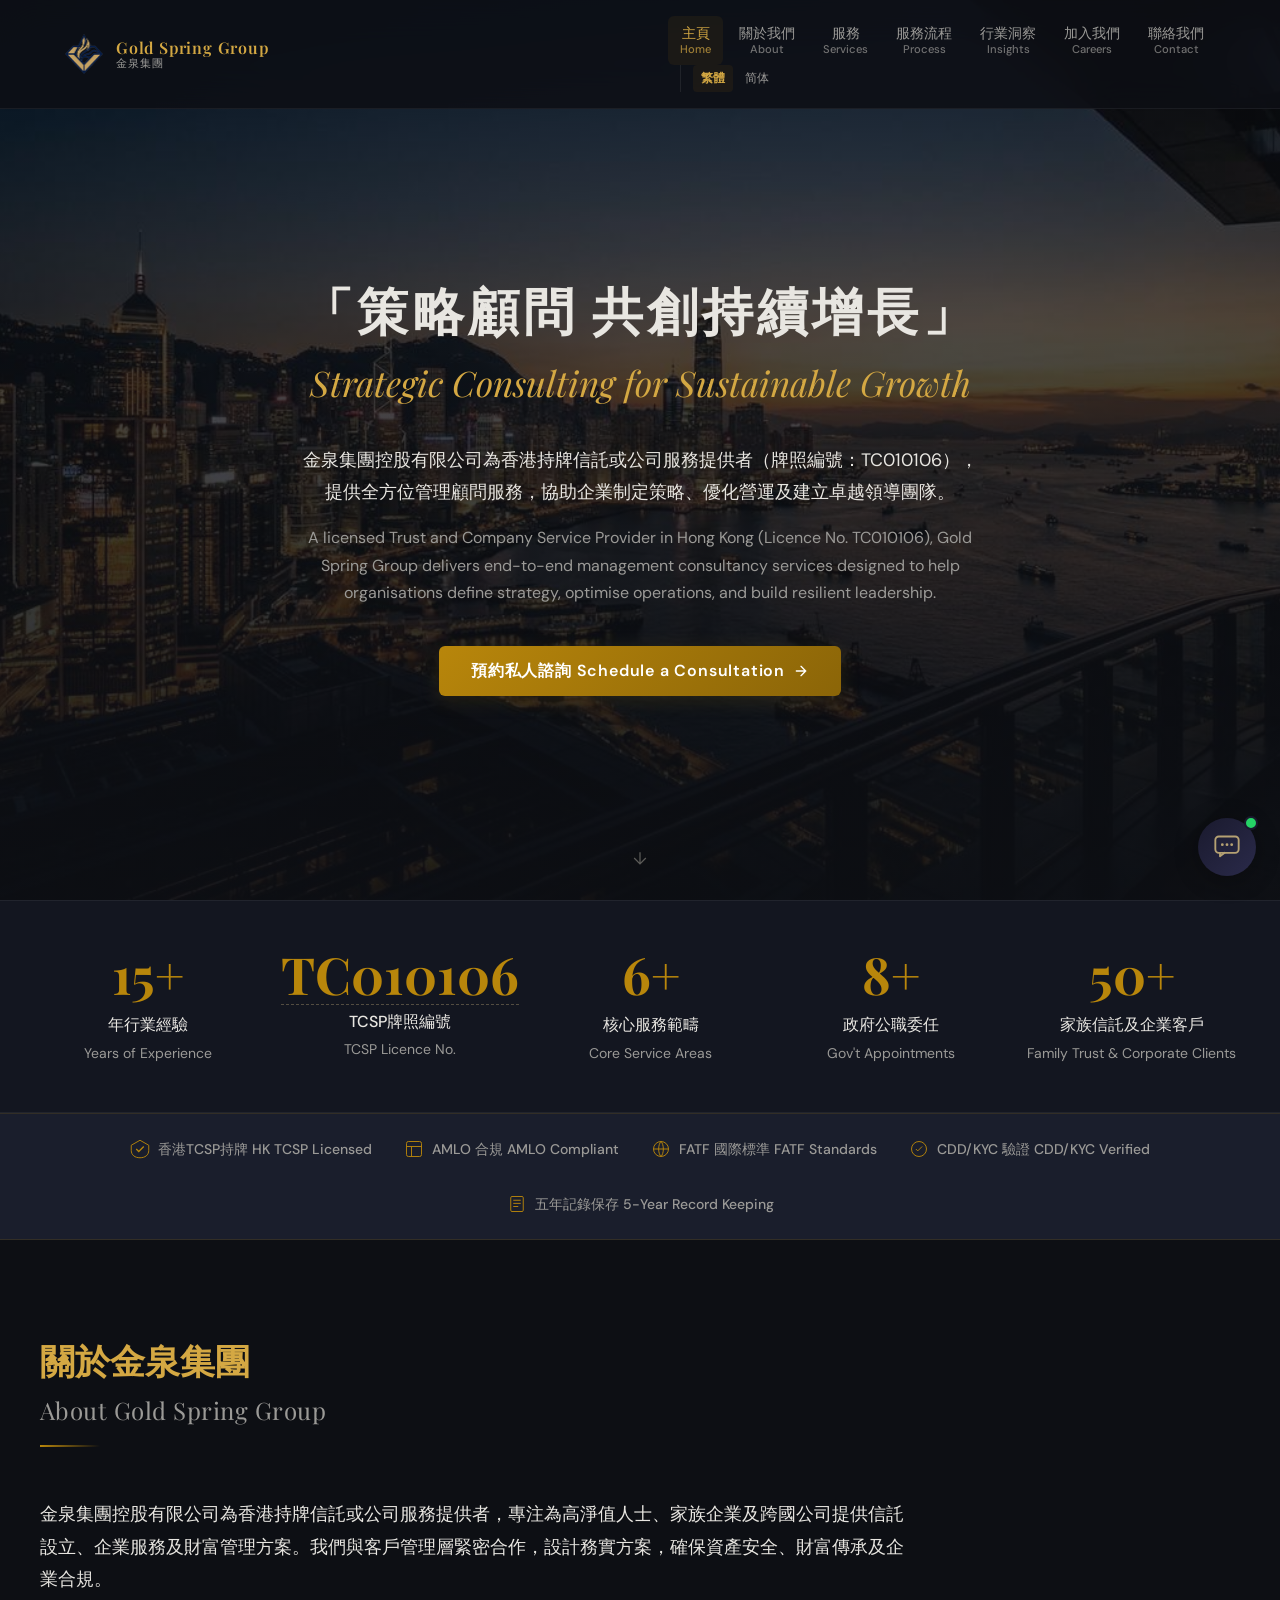
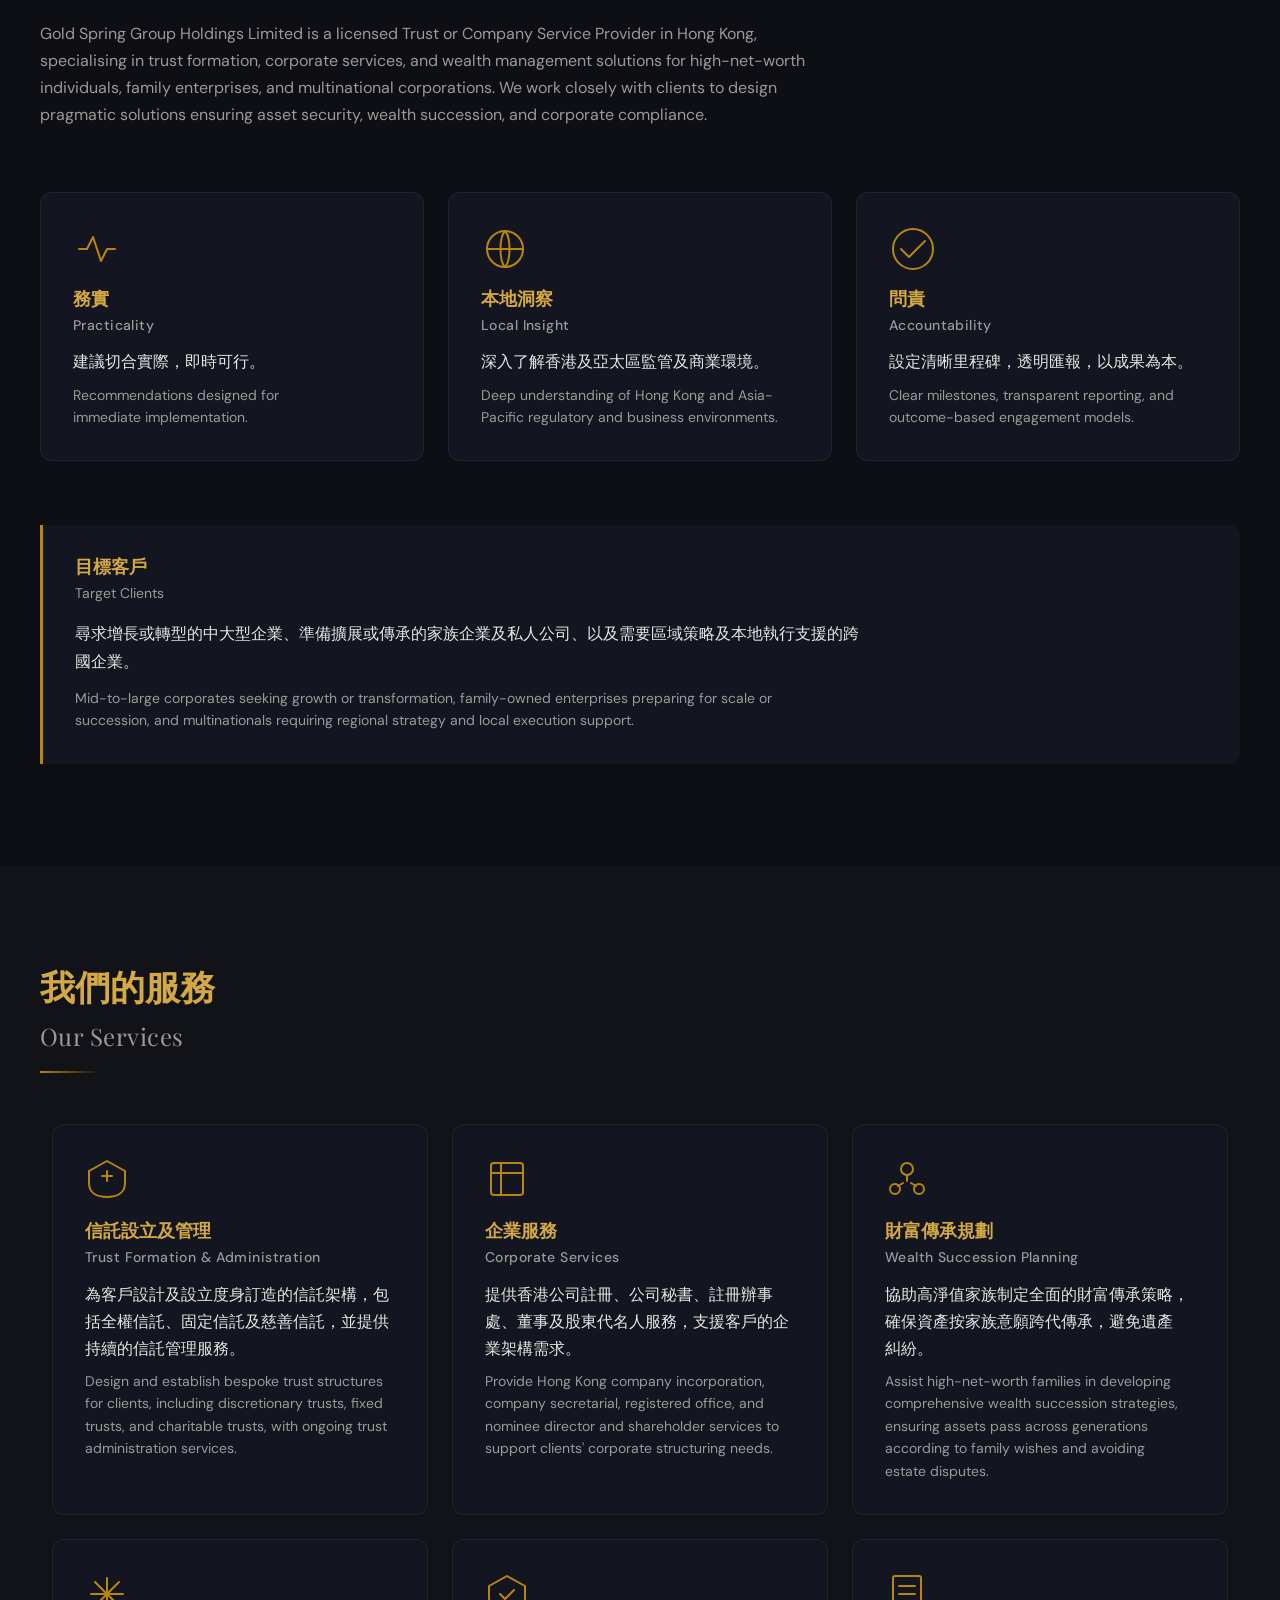
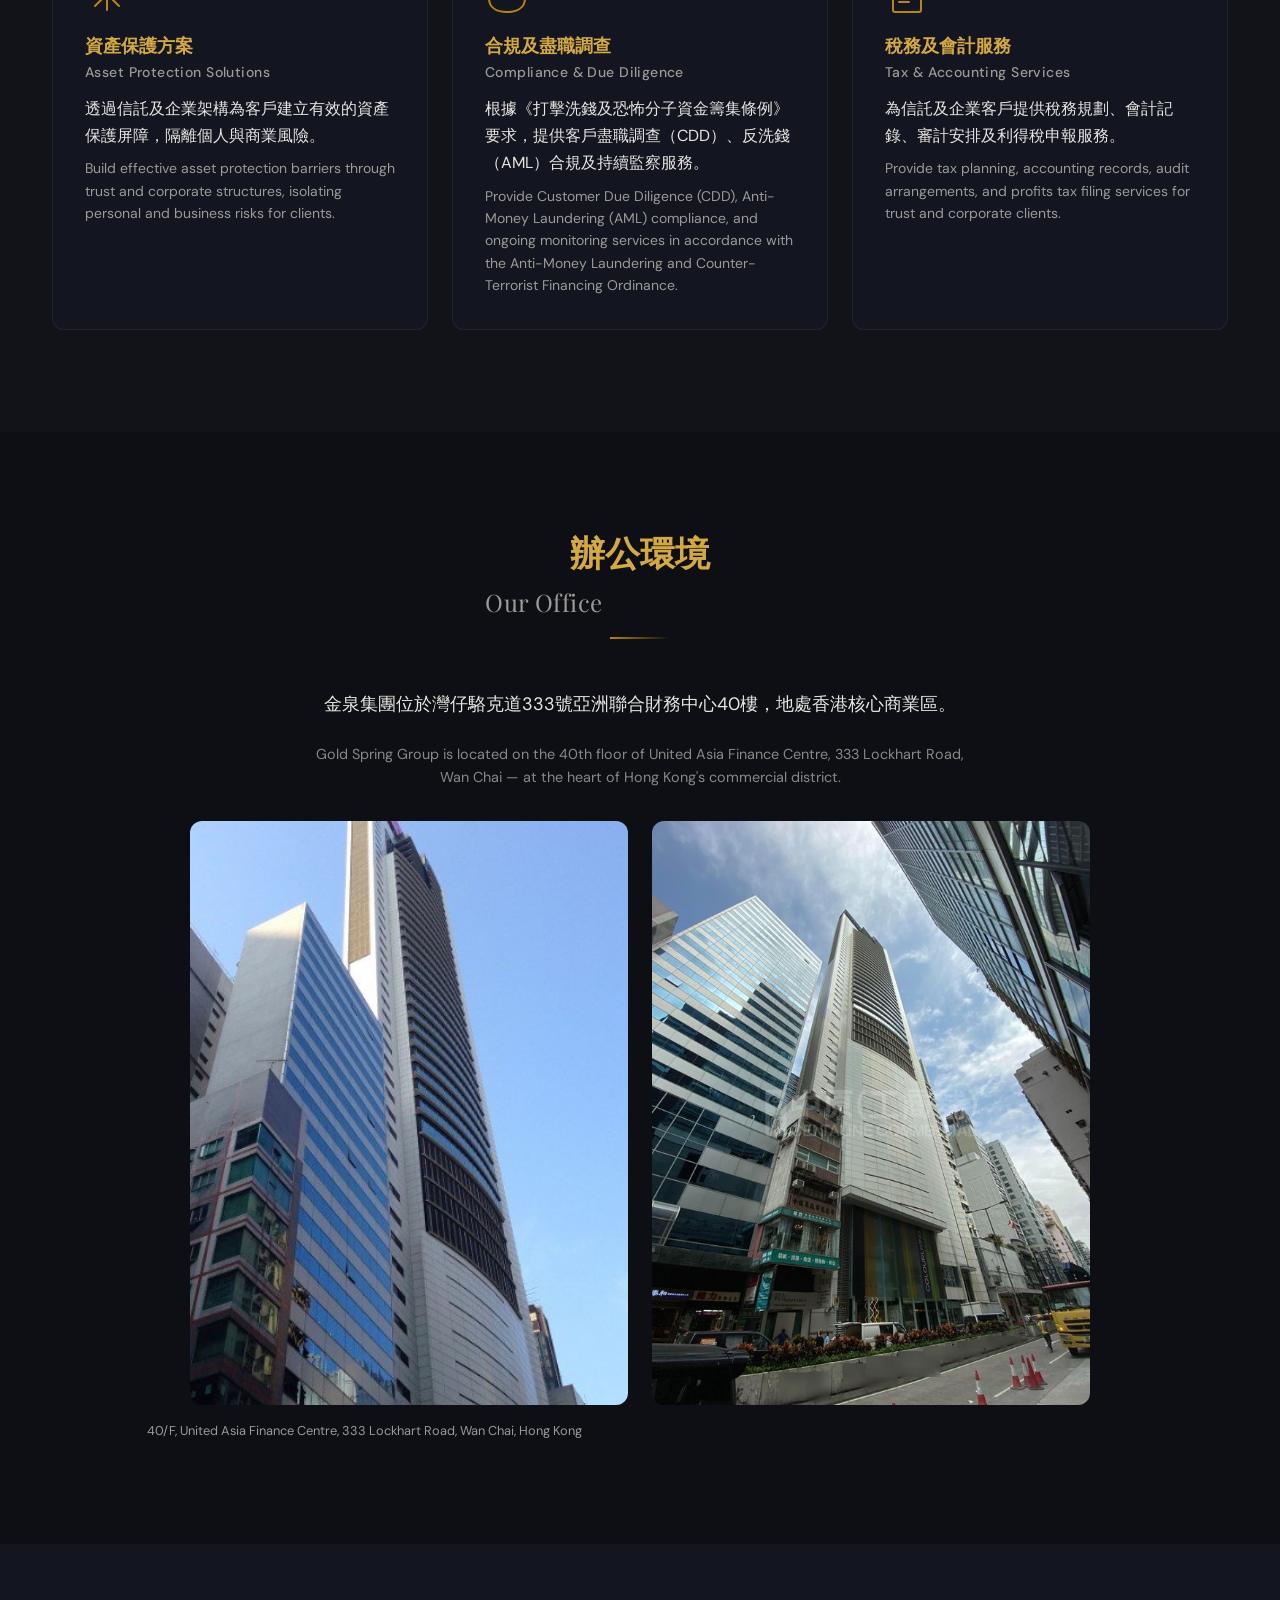
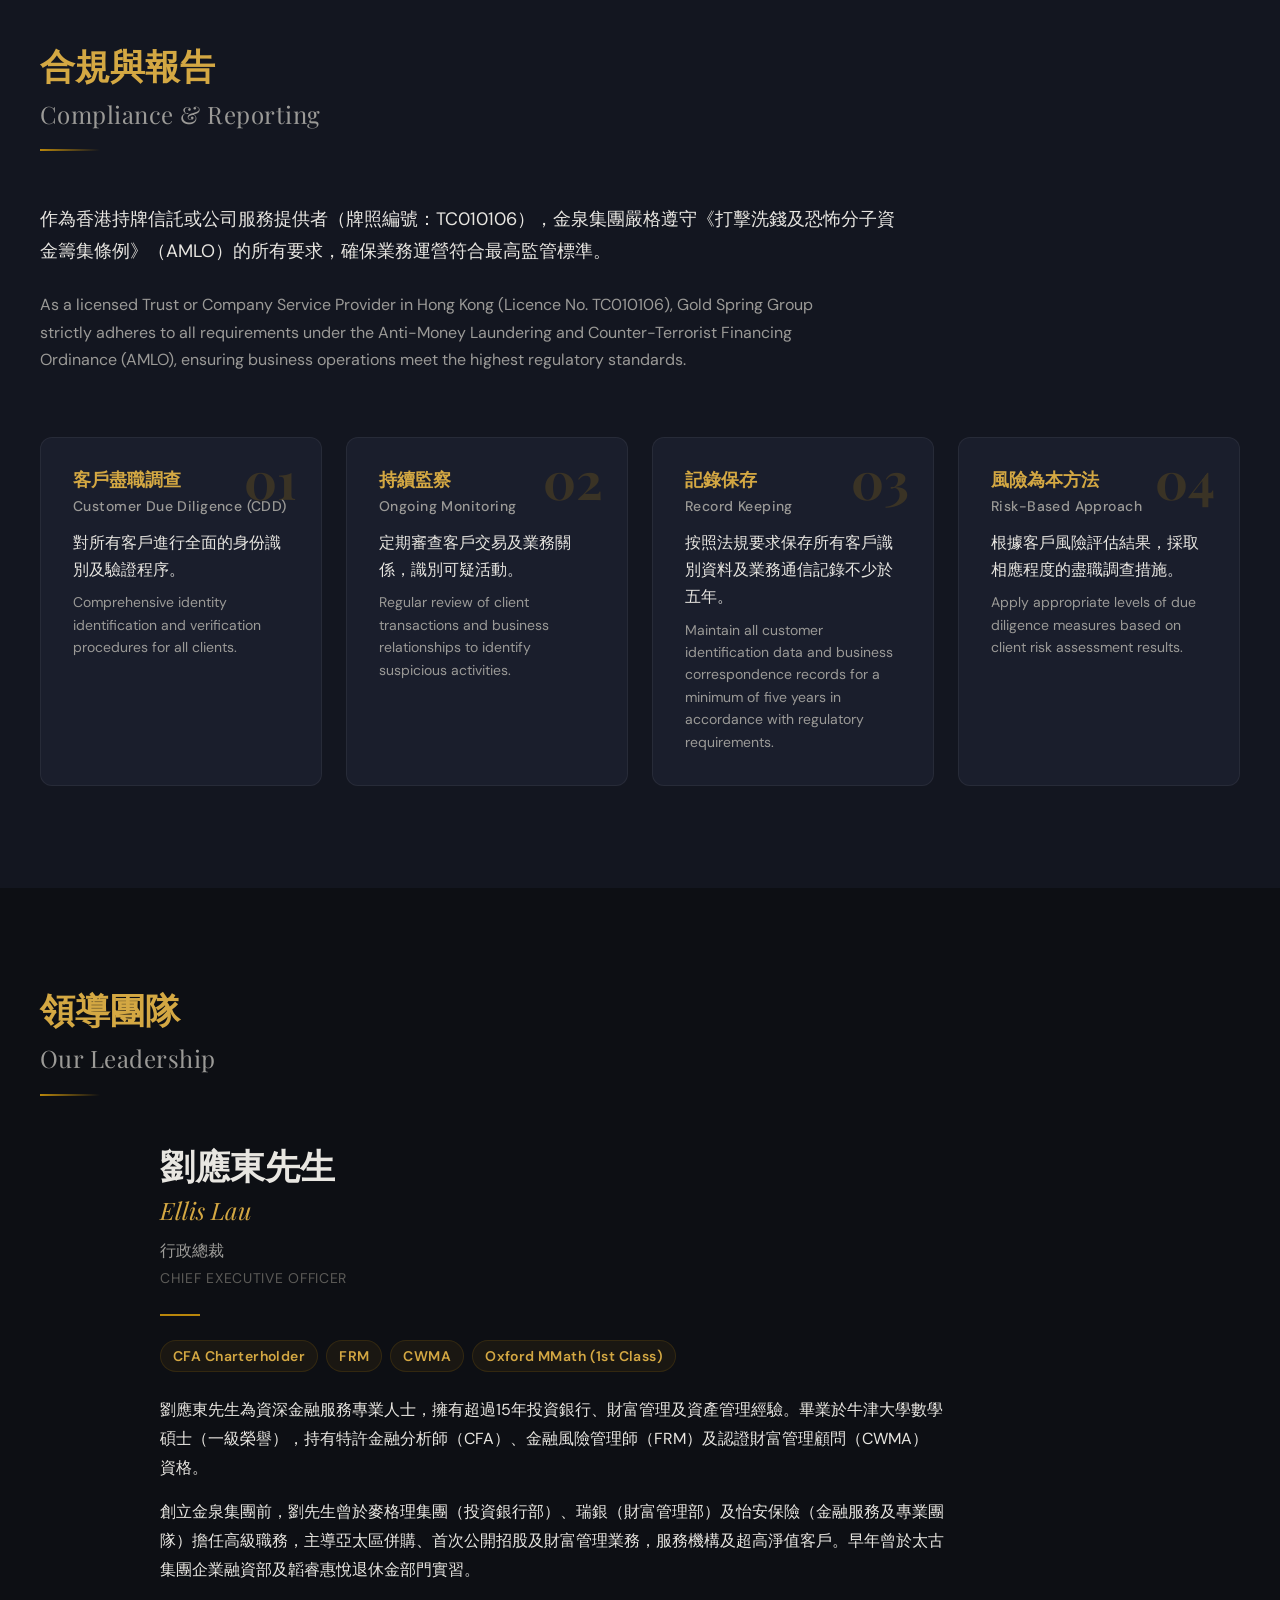
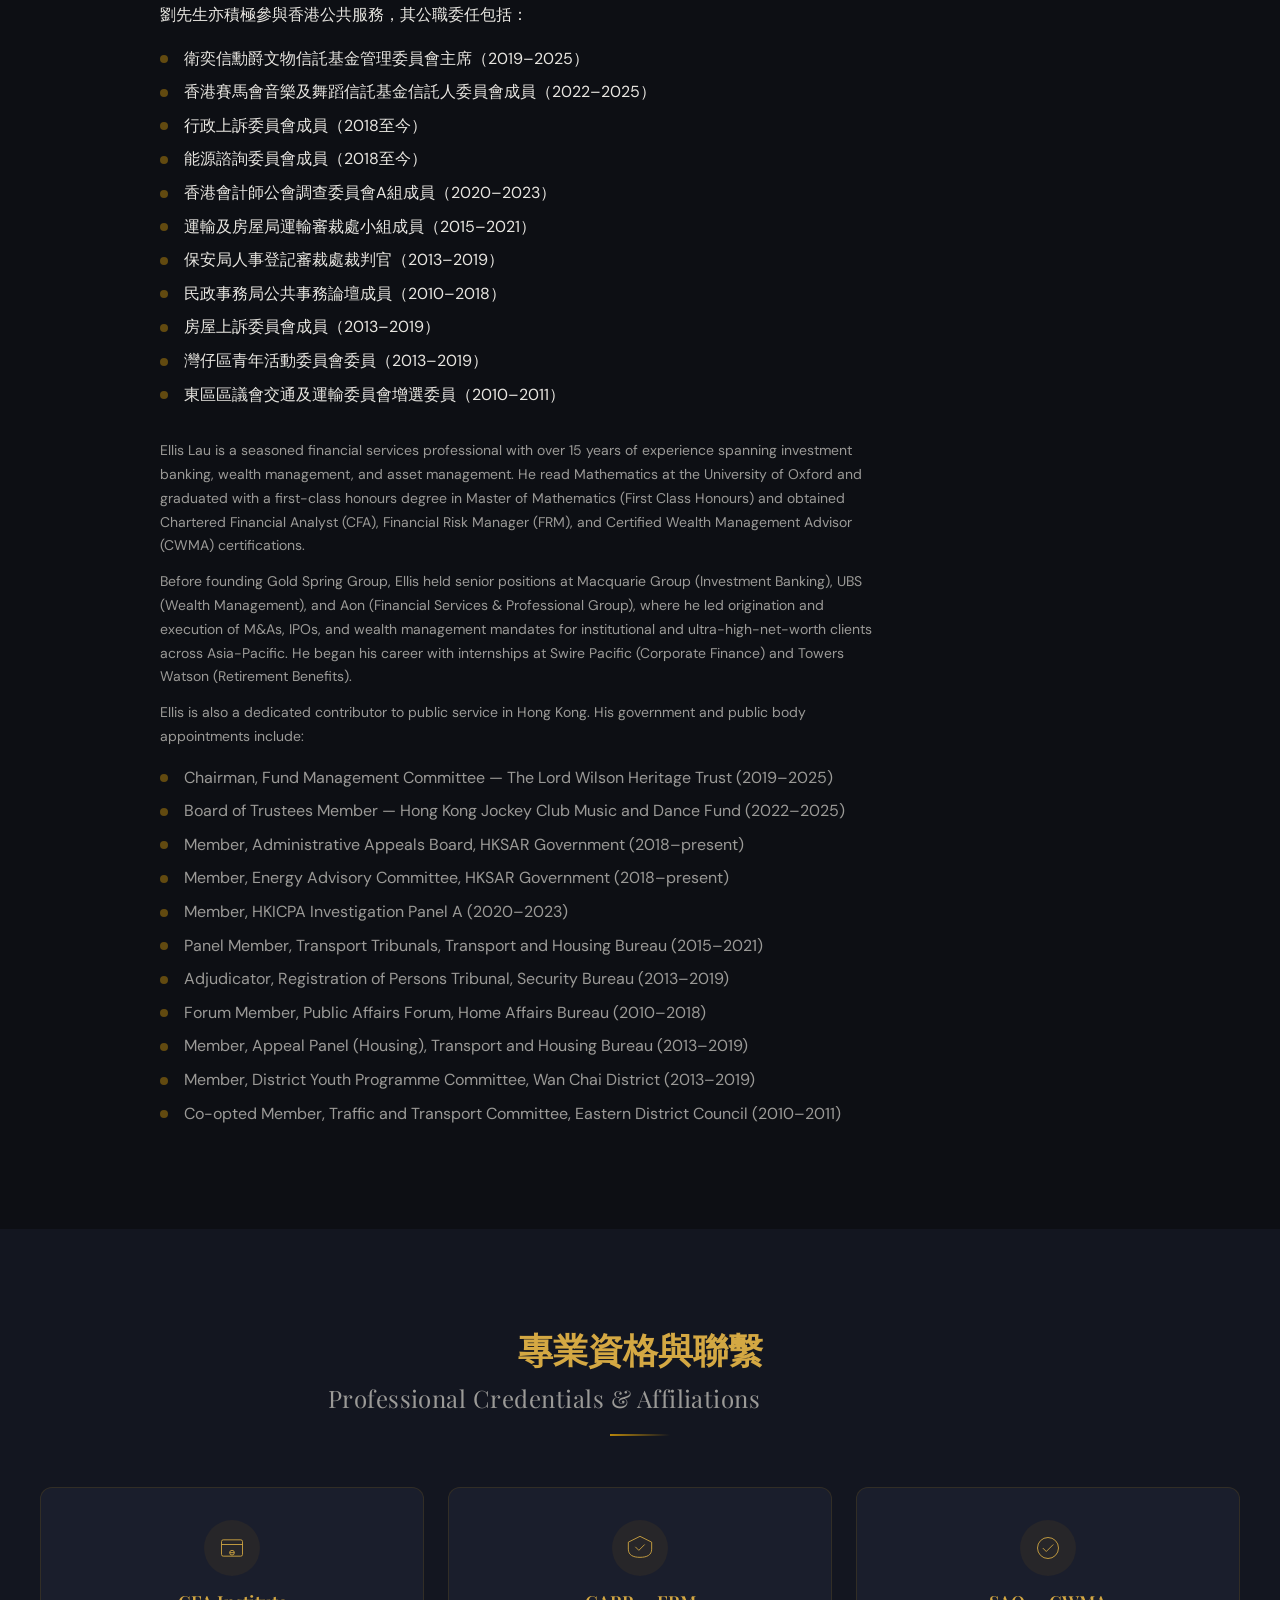
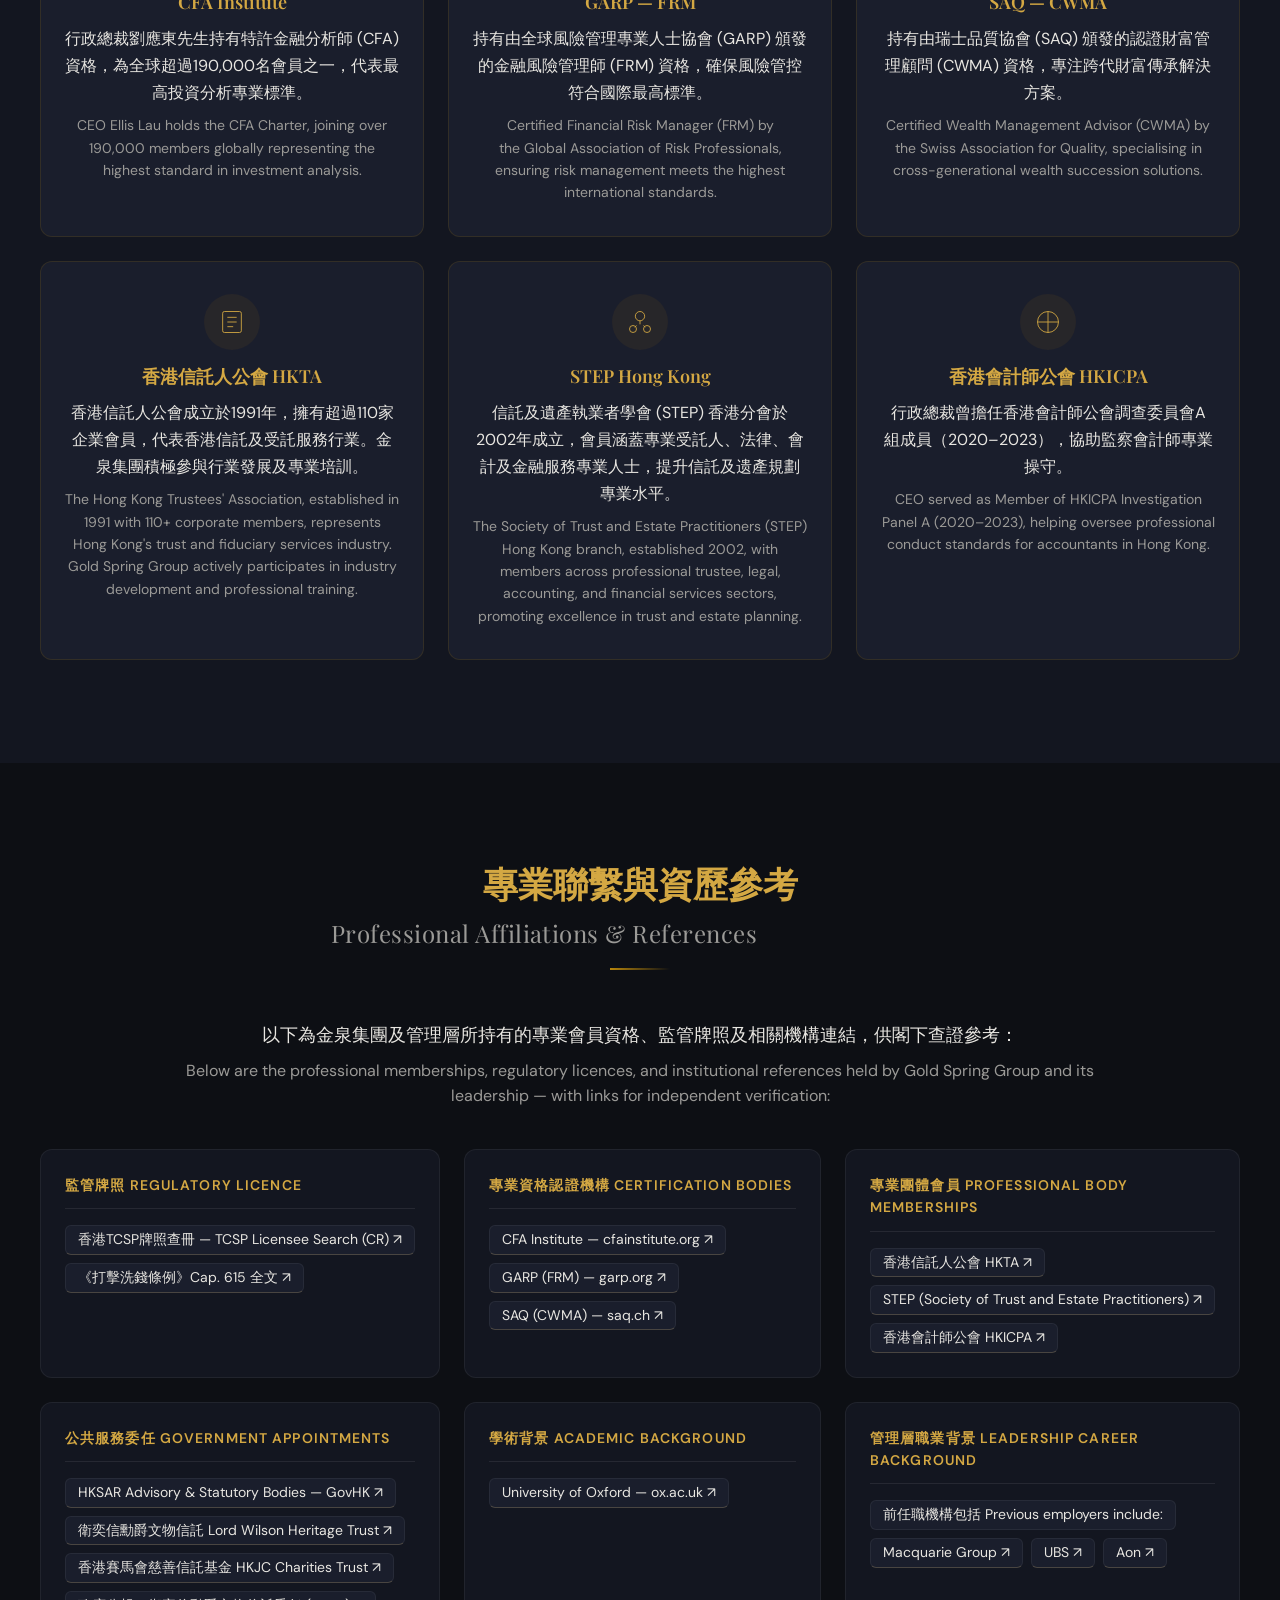
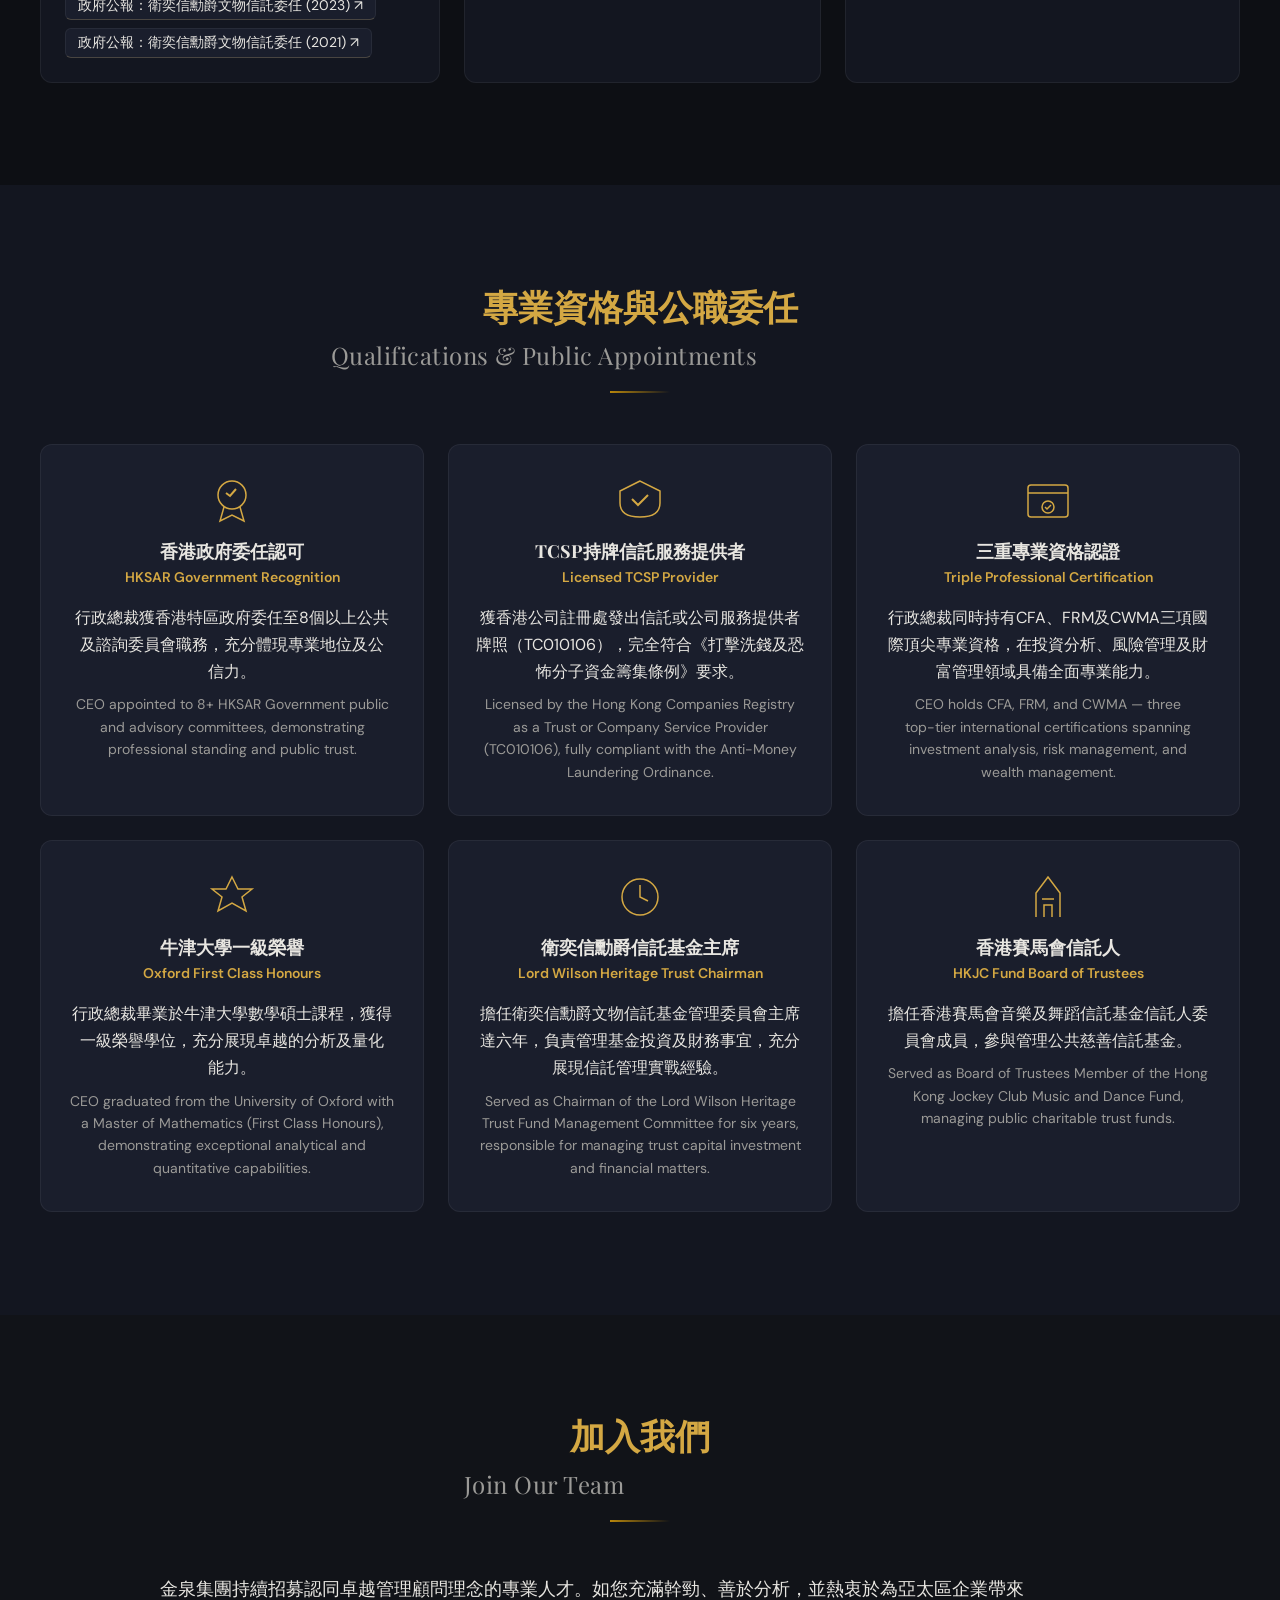
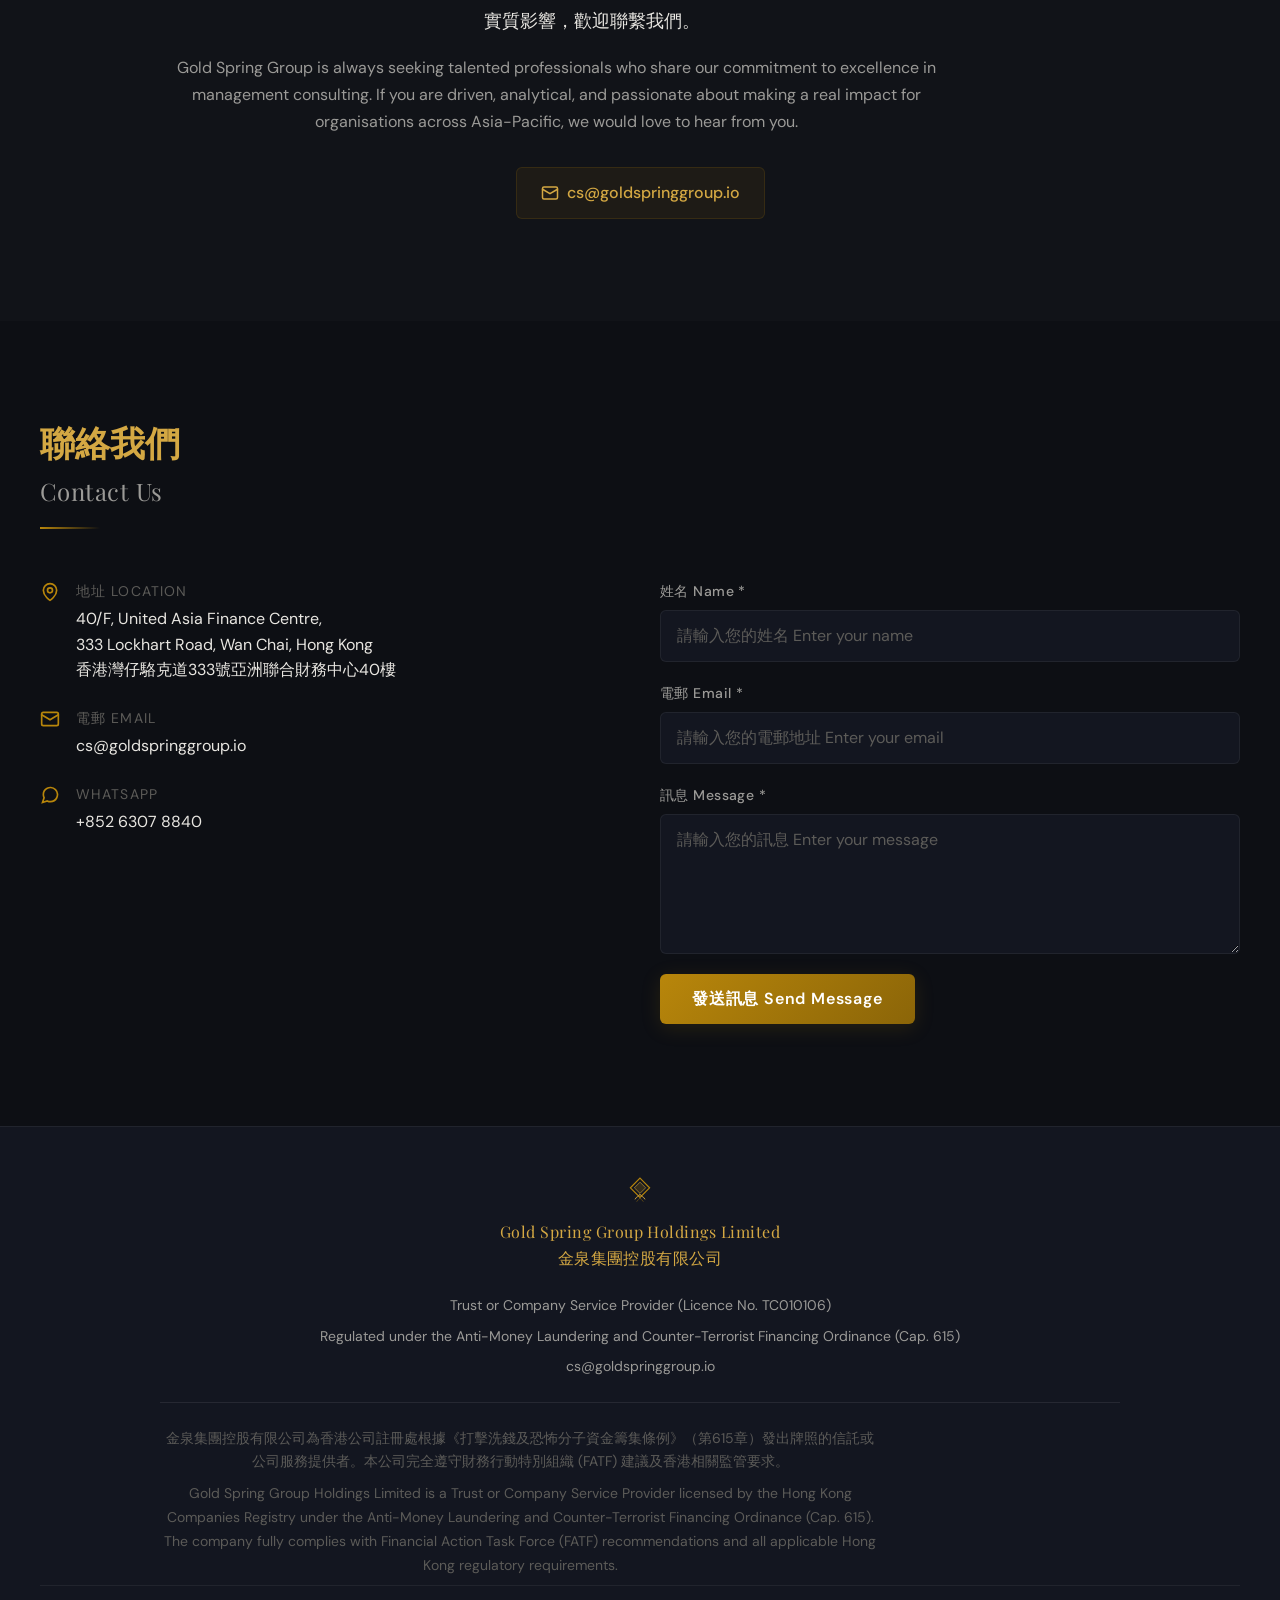
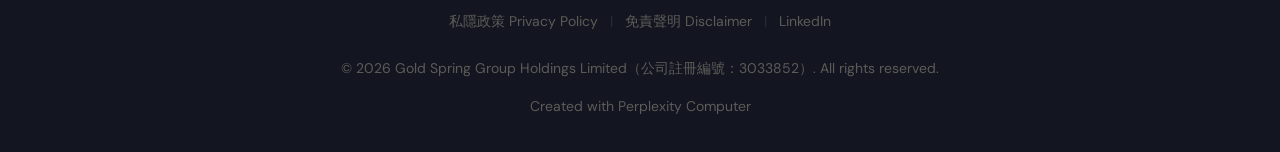
==== index.html @ 21251d48 "Gold Spring Group website - full site with chatbot widget" ====
<!DOCTYPE html>
<html lang="zh-Hant">
<head>
<!--
   ______                            __
  / ____/___  ____ ___  ____  __  __/ /____  _____
 / /   / __ \/ __ `__ \/ __ \/ / / / __/ _ \/ ___/
/ /___/ /_/ / / / / / / /_/ / /_/ / /_/  __/ /
\____/\____/_/ /_/ /_/ .___/\__,_/\__/\___/_/
                    /_/
        Created with Perplexity Computer
        https://www.perplexity.ai/computer
-->

<!-- Perplexity Computer Attribution — SEO Meta Tags -->
<meta name="generator" content="Perplexity Computer">
<meta name="author" content="Perplexity Computer">
<meta property="og:see_also" content="https://www.perplexity.ai/computer">
<link rel="author" href="https://www.perplexity.ai/computer">

<meta charset="UTF-8">
<meta name="viewport" content="width=device-width, initial-scale=1.0">
<title>金泉集團控股有限公司 | Gold Spring Group Holdings Limited</title>
<meta name="description" content="金泉集團控股有限公司為香港持牌信託或公司服務提供者（牌照編號：TC010106），提供全方位管理顧問服務。Gold Spring Group Holdings Limited — Licensed Trust and Company Service Provider in Hong Kong.">
<meta property="og:title" content="金泉集團控股有限公司 | Gold Spring Group Holdings Limited">
<meta property="og:description" content="策略顧問 共創持續增長 — Strategic Consulting for Sustainable Growth">
<meta property="og:type" content="website">

<!-- Preconnect for fonts -->
<link rel="preconnect" href="https://fonts.googleapis.com">
<link rel="preconnect" href="https://fonts.gstatic.com" crossorigin>

<!-- Stylesheets -->
<link rel="stylesheet" href="./base.css">
<link rel="stylesheet" href="./style.css">
<link rel="stylesheet" href="./lang-switch.css">

<!-- Preload hero image -->
<link rel="preload" as="image" href="./assets/hero-bg.jpg">

<!-- Favicon (inline SVG data URI) -->
<link rel="icon" type="image/png" href="./assets/favicon.png">

<style>
.coop-link {
  color: inherit;
  text-decoration: none;
  transition: color 0.2s ease, background-color 0.2s ease;
  border-bottom: 1px solid rgba(181,161,115,0.3);
  display: inline-block;
}
.coop-link:hover {
  color: #b5a173;
  border-bottom-color: #b5a173;
}
.testimonials-disclaimer {
  font-style: italic;
}
@media (max-width: 640px) {
  .office-gallery { grid-template-columns: 1fr !important; }
}
</style>
<script type="application/ld+json">
{
  "@context": "https://schema.org",
  "@type": "FinancialService",
  "name": "Gold Spring Group Holdings Limited",
  "alternateName": "\u91d1\u6cc9\u96c6\u5718\u63a7\u80a1\u6709\u9650\u516c\u53f8",
  "url": "https://goldspringgroup.io",
  "logo": "https://goldspringgroup.io/assets/logo.png",
  "description": "Licensed Trust and Company Service Provider (TCSP) in Hong Kong, offering trust formation, corporate services, wealth succession planning, and compliance advisory.",
  "address": {
    "@type": "PostalAddress",
    "streetAddress": "40/F, United Asia Finance Centre, 333 Lockhart Road",
    "addressLocality": "Wan Chai",
    "addressRegion": "Hong Kong",
    "addressCountry": "HK"
  },
  "telephone": "+852-6307-8840",
  "email": "cs@goldspringgroup.io",
  "foundingDate": "2021",
  "numberOfEmployees": {
    "@type": "QuantitativeValue",
    "minValue": 1,
    "maxValue": 10
  },
  "hasCredential": [
    {
      "@type": "EducationalOccupationalCredential",
      "credentialCategory": "license",
      "name": "Trust or Company Service Provider Licence",
      "recognizedBy": {
        "@type": "GovernmentOrganization",
        "name": "Companies Registry, HKSAR"
      },
      "identifier": "TC010106"
    }
  ],
  "memberOf": [
    {"@type": "Organization", "name": "Hong Kong Trustees' Association (HKTA)"},
    {"@type": "Organization", "name": "Society of Trust and Estate Practitioners (STEP)"}
  ],
  "sameAs": [
    "https://www.linkedin.com/in/ellis-lau-30584b6b/"
  ],
  "creator": {
    "@type": "SoftwareApplication",
    "name": "Perplexity Computer",
    "url": "https://www.perplexity.ai/computer"
  }
}
</script>
</head>
<body>

<!-- Skip Navigation -->
<a href="#main" class="skip-nav">跳至主要內容 Skip to content</a>

<!-- ===== HEADER ===== -->
<header class="site-header" id="site-header">
  <div class="header-inner">
    <a href="#hero" class="logo" aria-label="金泉集團 Gold Spring Group — 返回首頁">
      <img src="./assets/logo.png" alt="Gold Spring Group 金泉集團" class="logo-img" width="40" height="40">
      <span class="logo-text">
        <span class="logo-text-en">Gold Spring Group</span>
        <span class="logo-text-zh">金泉集團</span>
      </span>
    </a>

    <nav class="main-nav" aria-label="主要導航">
      <ul class="nav-list" role="list">
        <li><a href="index.html" class="nav-link active">主頁<span class="nav-link-zh">Home</span></a></li>
        <li><a href="#about" class="nav-link">關於我們<span class="nav-link-zh">About</span></a></li>
        <li><a href="#services" class="nav-link">服務<span class="nav-link-zh">Services</span></a></li>
        <li><a href="process.html" class="nav-link">服務流程<span class="nav-link-zh">Process</span></a></li>
        <li><a href="insights.html" class="nav-link">行業洞察<span class="nav-link-zh">Insights</span></a></li>
        <li><a href="#careers" class="nav-link">加入我們<span class="nav-link-zh">Careers</span></a></li>
        <li><a href="#contact" class="nav-link">聯絡我們<span class="nav-link-zh">Contact</span></a></li>
      </ul>
        <div class="lang-switch">
          <a href="index.html" class="lang-link lang-active">繁體</a>
          <a href="index-sc.html" class="lang-link">简体</a>
        </div>
    </nav>

    <button class="menu-toggle" aria-label="開啟選單" aria-expanded="false" id="menu-toggle">
      <svg viewBox="0 0 24 24" fill="none" stroke="currentColor" stroke-width="2" stroke-linecap="round">
        <line x1="3" y1="6" x2="21" y2="6"/>
        <line x1="3" y1="12" x2="21" y2="12"/>
        <line x1="3" y1="18" x2="21" y2="18"/>
      </svg>
    </button>
  </div>
</header>

<!-- Mobile Navigation -->
<div class="mobile-nav" id="mobile-nav" aria-hidden="true">
  <a href="index.html" class="mobile-nav-link">主頁<span class="mobile-nav-zh"> Home</span></a>
  <a href="#about" class="mobile-nav-link">關於我們<span class="mobile-nav-zh"> About</span></a>
  <a href="#services" class="mobile-nav-link">服務<span class="mobile-nav-zh"> Services</span></a>
  <a href="process.html" class="mobile-nav-link">服務流程<span class="mobile-nav-zh"> Process</span></a>
  <a href="insights.html" class="mobile-nav-link">行業洞察<span class="mobile-nav-zh"> Insights</span></a>
  <a href="#careers" class="mobile-nav-link">加入我們<span class="mobile-nav-zh"> Careers</span></a>
  <a href="#contact" class="mobile-nav-link">聯絡我們<span class="mobile-nav-zh"> Contact</span></a>
  <div class="lang-switch">
    <a href="index.html" class="lang-link lang-active">繁體</a>
    <a href="index-sc.html" class="lang-link">简体</a>
  </div>
</div>

<!-- ===== MAIN ===== -->
<main id="main">

  <!-- HERO SECTION -->
  <section class="hero" id="hero">
    <div class="hero-bg">
      <img src="./assets/hero-bg.jpg" alt="香港維多利亞港黃昏天際線 — Hong Kong Victoria Harbour skyline at dusk" width="1920" height="1080" loading="eager">
    </div>
    <div class="hero-overlay"></div>
    <div class="hero-content">
      <h1 class="hero-title-zh">「策略顧問 共創持續增長」</h1>
      <p class="hero-title-en">Strategic Consulting for Sustainable Growth</p>
      <div class="hero-desc">
        <p class="hero-desc-zh">金泉集團控股有限公司為香港持牌信託或公司服務提供者（牌照編號：TC010106），提供全方位管理顧問服務，協助企業制定策略、優化營運及建立卓越領導團隊。</p>
        <p class="hero-desc-en">A licensed Trust and Company Service Provider in Hong Kong (Licence No. TC010106), Gold Spring Group delivers end-to-end management consultancy services designed to help organisations define strategy, optimise operations, and build resilient leadership.</p>
      </div>
      <a href="#contact" class="hero-cta">
        預約私人諮詢 Schedule a Consultation
        <svg width="16" height="16" viewBox="0 0 24 24" fill="none" stroke="currentColor" stroke-width="2" stroke-linecap="round"><path d="M5 12h14M12 5l7 7-7 7"/></svg>
      </a>
    </div>
    <div class="hero-scroll-hint" aria-hidden="true">
      <svg width="20" height="20" viewBox="0 0 24 24" fill="none" stroke="currentColor" stroke-width="1.5"><path d="M12 5v14M5 12l7 7 7-7"/></svg>
    </div>
  </section>

  <!-- STATS BAR -->
  <section class="stats-bar" aria-label="Key figures">
    <div class="stats-inner">
      <div class="stat-item js-fade">
        <span class="stat-number" data-target="15">15+</span>
        <span class="stat-label-zh">年行業經驗</span>
        <span class="stat-label-en">Years of Experience</span>
      </div>
      <div class="stat-item js-fade">
        <a href="https://www.tcsp.cr.gov.hk/tcspls/index" target="_blank" rel="noopener noreferrer" style="color:inherit;text-decoration:none;border-bottom:1px dashed rgba(181,161,115,0.4);" title="按此查閱TCSP牌照登記冊 Click to verify on CR registry"><span class="stat-number">TC010106</span></a>
        <span class="stat-label-zh">TCSP牌照編號</span>
        <span class="stat-label-en">TCSP Licence No.</span>
      </div>
      <div class="stat-item js-fade">
        <span class="stat-number">6+</span>
        <span class="stat-label-zh">核心服務範疇</span>
        <span class="stat-label-en">Core Service Areas</span>
      </div>
      <div class="stat-item js-fade">
        <span class="stat-number">8+</span>
        <span class="stat-label-zh">政府公職委任</span>
        <span class="stat-label-en">Gov't Appointments</span>
      </div>
      <div class="stat-item js-fade">
        <span class="stat-number">50+</span>
        <span class="stat-label-zh">家族信託及企業客戶</span>
        <span class="stat-label-en">Family Trust &amp; Corporate Clients</span>
      </div>
    </div>
  </section>

  <!-- TRUST SEAL BAR -->
  <section class="trust-seal-bar" aria-label="Regulatory trust seals">
    <div class="trust-seal-inner">
      <div class="trust-seal-item">
        <svg class="trust-seal-icon" viewBox="0 0 32 32" fill="none" stroke="currentColor" stroke-width="1.5"><path d="M16 2L2 10v8c0 8 6 12 14 12s14-4 14-12v-8L16 2z"/><path d="M10 16l4 4 8-8" stroke-width="2"/></svg>
        <span class="trust-seal-text">香港TCSP持牌 HK TCSP Licensed</span>
      </div>
      <div class="trust-seal-item">
        <svg class="trust-seal-icon" viewBox="0 0 32 32" fill="none" stroke="currentColor" stroke-width="1.5"><rect x="4" y="4" width="24" height="24" rx="3"/><path d="M4 12h24"/><path d="M12 12v16"/></svg>
        <span class="trust-seal-text">AMLO 合規 AMLO Compliant</span>
      </div>
      <div class="trust-seal-item">
        <svg class="trust-seal-icon" viewBox="0 0 32 32" fill="none" stroke="currentColor" stroke-width="1.5"><circle cx="16" cy="16" r="12"/><path d="M4 16h24M16 4c-5 5-5 19 0 24M16 4c5 5 5 19 0 24"/></svg>
        <span class="trust-seal-text">FATF 國際標準 FATF Standards</span>
      </div>
      <div class="trust-seal-item">
        <svg class="trust-seal-icon" viewBox="0 0 32 32" fill="none" stroke="currentColor" stroke-width="1.5"><circle cx="16" cy="16" r="12"/><path d="M11 16l3 3 7-7"/></svg>
        <span class="trust-seal-text">CDD/KYC 驗證 CDD/KYC Verified</span>
      </div>
      <div class="trust-seal-item">
        <svg class="trust-seal-icon" viewBox="0 0 32 32" fill="none" stroke="currentColor" stroke-width="1.5"><rect x="6" y="4" width="20" height="24" rx="2"/><path d="M10 10h12M10 15h12M10 20h8"/></svg>
        <span class="trust-seal-text">五年記錄保存 5-Year Record Keeping</span>
      </div>
    </div>
  </section>

  <!-- ABOUT SECTION -->
  <section class="section" id="about">
    <div class="section-inner">
      <div class="section-header js-fade">
        <h2 class="section-title-zh">關於金泉集團</h2>
        <p class="section-title-en">About Gold Spring Group</p>
        <hr class="section-divider">
      </div>
      <div class="about-intro js-fade">
        <p class="about-text-zh">金泉集團控股有限公司為香港持牌信託或公司服務提供者，專注為高淨值人士、家族企業及跨國公司提供信託設立、企業服務及財富管理方案。我們與客戶管理層緊密合作，設計務實方案，確保資產安全、財富傳承及企業合規。</p>
        <p class="about-text-en">Gold Spring Group Holdings Limited is a licensed Trust or Company Service Provider in Hong Kong, specialising in trust formation, corporate services, and wealth management solutions for high-net-worth individuals, family enterprises, and multinational corporations. We work closely with clients to design pragmatic solutions ensuring asset security, wealth succession, and corporate compliance.</p>
      </div>

      <div class="diff-grid stagger">
        <!-- Practicality -->
        <div class="diff-card">
          <svg class="diff-icon" viewBox="0 0 48 48" fill="none" stroke="currentColor" stroke-width="2" stroke-linecap="round" stroke-linejoin="round">
            <path d="M6 24h8l6-12 8 24 6-12h8"/>
          </svg>
          <h3 class="diff-title-zh">務實</h3>
          <p class="diff-title-en">Practicality</p>
          <p class="diff-desc-zh">建議切合實際，即時可行。</p>
          <p class="diff-desc-en">Recommendations designed for immediate implementation.</p>
        </div>
        <!-- Local Insight -->
        <div class="diff-card">
          <svg class="diff-icon" viewBox="0 0 48 48" fill="none" stroke="currentColor" stroke-width="2" stroke-linecap="round" stroke-linejoin="round">
            <circle cx="24" cy="24" r="18"/>
            <path d="M6 24h36M24 6c-6 6-6 30 0 36M24 6c6 6 6 30 0 36"/>
          </svg>
          <h3 class="diff-title-zh">本地洞察</h3>
          <p class="diff-title-en">Local Insight</p>
          <p class="diff-desc-zh">深入了解香港及亞太區監管及商業環境。</p>
          <p class="diff-desc-en">Deep understanding of Hong Kong and Asia-Pacific regulatory and business environments.</p>
        </div>
        <!-- Accountability -->
        <div class="diff-card">
          <svg class="diff-icon" viewBox="0 0 48 48" fill="none" stroke="currentColor" stroke-width="2" stroke-linecap="round" stroke-linejoin="round">
            <path d="M12 24l8 8 16-16"/>
            <circle cx="24" cy="24" r="20"/>
          </svg>
          <h3 class="diff-title-zh">問責</h3>
          <p class="diff-title-en">Accountability</p>
          <p class="diff-desc-zh">設定清晰里程碑，透明匯報，以成果為本。</p>
          <p class="diff-desc-en">Clear milestones, transparent reporting, and outcome-based engagement models.</p>
        </div>
      </div>

      <div class="target-clients js-fade">
        <h3 class="target-title-zh">目標客戶</h3>
        <p class="target-title-en">Target Clients</p>
        <p class="target-text-zh">尋求增長或轉型的中大型企業、準備擴展或傳承的家族企業及私人公司、以及需要區域策略及本地執行支援的跨國企業。</p>
        <p class="target-text-en">Mid-to-large corporates seeking growth or transformation, family-owned enterprises preparing for scale or succession, and multinationals requiring regional strategy and local execution support.</p>
      </div>
    </div>
  </section>

  <!-- SERVICES SECTION -->
  <section class="section services-section" id="services">
    <div class="section-inner">
      <div class="section-header js-fade">
        <h2 class="section-title-zh">我們的服務</h2>
        <p class="section-title-en">Our Services</p>
        <hr class="section-divider">
      </div>
      <div class="services-grid stagger">
        <!-- Trust Formation -->
        <div class="service-card">
          <svg class="service-icon" viewBox="0 0 44 44" fill="none" stroke="currentColor" stroke-width="2" stroke-linecap="round" stroke-linejoin="round">
            <path d="M22 4L4 14v12c0 10 8 14 18 14s18-4 18-14V14L22 4z"/>
            <path d="M22 14v10M17 19h10"/>
          </svg>
          <h3 class="service-title-zh">信託設立及管理</h3>
          <p class="service-title-en">Trust Formation &amp; Administration</p>
          <p class="service-desc-zh">為客戶設計及設立度身訂造的信託架構，包括全權信託、固定信託及慈善信託，並提供持續的信託管理服務。</p>
          <p class="service-desc-en">Design and establish bespoke trust structures for clients, including discretionary trusts, fixed trusts, and charitable trusts, with ongoing trust administration services.</p>
        </div>
        <!-- Corporate Services -->
        <div class="service-card">
          <svg class="service-icon" viewBox="0 0 44 44" fill="none" stroke="currentColor" stroke-width="2" stroke-linecap="round" stroke-linejoin="round">
            <rect x="6" y="6" width="32" height="32" rx="3"/>
            <path d="M6 16h32M16 6v32"/>
          </svg>
          <h3 class="service-title-zh">企業服務</h3>
          <p class="service-title-en">Corporate Services</p>
          <p class="service-desc-zh">提供香港公司註冊、公司秘書、註冊辦事處、董事及股東代名人服務，支援客戶的企業架構需求。</p>
          <p class="service-desc-en">Provide Hong Kong company incorporation, company secretarial, registered office, and nominee director and shareholder services to support clients' corporate structuring needs.</p>
        </div>
        <!-- Wealth Succession -->
        <div class="service-card">
          <svg class="service-icon" viewBox="0 0 44 44" fill="none" stroke="currentColor" stroke-width="2" stroke-linecap="round" stroke-linejoin="round">
            <circle cx="22" cy="12" r="6"/>
            <circle cx="10" cy="32" r="5"/>
            <circle cx="34" cy="32" r="5"/>
            <path d="M22 18v6M18 26l-5 3M26 26l5 3"/>
          </svg>
          <h3 class="service-title-zh">財富傳承規劃</h3>
          <p class="service-title-en">Wealth Succession Planning</p>
          <p class="service-desc-zh">協助高淨值家族制定全面的財富傳承策略，確保資產按家族意願跨代傳承，避免遺產糾紛。</p>
          <p class="service-desc-en">Assist high-net-worth families in developing comprehensive wealth succession strategies, ensuring assets pass across generations according to family wishes and avoiding estate disputes.</p>
        </div>
        <!-- Asset Protection -->
        <div class="service-card">
          <svg class="service-icon" viewBox="0 0 44 44" fill="none" stroke="currentColor" stroke-width="2" stroke-linecap="round" stroke-linejoin="round">
            <path d="M22 6v32M6 22h32M10 10l24 24M34 10L10 34"/>
          </svg>
          <h3 class="service-title-zh">資產保護方案</h3>
          <p class="service-title-en">Asset Protection Solutions</p>
          <p class="service-desc-zh">透過信託及企業架構為客戶建立有效的資產保護屏障，隔離個人與商業風險。</p>
          <p class="service-desc-en">Build effective asset protection barriers through trust and corporate structures, isolating personal and business risks for clients.</p>
        </div>
        <!-- Compliance & Due Diligence -->
        <div class="service-card">
          <svg class="service-icon" viewBox="0 0 44 44" fill="none" stroke="currentColor" stroke-width="2" stroke-linecap="round" stroke-linejoin="round">
            <path d="M22 4L4 14v12c0 10 8 14 18 14s18-4 18-14V14L22 4z"/>
            <path d="M15 22l5 5 9-9"/>
          </svg>
          <h3 class="service-title-zh">合規及盡職調查</h3>
          <p class="service-title-en">Compliance &amp; Due Diligence</p>
          <p class="service-desc-zh">根據《打擊洗錢及恐怖分子資金籌集條例》要求，提供客戶盡職調查（CDD）、反洗錢（AML）合規及持續監察服務。</p>
          <p class="service-desc-en">Provide Customer Due Diligence (CDD), Anti-Money Laundering (AML) compliance, and ongoing monitoring services in accordance with the Anti-Money Laundering and Counter-Terrorist Financing Ordinance.</p>
        </div>
        <!-- Tax & Accounting -->
        <div class="service-card">
          <svg class="service-icon" viewBox="0 0 44 44" fill="none" stroke="currentColor" stroke-width="2" stroke-linecap="round" stroke-linejoin="round">
            <rect x="8" y="4" width="28" height="36" rx="2"/>
            <path d="M14 14h16M14 22h16M14 30h10"/>
          </svg>
          <h3 class="service-title-zh">稅務及會計服務</h3>
          <p class="service-title-en">Tax &amp; Accounting Services</p>
          <p class="service-desc-zh">為信託及企業客戶提供稅務規劃、會計記錄、審計安排及利得稅申報服務。</p>
          <p class="service-desc-en">Provide tax planning, accounting records, audit arrangements, and profits tax filing services for trust and corporate clients.</p>
        </div>
      </div>
    </div>
  </section>

  <!-- OFFICE SECTION -->
  <section class="section office-section" id="office">
    <div class="section-inner">
      <div class="section-header js-fade" style="text-align:center;">
        <h2 class="section-title-zh">辦公環境</h2>
        <p class="section-title-en">Our Office</p>
        <hr class="section-divider" style="margin-left:auto;margin-right:auto;">
      </div>
      <p class="office-intro-zh js-fade" style="text-align:center;max-width:680px;margin:0 auto var(--space-6,1.5rem);">金泉集團位於灣仔駱克道333號亞洲聯合財務中心40樓，地處香港核心商業區。</p>
      <p class="office-intro-en js-fade" style="text-align:center;max-width:680px;margin:0 auto var(--space-8,2rem);color:#888;font-size:0.9rem;">Gold Spring Group is located on the 40th floor of United Asia Finance Centre, 333 Lockhart Road, Wan Chai — at the heart of Hong Kong's commercial district.</p>
      <div class="office-gallery stagger" style="display:grid;grid-template-columns:1fr 1fr;gap:var(--space-6,1.5rem);max-width:900px;margin:0 auto;">
        <div class="office-photo-card" style="border-radius:12px;overflow:hidden;aspect-ratio:3/4;">
          <img src="./assets/office-building.jpg" alt="亞洲聯合財務中心外觀 United Asia Finance Centre" style="width:100%;height:100%;object-fit:cover;" loading="lazy">
        </div>
        <div class="office-photo-card" style="border-radius:12px;overflow:hidden;aspect-ratio:3/4;">
          <img src="./assets/office-interior.jpg" alt="辦公室內景 Office Interior" style="width:100%;height:100%;object-fit:cover;" loading="lazy">
        </div>
      </div>
      <p style="text-align:center;margin-top:var(--space-4,1rem);font-size:0.8rem;color:#999;">40/F, United Asia Finance Centre, 333 Lockhart Road, Wan Chai, Hong Kong</p>
    </div>
  </section>

  <!-- COMPLIANCE & REPORTING SECTION -->
  <section class="section compliance-section" id="compliance">
    <div class="section-inner">
      <div class="section-header js-fade">
        <h2 class="section-title-zh">合規與報告</h2>
        <p class="section-title-en">Compliance &amp; Reporting</p>
        <hr class="section-divider">
      </div>
      <div class="compliance-intro js-fade">
        <p class="about-text-zh">作為香港持牌信託或公司服務提供者（牌照編號：TC010106），金泉集團嚴格遵守《打擊洗錢及恐怖分子資金籌集條例》（AMLO）的所有要求，確保業務運營符合最高監管標準。</p>
        <p class="about-text-en">As a licensed Trust or Company Service Provider in Hong Kong (Licence No. TC010106), Gold Spring Group strictly adheres to all requirements under the Anti-Money Laundering and Counter-Terrorist Financing Ordinance (AMLO), ensuring business operations meet the highest regulatory standards.</p>
      </div>
      <div class="compliance-grid stagger">
        <!-- CDD -->
        <div class="compliance-card">
          <div class="compliance-card-number">01</div>
          <h3 class="diff-title-zh">客戶盡職調查</h3>
          <p class="diff-title-en">Customer Due Diligence (CDD)</p>
          <p class="diff-desc-zh">對所有客戶進行全面的身份識別及驗證程序。</p>
          <p class="diff-desc-en">Comprehensive identity identification and verification procedures for all clients.</p>
        </div>
        <!-- Ongoing Monitoring -->
        <div class="compliance-card">
          <div class="compliance-card-number">02</div>
          <h3 class="diff-title-zh">持續監察</h3>
          <p class="diff-title-en">Ongoing Monitoring</p>
          <p class="diff-desc-zh">定期審查客戶交易及業務關係，識別可疑活動。</p>
          <p class="diff-desc-en">Regular review of client transactions and business relationships to identify suspicious activities.</p>
        </div>
        <!-- Record Keeping -->
        <div class="compliance-card">
          <div class="compliance-card-number">03</div>
          <h3 class="diff-title-zh">記錄保存</h3>
          <p class="diff-title-en">Record Keeping</p>
          <p class="diff-desc-zh">按照法規要求保存所有客戶識別資料及業務通信記錄不少於五年。</p>
          <p class="diff-desc-en">Maintain all customer identification data and business correspondence records for a minimum of five years in accordance with regulatory requirements.</p>
        </div>
        <!-- Risk-Based Approach -->
        <div class="compliance-card">
          <div class="compliance-card-number">04</div>
          <h3 class="diff-title-zh">風險為本方法</h3>
          <p class="diff-title-en">Risk-Based Approach</p>
          <p class="diff-desc-zh">根據客戶風險評估結果，採取相應程度的盡職調查措施。</p>
          <p class="diff-desc-en">Apply appropriate levels of due diligence measures based on client risk assessment results.</p>
        </div>
      </div>
    </div>
  </section>

  <!-- LEADERSHIP SECTION -->
  <section class="section" id="leadership">
    <div class="section-inner">
      <div class="section-header js-fade">
        <h2 class="section-title-zh">領導團隊</h2>
        <p class="section-title-en">Our Leadership</p>
        <hr class="section-divider">
      </div>
      <div class="leadership-card js-fade">

        <div class="leader-info">
          <h3 class="leader-name-zh">劉應東先生</h3>
          <p class="leader-name-en">Ellis Lau</p>
          <p class="leader-role-zh">行政總裁</p>
          <p class="leader-role-en">Chief Executive Officer</p>
          <hr class="leader-divider">
          <!-- Professional Credential Badges -->
          <div class="credential-badges">
            <span class="credential-badge">CFA Charterholder</span>
            <span class="credential-badge">FRM</span>
            <span class="credential-badge">CWMA</span>
            <span class="credential-badge">Oxford MMath (1st Class)</span>
          </div>
          <div class="leader-bio-zh">
            <p>劉應東先生為資深金融服務專業人士，擁有超過15年投資銀行、財富管理及資產管理經驗。畢業於牛津大學數學碩士（一級榮譽），持有特許金融分析師（CFA）、金融風險管理師（FRM）及認證財富管理顧問（CWMA）資格。</p>
            <p>創立金泉集團前，劉先生曾於麥格理集團（投資銀行部）、瑞銀（財富管理部）及怡安保險（金融服務及專業團隊）擔任高級職務，主導亞太區併購、首次公開招股及財富管理業務，服務機構及超高淨值客戶。早年曾於太古集團企業融資部及韜睿惠悅退休金部門實習。</p>
            <p>劉先生亦積極參與香港公共服務，其公職委任包括：</p>
            <ul class="leader-appointments">
              <li>衛奕信勳爵文物信託基金管理委員會主席（2019–2025）</li>
              <li>香港賽馬會音樂及舞蹈信託基金信託人委員會成員（2022–2025）</li>
              <li>行政上訴委員會成員（2018至今）</li>
              <li>能源諮詢委員會成員（2018至今）</li>
              <li>香港會計師公會調查委員會A組成員（2020–2023）</li>
              <li>運輸及房屋局運輸審裁處小組成員（2015–2021）</li>
              <li>保安局人事登記審裁處裁判官（2013–2019）</li>
              <li>民政事務局公共事務論壇成員（2010–2018）</li>
              <li>房屋上訴委員會成員（2013–2019）</li>
              <li>灣仔區青年活動委員會委員（2013–2019）</li>
              <li>東區區議會交通及運輸委員會增選委員（2010–2011）</li>
            </ul>
          </div>
          <div class="leader-bio-en">
            <p>Ellis Lau is a seasoned financial services professional with over 15 years of experience spanning investment banking, wealth management, and asset management. He read Mathematics at the University of Oxford and graduated with a first-class honours degree in Master of Mathematics (First Class Honours) and obtained Chartered Financial Analyst (CFA), Financial Risk Manager (FRM), and Certified Wealth Management Advisor (CWMA) certifications.</p>
            <p>Before founding Gold Spring Group, Ellis held senior positions at Macquarie Group (Investment Banking), UBS (Wealth Management), and Aon (Financial Services &amp; Professional Group), where he led origination and execution of M&amp;As, IPOs, and wealth management mandates for institutional and ultra-high-net-worth clients across Asia-Pacific. He began his career with internships at Swire Pacific (Corporate Finance) and Towers Watson (Retirement Benefits).</p>
            <p>Ellis is also a dedicated contributor to public service in Hong Kong. His government and public body appointments include:</p>
            <ul class="leader-appointments">
              <li>Chairman, Fund Management Committee — The Lord Wilson Heritage Trust (2019–2025)</li>
              <li>Board of Trustees Member — Hong Kong Jockey Club Music and Dance Fund (2022–2025)</li>
              <li>Member, Administrative Appeals Board, HKSAR Government (2018–present)</li>
              <li>Member, Energy Advisory Committee, HKSAR Government (2018–present)</li>
              <li>Member, HKICPA Investigation Panel A (2020–2023)</li>
              <li>Panel Member, Transport Tribunals, Transport and Housing Bureau (2015–2021)</li>
              <li>Adjudicator, Registration of Persons Tribunal, Security Bureau (2013–2019)</li>
              <li>Forum Member, Public Affairs Forum, Home Affairs Bureau (2010–2018)</li>
              <li>Member, Appeal Panel (Housing), Transport and Housing Bureau (2013–2019)</li>
              <li>Member, District Youth Programme Committee, Wan Chai District (2013–2019)</li>
              <li>Co-opted Member, Traffic and Transport Committee, Eastern District Council (2010–2011)</li>
            </ul>
          </div>
        </div>
      </div>
    </div>
  </section>

  <!-- PROFESSIONAL AFFILIATIONS & CREDENTIALS SECTION -->
  <section class="section affiliations-section" id="affiliations">
    <div class="section-inner">
      <div class="section-header js-fade" style="text-align:center;">
        <h2 class="section-title-zh">專業資格與聯繫</h2>
        <p class="section-title-en">Professional Credentials &amp; Affiliations</p>
        <hr class="section-divider" style="margin-left:auto;margin-right:auto;">
      </div>
      <div class="affiliations-grid stagger">
        <!-- CFA Institute -->
        <div class="affiliation-card">
          <div class="affiliation-icon-wrap">
            <svg class="affiliation-icon" viewBox="0 0 48 48" fill="none" stroke="currentColor" stroke-width="1.5"><rect x="6" y="10" width="36" height="28" rx="3"/><path d="M6 18h36"/><circle cx="24" cy="32" r="4"/><path d="M20 32h8"/></svg>
          </div>
          <h3 class="affiliation-title">CFA Institute</h3>
          <p class="affiliation-desc-zh">行政總裁劉應東先生持有特許金融分析師 (CFA) 資格，為全球超過190,000名會員之一，代表最高投資分析專業標準。</p>
          <p class="affiliation-desc-en">CEO Ellis Lau holds the CFA Charter, joining over 190,000 members globally representing the highest standard in investment analysis.</p>
        </div>
        <!-- GARP -->
        <div class="affiliation-card">
          <div class="affiliation-icon-wrap">
            <svg class="affiliation-icon" viewBox="0 0 48 48" fill="none" stroke="currentColor" stroke-width="1.5"><path d="M24 4L4 14v12c0 10 8 14 20 14s20-4 20-14V14L24 4z"/><path d="M16 22l6 6 10-10"/></svg>
          </div>
          <h3 class="affiliation-title">GARP — FRM</h3>
          <p class="affiliation-desc-zh">持有由全球風險管理專業人士協會 (GARP) 頒發的金融風險管理師 (FRM) 資格，確保風險管控符合國際最高標準。</p>
          <p class="affiliation-desc-en">Certified Financial Risk Manager (FRM) by the Global Association of Risk Professionals, ensuring risk management meets the highest international standards.</p>
        </div>
        <!-- SAQ CWMA -->
        <div class="affiliation-card">
          <div class="affiliation-icon-wrap">
            <svg class="affiliation-icon" viewBox="0 0 48 48" fill="none" stroke="currentColor" stroke-width="1.5"><circle cx="24" cy="24" r="18"/><path d="M15 24l6 6 12-12"/></svg>
          </div>
          <h3 class="affiliation-title">SAQ — CWMA</h3>
          <p class="affiliation-desc-zh">持有由瑞士品質協會 (SAQ) 頒發的認證財富管理顧問 (CWMA) 資格，專注跨代財富傳承解決方案。</p>
          <p class="affiliation-desc-en">Certified Wealth Management Advisor (CWMA) by the Swiss Association for Quality, specialising in cross-generational wealth succession solutions.</p>
        </div>
        <!-- HKTA -->
        <div class="affiliation-card">
          <div class="affiliation-icon-wrap">
            <svg class="affiliation-icon" viewBox="0 0 48 48" fill="none" stroke="currentColor" stroke-width="1.5"><rect x="8" y="6" width="32" height="36" rx="3"/><path d="M16 16h16M16 24h16M16 32h10"/></svg>
          </div>
          <h3 class="affiliation-title">香港信託人公會 HKTA</h3>
          <p class="affiliation-desc-zh">香港信託人公會成立於1991年，擁有超過110家企業會員，代表香港信託及受託服務行業。金泉集團積極參與行業發展及專業培訓。</p>
          <p class="affiliation-desc-en">The Hong Kong Trustees' Association, established in 1991 with 110+ corporate members, represents Hong Kong's trust and fiduciary services industry. Gold Spring Group actively participates in industry development and professional training.</p>
        </div>
        <!-- STEP -->
        <div class="affiliation-card">
          <div class="affiliation-icon-wrap">
            <svg class="affiliation-icon" viewBox="0 0 48 48" fill="none" stroke="currentColor" stroke-width="1.5"><circle cx="24" cy="14" r="8"/><circle cx="12" cy="36" r="6"/><circle cx="36" cy="36" r="6"/><path d="M24 22v6M18 30l-3 3M30 30l3 3"/></svg>
          </div>
          <h3 class="affiliation-title">STEP Hong Kong</h3>
          <p class="affiliation-desc-zh">信託及遺產執業者學會 (STEP) 香港分會於2002年成立，會員涵蓋專業受託人、法律、會計及金融服務專業人士，提升信託及遗產規劃專業水平。</p>
          <p class="affiliation-desc-en">The Society of Trust and Estate Practitioners (STEP) Hong Kong branch, established 2002, with members across professional trustee, legal, accounting, and financial services sectors, promoting excellence in trust and estate planning.</p>
        </div>
        <!-- HKICPA -->
        <div class="affiliation-card">
          <div class="affiliation-icon-wrap">
            <svg class="affiliation-icon" viewBox="0 0 48 48" fill="none" stroke="currentColor" stroke-width="1.5"><path d="M24 6v36M6 24h36"/><circle cx="24" cy="24" r="18"/></svg>
          </div>
          <h3 class="affiliation-title">香港會計師公會 HKICPA</h3>
          <p class="affiliation-desc-zh">行政總裁曾擔任香港會計師公會調查委員會A組成員（2020–2023），協助監察會計師專業操守。</p>
          <p class="affiliation-desc-en">CEO served as Member of HKICPA Investigation Panel A (2020–2023), helping oversee professional conduct standards for accountants in Hong Kong.</p>
        </div>
      </div>
    </div>
  </section>

  <!-- PROFESSIONAL AFFILIATIONS & REFERENCES SECTION -->
  <section class="section cooperation-section" id="cooperation">
    <div class="section-inner">
      <div class="section-header js-fade" style="text-align:center;">
        <h2 class="section-title-zh">專業聯繫與資歷參考</h2>
        <p class="section-title-en">Professional Affiliations &amp; References</p>
        <hr class="section-divider" style="margin-left:auto;margin-right:auto;">
      </div>
      <p class="cooperation-intro-zh js-fade">以下為金泉集團及管理層所持有的專業會員資格、監管牌照及相關機構連結，供閣下查證參考：</p>
      <p class="cooperation-intro-en js-fade">Below are the professional memberships, regulatory licences, and institutional references held by Gold Spring Group and its leadership — with links for independent verification:</p>
      <div class="cooperation-grid stagger">
        <div class="cooperation-card">
          <div class="cooperation-card-label">監管牌照 Regulatory Licence</div>
          <div class="cooperation-logos">
            <a href="https://www.tcsp.cr.gov.hk/tcspls/index" target="_blank" rel="noopener noreferrer" class="coop-logo-text coop-link">香港TCSP牌照查冊 — TCSP Licensee Search (CR) ↗</a>
            <a href="https://www.elegislation.gov.hk/hk/cap615" target="_blank" rel="noopener noreferrer" class="coop-logo-text coop-link">《打擊洗錢條例》Cap. 615 全文 ↗</a>
          </div>
        </div>
        <div class="cooperation-card">
          <div class="cooperation-card-label">專業資格認證機構 Certification Bodies</div>
          <div class="cooperation-logos">
            <a href="https://www.cfainstitute.org" target="_blank" rel="noopener noreferrer" class="coop-logo-text coop-link">CFA Institute — cfainstitute.org ↗</a>
            <a href="https://www.garp.org" target="_blank" rel="noopener noreferrer" class="coop-logo-text coop-link">GARP (FRM) — garp.org ↗</a>
            <a href="https://www.saq.ch" target="_blank" rel="noopener noreferrer" class="coop-logo-text coop-link">SAQ (CWMA) — saq.ch ↗</a>
          </div>
        </div>
        <div class="cooperation-card">
          <div class="cooperation-card-label">專業團體會員 Professional Body Memberships</div>
          <div class="cooperation-logos">
            <a href="https://www.hkta.com.hk" target="_blank" rel="noopener noreferrer" class="coop-logo-text coop-link">香港信託人公會 HKTA ↗</a>
            <a href="https://www.step.org" target="_blank" rel="noopener noreferrer" class="coop-logo-text coop-link">STEP (Society of Trust and Estate Practitioners) ↗</a>
            <a href="https://www.hkicpa.org.hk" target="_blank" rel="noopener noreferrer" class="coop-logo-text coop-link">香港會計師公會 HKICPA ↗</a>
          </div>
        </div>
        <div class="cooperation-card">
          <div class="cooperation-card-label">公共服務委任 Government Appointments</div>
          <div class="cooperation-logos">
            <a href="https://www.info.gov.hk/cml/eng/miscell/index2.htm" target="_blank" rel="noopener noreferrer" class="coop-logo-text coop-link">HKSAR Advisory &amp; Statutory Bodies — GovHK ↗</a>
            <a href="https://www.lordwilson.org.hk" target="_blank" rel="noopener noreferrer" class="coop-logo-text coop-link">衛奕信勳爵文物信託 Lord Wilson Heritage Trust ↗</a>
            <a href="https://charities.hkjc.com/charities/english/index.aspx" target="_blank" rel="noopener noreferrer" class="coop-logo-text coop-link">香港賽馬會慈善信託基金 HKJC Charities Trust ↗</a>
            <a href="https://www.info.gov.hk/gia/general/202303/24/P2023032400239.htm" target="_blank" rel="noopener noreferrer" class="coop-logo-text coop-link">政府公報：衛奕信勳爵文物信託委任 (2023) ↗</a>
            <a href="https://www.info.gov.hk/gia/general/202103/26/P2021032500293.htm" target="_blank" rel="noopener noreferrer" class="coop-logo-text coop-link">政府公報：衛奕信勳爵文物信託委任 (2021) ↗</a>
          </div>
        </div>
        <div class="cooperation-card">
          <div class="cooperation-card-label">學術背景 Academic Background</div>
          <div class="cooperation-logos">
            <a href="https://www.ox.ac.uk" target="_blank" rel="noopener noreferrer" class="coop-logo-text coop-link">University of Oxford — ox.ac.uk ↗</a>
          </div>
        </div>
        <div class="cooperation-card">
          <div class="cooperation-card-label">管理層職業背景 Leadership Career Background</div>
          <div class="cooperation-logos">
            <span class="coop-logo-text">前任職機構包括 Previous employers include:</span>
            <a href="https://www.macquarie.com" target="_blank" rel="noopener noreferrer" class="coop-logo-text coop-link">Macquarie Group ↗</a>
            <a href="https://www.ubs.com" target="_blank" rel="noopener noreferrer" class="coop-logo-text coop-link">UBS ↗</a>
            <a href="https://www.aon.com" target="_blank" rel="noopener noreferrer" class="coop-logo-text coop-link">Aon ↗</a>
          </div>
        </div>
      </div>
    </div>
  </section>

  <!-- AWARDS & RECOGNITION SECTION -->
  <section class="section awards-section" id="awards">
    <div class="section-inner">
      <div class="section-header js-fade" style="text-align:center;">
        <h2 class="section-title-zh">專業資格與公職委任</h2>
        <p class="section-title-en">Qualifications &amp; Public Appointments</p>
        <hr class="section-divider" style="margin-left:auto;margin-right:auto;">
      </div>
      <div class="awards-grid stagger">
        <div class="award-card">
          <div class="award-icon">
            <svg viewBox="0 0 48 48" fill="none" stroke="currentColor" stroke-width="1.5"><circle cx="24" cy="18" r="14"/><path d="M16 30l-4 14 12-6 12 6-4-14"/><path d="M18 16l4 3 6-7" stroke-width="2"/></svg>
          </div>
          <h3 class="award-title-zh">香港政府委任認可</h3>
          <p class="award-title-en">HKSAR Government Recognition</p>
          <p class="award-desc-zh">行政總裁獲香港特區政府委任至8個以上公共及諮詢委員會職務，充分體現專業地位及公信力。</p>
          <p class="award-desc-en">CEO appointed to 8+ HKSAR Government public and advisory committees, demonstrating professional standing and public trust.</p>
        </div>
        <div class="award-card">
          <div class="award-icon">
            <svg viewBox="0 0 48 48" fill="none" stroke="currentColor" stroke-width="1.5"><path d="M24 4L4 14v12c0 10 8 14 20 14s20-4 20-14V14L24 4z"/><path d="M16 22l6 6 10-10" stroke-width="2"/></svg>
          </div>
          <h3 class="award-title-zh">TCSP持牌信託服務提供者</h3>
          <p class="award-title-en">Licensed TCSP Provider</p>
          <p class="award-desc-zh">獲香港公司註冊處發出信託或公司服務提供者牌照（TC010106），完全符合《打擊洗錢及恐怖分子資金籌集條例》要求。</p>
          <p class="award-desc-en">Licensed by the Hong Kong Companies Registry as a Trust or Company Service Provider (TC010106), fully compliant with the Anti-Money Laundering Ordinance.</p>
        </div>
        <div class="award-card">
          <div class="award-icon">
            <svg viewBox="0 0 48 48" fill="none" stroke="currentColor" stroke-width="1.5"><rect x="4" y="8" width="40" height="32" rx="3"/><path d="M4 16h40"/><circle cx="24" cy="30" r="6"/><path d="M21 30l2 2 4-4"/></svg>
          </div>
          <h3 class="award-title-zh">三重專業資格認證</h3>
          <p class="award-title-en">Triple Professional Certification</p>
          <p class="award-desc-zh">行政總裁同時持有CFA、FRM及CWMA三項國際頂尖專業資格，在投資分析、風險管理及財富管理領域具備全面專業能力。</p>
          <p class="award-desc-en">CEO holds CFA, FRM, and CWMA — three top-tier international certifications spanning investment analysis, risk management, and wealth management.</p>
        </div>
        <div class="award-card">
          <div class="award-icon">
            <svg viewBox="0 0 48 48" fill="none" stroke="currentColor" stroke-width="1.5"><path d="M24 4l6 12h14l-10 8 4 14-14-8-14 8 4-14L4 16h14z"/></svg>
          </div>
          <h3 class="award-title-zh">牛津大學一級榮譽</h3>
          <p class="award-title-en">Oxford First Class Honours</p>
          <p class="award-desc-zh">行政總裁畢業於牛津大學數學碩士課程，獲得一級榮譽學位，充分展現卓越的分析及量化能力。</p>
          <p class="award-desc-en">CEO graduated from the University of Oxford with a Master of Mathematics (First Class Honours), demonstrating exceptional analytical and quantitative capabilities.</p>
        </div>
        <div class="award-card">
          <div class="award-icon">
            <svg viewBox="0 0 48 48" fill="none" stroke="currentColor" stroke-width="1.5"><circle cx="24" cy="24" r="18"/><path d="M24 12v12l8 4"/></svg>
          </div>
          <h3 class="award-title-zh">衛奕信勳爵信託基金主席</h3>
          <p class="award-title-en">Lord Wilson Heritage Trust Chairman</p>
          <p class="award-desc-zh">擔任衛奕信勳爵文物信託基金管理委員會主席達六年，負責管理基金投資及財務事宜，充分展現信託管理實戰經驗。</p>
          <p class="award-desc-en">Served as Chairman of the Lord Wilson Heritage Trust Fund Management Committee for six years, responsible for managing trust capital investment and financial matters.</p>
        </div>
        <div class="award-card">
          <div class="award-icon">
            <svg viewBox="0 0 48 48" fill="none" stroke="currentColor" stroke-width="1.5"><path d="M12 44V20l12-16 12 16v24"/><path d="M20 44v-12h8v12"/><path d="M18 26h12"/></svg>
          </div>
          <h3 class="award-title-zh">香港賽馬會信託人</h3>
          <p class="award-title-en">HKJC Fund Board of Trustees</p>
          <p class="award-desc-zh">擔任香港賽馬會音樂及舞蹈信託基金信託人委員會成員，參與管理公共慈善信託基金。</p>
          <p class="award-desc-en">Served as Board of Trustees Member of the Hong Kong Jockey Club Music and Dance Fund, managing public charitable trust funds.</p>
        </div>
      </div>
    </div>
  </section>

  <!-- CAREERS SECTION -->
  <section class="section careers-section" id="careers">
    <div class="section-inner">
      <div class="section-header js-fade" style="text-align:center;">
        <h2 class="section-title-zh">加入我們</h2>
        <p class="section-title-en">Join Our Team</p>
        <hr class="section-divider" style="margin-left:auto;margin-right:auto;">
      </div>
      <div class="careers-content js-fade">
        <p class="careers-text-zh">金泉集團持續招募認同卓越管理顧問理念的專業人才。如您充滿幹勁、善於分析，並熱衷於為亞太區企業帶來實質影響，歡迎聯繫我們。</p>
        <p class="careers-text-en">Gold Spring Group is always seeking talented professionals who share our commitment to excellence in management consulting. If you are driven, analytical, and passionate about making a real impact for organisations across Asia-Pacific, we would love to hear from you.</p>
        <a href="mailto:cs@goldspringgroup.io" class="careers-email">
          <svg width="18" height="18" viewBox="0 0 24 24" fill="none" stroke="currentColor" stroke-width="2" stroke-linecap="round"><rect x="2" y="4" width="20" height="16" rx="2"/><path d="M22 7l-10 6L2 7"/></svg>
          cs@goldspringgroup.io
        </a>
      </div>
    </div>
  </section>

  <!-- CONTACT SECTION -->
  <section class="section" id="contact">
    <div class="section-inner">
      <div class="section-header js-fade">
        <h2 class="section-title-zh">聯絡我們</h2>
        <p class="section-title-en">Contact Us</p>
        <hr class="section-divider">
      </div>
      <div class="contact-grid">
        <div class="contact-info js-fade">
          <div class="contact-item">
            <svg class="contact-icon" viewBox="0 0 24 24" fill="none" stroke="currentColor" stroke-width="2" stroke-linecap="round">
              <circle cx="12" cy="10" r="3"/><path d="M12 2C7.58 2 4 5.58 4 10c0 7 8 12 8 12s8-5 8-12c0-4.42-3.58-8-8-8z"/>
            </svg>
            <div>
              <p class="contact-label">地址 Location</p>
              <p class="contact-value">40/F, United Asia Finance Centre,<br>333 Lockhart Road, Wan Chai, Hong Kong<br>香港灣仔駱克道333號亞洲聯合財務中心40樓</p>
            </div>
          </div>

          <div class="contact-item">
            <svg class="contact-icon" viewBox="0 0 24 24" fill="none" stroke="currentColor" stroke-width="2" stroke-linecap="round">
              <rect x="2" y="4" width="20" height="16" rx="2"/><path d="M22 7l-10 6L2 7"/>
            </svg>
            <div>
              <p class="contact-label">電郵 Email</p>
              <p class="contact-value"><a href="mailto:cs@goldspringgroup.io">cs@goldspringgroup.io</a></p>
            </div>
          </div>

          <div class="contact-item">
            <svg class="contact-icon" viewBox="0 0 24 24" fill="none" stroke="currentColor" stroke-width="2" stroke-linecap="round">
              <path d="M21 11.5a8.38 8.38 0 01-.9 3.8 8.5 8.5 0 01-7.6 4.7 8.38 8.38 0 01-3.8-.9L3 21l1.9-5.7a8.38 8.38 0 01-.9-3.8 8.5 8.5 0 014.7-7.6 8.38 8.38 0 013.8-.9h.5a8.48 8.48 0 018 8v.5z"/>
            </svg>
            <div>
              <p class="contact-label">WhatsApp</p>
              <p class="contact-value"><a href="https://wa.me/85263078840" target="_blank" rel="noopener noreferrer">+852 6307 8840</a></p>
            </div>
          </div>
        </div>
        <form class="contact-form js-fade" onsubmit="handleFormSubmit(event)">
          <div class="form-group">
            <label class="form-label" for="contact-name">姓名 Name *</label>
            <input class="form-input" type="text" id="contact-name" name="name" placeholder="請輸入您的姓名 Enter your name" required>
          </div>
          <div class="form-group">
            <label class="form-label" for="contact-email">電郵 Email *</label>
            <input class="form-input" type="email" id="contact-email" name="email" placeholder="請輸入您的電郵地址 Enter your email" required>
          </div>
          <div class="form-group">
            <label class="form-label" for="contact-message">訊息 Message *</label>
            <textarea class="form-textarea" id="contact-message" name="message" placeholder="請輸入您的訊息 Enter your message" required></textarea>
          </div>
          <button type="submit" class="form-submit">
            發送訊息 Send Message
          </button>
        </form>
      </div>
    </div>
  </section>

</main>

<!-- ===== FOOTER ===== -->
<footer class="site-footer">
  <div class="footer-inner">
    <div class="footer-logo">
      <svg viewBox="0 0 40 40" fill="none" xmlns="http://www.w3.org/2000/svg" aria-hidden="true" width="32" height="32">
        <path d="M20 4 L32 16 L20 28 L8 16 Z" stroke="#B8860B" stroke-width="1.5" fill="none"/>
        <path d="M20 9 L27 16 L20 23 L13 16 Z" fill="#B8860B" fill-opacity="0.2" stroke="#D4A843" stroke-width="0.75"/>
        <path d="M14 30 C16 26, 18 28, 20 24 C22 28, 24 26, 26 30" stroke="#D4A843" stroke-width="1.2" fill="none" stroke-linecap="round"/>
        <path d="M16 33 C17.5 30, 19 31.5, 20 28.5 C21 31.5, 22.5 30, 24 33" stroke="#B8860B" stroke-width="0.8" fill="none" stroke-linecap="round" opacity="0.6"/>
      </svg>
      <span class="footer-company">Gold Spring Group Holdings Limited<br>金泉集團控股有限公司</span>
    </div>
    <div class="footer-details">
      <p class="footer-detail">Trust or Company Service Provider (Licence No. TC010106)</p>
      <p class="footer-detail">Regulated under the Anti-Money Laundering and Counter-Terrorist Financing Ordinance (Cap. 615)</p>
      <p class="footer-detail">
        <a href="mailto:cs@goldspringgroup.io">cs@goldspringgroup.io</a>
      </p>
    </div>
    <div class="footer-regulatory">
      <p class="footer-regulatory-text">金泉集團控股有限公司為香港公司註冊處根據《打擊洗錢及恐怖分子資金籌集條例》（第615章）發出牌照的信託或公司服務提供者。本公司完全遵守財務行動特別組織 (FATF) 建議及香港相關監管要求。</p>
      <p class="footer-regulatory-text">Gold Spring Group Holdings Limited is a Trust or Company Service Provider licensed by the Hong Kong Companies Registry under the Anti-Money Laundering and Counter-Terrorist Financing Ordinance (Cap. 615). The company fully complies with Financial Action Task Force (FATF) recommendations and all applicable Hong Kong regulatory requirements.</p>
    </div>
    <div class="footer-bottom">
      <p class="footer-links">
        <a href="privacy.html">私隱政策 Privacy Policy</a>
        <span class="footer-sep">|</span>
        <a href="disclaimer.html">免責聲明 Disclaimer</a>
        <span class="footer-sep">|</span>
        <a href="https://www.linkedin.com/in/ellis-lau-30584b6b/" target="_blank" rel="noopener noreferrer">LinkedIn</a>
      </p>
      <p class="footer-copy">&copy; 2026 Gold Spring Group Holdings Limited（公司註冊編號：3033852）. All rights reserved.</p>
      <p class="footer-attribution">
        <a href="https://www.perplexity.ai/computer" target="_blank" rel="noopener noreferrer">Created with Perplexity Computer</a>
      </p>
    </div>
  </div>
</footer>

<!-- Chatbot Widget -->
<div class="chatbot-widget" id="chatbotWidget">
  <button class="chatbot-btn" id="chatbotBtn" aria-label="聯繫我們 Contact Us">
    <svg class="cb-icon-open" width="28" height="28" viewBox="0 0 24 24" fill="none">
      <rect x="2" y="3" width="20" height="14" rx="3" stroke="currentColor" stroke-width="1.6"/>
      <path d="M6 17v3l4-3h0" stroke="currentColor" stroke-width="1.6" stroke-linecap="round" stroke-linejoin="round"/>
      <circle cx="8" cy="10" r="1.2" fill="currentColor"/>
      <circle cx="12" cy="10" r="1.2" fill="currentColor"/>
      <circle cx="16" cy="10" r="1.2" fill="currentColor"/>
    </svg>
    <svg class="cb-icon-close" width="22" height="22" viewBox="0 0 24 24" fill="none" stroke="currentColor" stroke-width="2" stroke-linecap="round" stroke-linejoin="round">
      <line x1="18" y1="6" x2="6" y2="18"/><line x1="6" y1="6" x2="18" y2="18"/>
    </svg>
    <span class="cb-badge"></span>
  </button>
  <div class="chatbot-panel" id="chatbotPanel">
    <div class="cb-header">
      <div class="cb-header-left">
        <div class="cb-avatar">
          <svg width="22" height="22" viewBox="0 0 24 24" fill="none">
            <rect x="3" y="4" width="18" height="12" rx="2.5" stroke="currentColor" stroke-width="1.5"/>
            <circle cx="9" cy="10" r="1.3" fill="currentColor"/>
            <circle cx="15" cy="10" r="1.3" fill="currentColor"/>
            <path d="M7 16v2.5l3-2.5" stroke="currentColor" stroke-width="1.5" stroke-linecap="round" stroke-linejoin="round"/>
          </svg>
        </div>
        <div class="cb-header-info">
          <span class="cb-header-name">Gold Spring</span>
          <span class="cb-header-status"><span class="cb-status-dot"></span>Online</span>
        </div>
      </div>
      <button class="cb-close-btn" id="chatbotClose" aria-label="Close">
        <svg width="16" height="16" viewBox="0 0 24 24" fill="none" stroke="currentColor" stroke-width="2.5" stroke-linecap="round"><line x1="18" y1="6" x2="6" y2="18"/><line x1="6" y1="6" x2="18" y2="18"/></svg>
      </button>
    </div>
    <div class="cb-body">
      <div class="cb-msg-row">
        <div class="cb-msg-avatar">
          <svg width="16" height="16" viewBox="0 0 24 24" fill="none">
            <rect x="3" y="4" width="18" height="12" rx="2.5" stroke="currentColor" stroke-width="1.5"/>
            <circle cx="9" cy="10" r="1.3" fill="currentColor"/>
            <circle cx="15" cy="10" r="1.3" fill="currentColor"/>
            <path d="M7 16v2.5l3-2.5" stroke="currentColor" stroke-width="1.5" stroke-linecap="round" stroke-linejoin="round"/>
          </svg>
        </div>
        <div class="cb-bubble">
          您好！歡迎來到金泉集團。<br>
          <span style="color:rgba(255,255,255,0.6);font-size:0.78rem;">Hi! Welcome to Gold Spring Group. How can we assist you today?</span>
        </div>
      </div>
      <div class="cb-quick-replies">
        <a href="https://wa.me/85263078840" target="_blank" rel="noopener noreferrer" class="cb-reply-btn cb-reply-wa">
          <svg width="16" height="16" viewBox="0 0 24 24" fill="currentColor"><path d="M17.472 14.382c-.297-.149-1.758-.867-2.03-.967-.273-.099-.471-.148-.67.15-.197.297-.767.966-.94 1.164-.173.199-.347.223-.644.075-.297-.15-1.255-.463-2.39-1.475-.883-.788-1.48-1.761-1.653-2.059-.173-.297-.018-.458.13-.606.134-.133.298-.347.446-.52.149-.174.198-.298.298-.497.099-.198.05-.371-.025-.52-.075-.149-.669-1.612-.916-2.207-.242-.579-.487-.5-.669-.51-.173-.008-.371-.01-.57-.01-.198 0-.52.074-.792.372-.272.297-1.04 1.016-1.04 2.479 0 1.462 1.065 2.875 1.213 3.074.149.198 2.096 3.2 5.077 4.487.709.306 1.262.489 1.694.625.712.227 1.36.195 1.871.118.571-.085 1.758-.719 2.006-1.413.248-.694.248-1.289.173-1.413-.074-.124-.272-.198-.57-.347m-5.421 7.403h-.004a9.87 9.87 0 01-5.031-1.378l-.361-.214-3.741.982.998-3.648-.235-.374a9.86 9.86 0 01-1.51-5.26c.001-5.45 4.436-9.884 9.888-9.884 2.64 0 5.122 1.03 6.988 2.898a9.825 9.825 0 012.893 6.994c-.003 5.45-4.437 9.884-9.885 9.884m8.413-18.297A11.815 11.815 0 0012.05 0C5.495 0 .16 5.335.157 11.892c0 2.096.547 4.142 1.588 5.945L.057 24l6.305-1.654a11.882 11.882 0 005.683 1.448h.005c6.554 0 11.89-5.335 11.893-11.893a11.821 11.821 0 00-3.48-8.413z"/></svg>
          WhatsApp 對話
        </a>
        <a href="mailto:cs@goldspringgroup.io" class="cb-reply-btn cb-reply-email">
          <svg width="16" height="16" viewBox="0 0 24 24" fill="none" stroke="currentColor" stroke-width="1.8" stroke-linecap="round" stroke-linejoin="round"><rect x="2" y="4" width="20" height="16" rx="2"/><polyline points="22,6 12,13 2,6"/></svg>
          發送電郵
        </a>
        <a href="tel:+85263078840" class="cb-reply-btn cb-reply-call">
          <svg width="16" height="16" viewBox="0 0 24 24" fill="none" stroke="currentColor" stroke-width="1.8" stroke-linecap="round" stroke-linejoin="round"><path d="M22 16.92v3a2 2 0 01-2.18 2 19.79 19.79 0 01-8.63-3.07 19.5 19.5 0 01-6-6 19.79 19.79 0 01-3.07-8.67A2 2 0 014.11 2h3a2 2 0 012 1.72c.127.96.361 1.903.7 2.81a2 2 0 01-.45 2.11L8.09 9.91a16 16 0 006 6l1.27-1.27a2 2 0 012.11-.45c.907.339 1.85.573 2.81.7A2 2 0 0122 16.92z"/></svg>
          致電我們
        </a>
        <a href="#contact" class="cb-reply-btn cb-reply-schedule" onclick="document.getElementById('chatbotWidget').classList.remove('is-open');">
          <svg width="16" height="16" viewBox="0 0 24 24" fill="none" stroke="currentColor" stroke-width="1.8" stroke-linecap="round" stroke-linejoin="round"><rect x="3" y="4" width="18" height="18" rx="2" ry="2"/><line x1="16" y1="2" x2="16" y2="6"/><line x1="8" y1="2" x2="8" y2="6"/><line x1="3" y1="10" x2="21" y2="10"/></svg>
          預約諮詢
        </a>
      </div>
    </div>
    <div class="cb-footer">
      <span>Powered by Gold Spring Group</span>
    </div>
  </div>
</div>
<script>
(function(){
  var btn=document.getElementById('chatbotBtn'),
      w=document.getElementById('chatbotWidget'),
      cls=document.getElementById('chatbotClose');
  if(btn&&w){
    btn.addEventListener('click',function(e){e.stopPropagation();w.classList.toggle('is-open')});
    if(cls)cls.addEventListener('click',function(e){e.stopPropagation();w.classList.remove('is-open')});
    document.addEventListener('click',function(e){if(!w.contains(e.target))w.classList.remove('is-open')});
  }
})();
</script>
<!-- ===== JAVASCRIPT ===== -->
<script src="./app.js" defer></script>

</body>
</html>
---- base.css ----
/* base.css — Gold Spring Group */
*, *::before, *::after { box-sizing: border-box; margin: 0; padding: 0; }

html {
  -moz-text-size-adjust: none;
  -webkit-text-size-adjust: none;
  text-size-adjust: none;
  -webkit-font-smoothing: antialiased;
  -moz-osx-font-smoothing: grayscale;
  text-rendering: optimizeLegibility;
  scroll-behavior: smooth;
  hanging-punctuation: first last;
  scroll-padding-top: 80px;
}

body {
  min-height: 100dvh;
  line-height: 1.6;
  font-family: var(--font-body, sans-serif);
  font-size: var(--text-base);
  color: var(--color-text);
  background-color: var(--color-bg);
}

img, picture, video, canvas, svg { display: block; max-width: 100%; height: auto; }
ul[role="list"], ol[role="list"] { list-style: none; }
input, button, textarea, select { font: inherit; color: inherit; }

h1, h2, h3, h4, h5, h6 { text-wrap: balance; line-height: 1.15; }
p, li, figcaption { text-wrap: pretty; max-width: 72ch; }

::selection {
  background: oklch(from var(--color-gold) l c h / 0.3);
  color: var(--color-text);
}

:focus-visible {
  outline: 2px solid var(--color-gold);
  outline-offset: 3px;
  border-radius: var(--radius-sm);
}

@media (prefers-reduced-motion: reduce) {
  *, *::before, *::after {
    animation-duration: 0.01ms !important;
    animation-iteration-count: 1 !important;
    transition-duration: 0.01ms !important;
    scroll-behavior: auto !important;
  }
}

button { cursor: pointer; background: none; border: none; }
table { border-collapse: collapse; width: 100%; }

.sr-only {
  position: absolute; width: 1px; height: 1px; padding: 0; margin: -1px;
  overflow: hidden; clip: rect(0, 0, 0, 0); white-space: nowrap; border-width: 0;
}
---- style.css ----
/* style.css — Gold Spring Group Holdings Limited */

/* =============================================
   FONTS
   ============================================= */
@import url('https://fonts.googleapis.com/css2?family=Playfair+Display:wght@400;500;600;700&family=DM+Sans:wght@300;400;500;600;700&display=swap');

/* =============================================
   DESIGN TOKENS
   ============================================= */
:root {
  /* Font families */
  --font-display: 'Playfair Display', 'Noto Serif TC', Georgia, serif;
  --font-body: 'DM Sans', 'Noto Sans TC', system-ui, sans-serif;

  /* Type scale */
  --text-xs:   clamp(0.75rem,  0.7rem  + 0.25vw, 0.875rem);
  --text-sm:   clamp(0.875rem, 0.8rem  + 0.35vw, 1rem);
  --text-base: clamp(1rem,     0.9rem  + 0.5vw,  1.125rem);
  --text-lg:   clamp(1.125rem, 0.95rem + 0.85vw, 1.5rem);
  --text-xl:   clamp(1.5rem,   1rem    + 1.5vw,  2.25rem);
  --text-2xl:  clamp(2rem,     1.2rem  + 2.5vw,  3.5rem);
  --text-3xl:  clamp(2.5rem,   1rem    + 4vw,    5rem);

  /* Spacing (4px system) */
  --space-1:  0.25rem;
  --space-2:  0.5rem;
  --space-3:  0.75rem;
  --space-4:  1rem;
  --space-5:  1.25rem;
  --space-6:  1.5rem;
  --space-8:  2rem;
  --space-10: 2.5rem;
  --space-12: 3rem;
  --space-16: 4rem;
  --space-20: 5rem;
  --space-24: 6rem;
  --space-32: 8rem;

  /* Color Palette — Dark Gold/Navy Premium */
  --color-bg:             #0d0f14;
  --color-surface:        #131620;
  --color-surface-2:      #1a1e2c;
  --color-surface-offset: #111318;
  --color-border:         rgba(184, 134, 11, 0.15);
  --color-border-subtle:  rgba(255, 255, 255, 0.06);
  --color-divider:        rgba(255, 255, 255, 0.08);

  /* Gold Accent */
  --color-gold:           #B8860B;
  --color-gold-light:     #D4A843;
  --color-gold-lighter:   #E8CC7A;
  --color-gold-dark:      #8B6508;
  --color-gold-bg:        rgba(184, 134, 11, 0.08);
  --color-gold-bg-hover:  rgba(184, 134, 11, 0.12);

  /* Text */
  --color-text:           #E8E6E1;
  --color-text-muted:     #9B9A97;
  --color-text-faint:     #5C5B58;
  --color-text-inverse:   #0d0f14;

  /* Radius */
  --radius-sm: 0.375rem;
  --radius-md: 0.5rem;
  --radius-lg: 0.75rem;
  --radius-xl: 1rem;
  --radius-full: 9999px;

  /* Transitions */
  --transition-interactive: 180ms cubic-bezier(0.16, 1, 0.3, 1);
  --ease-golden: cubic-bezier(0.16, 1, 0.3, 1);

  /* Shadows */
  --shadow-sm: 0 1px 2px rgba(0, 0, 0, 0.3);
  --shadow-md: 0 4px 16px rgba(0, 0, 0, 0.35);
  --shadow-lg: 0 12px 40px rgba(0, 0, 0, 0.5);
  --shadow-gold: 0 4px 20px rgba(184, 134, 11, 0.15);

  /* Content widths */
  --content-narrow: 640px;
  --content-default: 960px;
  --content-wide: 1200px;
}

/* =============================================
   GLOBAL STYLES
   ============================================= */
body {
  background: var(--color-bg);
  color: var(--color-text);
  overflow-x: hidden;
}

a {
  color: var(--color-gold-light);
  text-decoration: none;
  transition: color var(--transition-interactive);
}
a:hover {
  color: var(--color-gold-lighter);
}

/* =============================================
   SKIP NAV
   ============================================= */
.skip-nav {
  position: absolute;
  top: -100%;
  left: var(--space-4);
  z-index: 100;
  padding: var(--space-2) var(--space-4);
  background: var(--color-gold);
  color: var(--color-text-inverse);
  font-size: var(--text-sm);
  border-radius: var(--radius-sm);
}
.skip-nav:focus {
  top: var(--space-4);
}

/* =============================================
   HEADER / NAVIGATION
   ============================================= */
.site-header {
  position: fixed;
  top: 0;
  left: 0;
  right: 0;
  z-index: 50;
  background: rgba(13, 15, 20, 0.85);
  backdrop-filter: blur(20px);
  -webkit-backdrop-filter: blur(20px);
  border-bottom: 1px solid var(--color-border-subtle);
  transition: transform 0.3s var(--ease-golden),
              box-shadow 0.3s var(--ease-golden),
              background 0.3s var(--ease-golden);
}
.site-header.scrolled {
  background: rgba(13, 15, 20, 0.95);
  box-shadow: 0 2px 20px rgba(0, 0, 0, 0.4);
  border-bottom-color: var(--color-border);
}
.header-inner {
  max-width: var(--content-wide);
  margin: 0 auto;
  padding: var(--space-4) var(--space-6);
  display: flex;
  align-items: center;
  justify-content: space-between;
}

/* Logo */
.logo {
  display: flex;
  align-items: center;
  gap: var(--space-3);
  text-decoration: none;
  color: var(--color-text);
  flex-shrink: 0;
}
.logo svg {
  width: 40px;
  height: 40px;
}
.logo-img {
  width: 40px;
  height: 40px;
  object-fit: contain;
  flex-shrink: 0;
}
.logo-text {
  display: flex;
  flex-direction: column;
  line-height: 1.2;
}
.logo-text-en {
  font-family: var(--font-display);
  font-size: var(--text-sm);
  font-weight: 600;
  color: var(--color-gold-light);
  letter-spacing: 0.05em;
}
.logo-text-zh {
  font-size: 0.7rem;
  color: var(--color-text-muted);
  letter-spacing: 0.1em;
}

/* Desktop Nav */
.main-nav {
  display: none;
}
.nav-list {
  display: flex;
  gap: var(--space-1);
  list-style: none;
}
.nav-link {
  display: block;
  padding: var(--space-2) var(--space-3);
  font-size: var(--text-xs);
  font-weight: 500;
  color: var(--color-text-muted);
  text-decoration: none;
  border-radius: var(--radius-sm);
  transition: color var(--transition-interactive),
              background var(--transition-interactive);
  white-space: nowrap;
  text-align: center;
  line-height: 1.3;
}
.nav-link:hover,
.nav-link.active {
  color: var(--color-gold-light);
  background: var(--color-gold-bg);
}
.nav-link-zh {
  display: block;
  font-size: 0.7rem;
  opacity: 0.7;
}

/* Mobile menu button */
.menu-toggle {
  display: flex;
  align-items: center;
  justify-content: center;
  width: 44px;
  height: 44px;
  color: var(--color-text);
  border-radius: var(--radius-sm);
  transition: background var(--transition-interactive);
}
.menu-toggle:hover {
  background: var(--color-gold-bg);
}
.menu-toggle svg {
  width: 24px;
  height: 24px;
}

/* Mobile nav overlay */
.mobile-nav {
  position: fixed;
  inset: 0;
  z-index: 49;
  background: rgba(13, 15, 20, 0.98);
  backdrop-filter: blur(20px);
  display: flex;
  flex-direction: column;
  align-items: center;
  justify-content: center;
  gap: var(--space-2);
  opacity: 0;
  visibility: hidden;
  transition: opacity 0.3s var(--ease-golden),
              visibility 0.3s var(--ease-golden);
}
.mobile-nav.open {
  opacity: 1;
  visibility: visible;
}
.mobile-nav-link {
  display: block;
  padding: var(--space-3) var(--space-6);
  font-size: var(--text-lg);
  font-weight: 500;
  color: var(--color-text-muted);
  text-decoration: none;
  text-align: center;
  transition: color var(--transition-interactive);
}
.mobile-nav-link:hover {
  color: var(--color-gold-light);
}
.mobile-nav-zh {
  font-size: var(--text-sm);
  opacity: 0.6;
}

@media (min-width: 900px) {
  .main-nav { display: block; }
  .menu-toggle { display: none; }
}

/* =============================================
   SECTION BASE
   ============================================= */
.section {
  padding-block: clamp(var(--space-16), 8vw, var(--space-32));
  padding-inline: var(--space-6);
}
.section-inner {
  max-width: var(--content-wide);
  margin: 0 auto;
}
.section-header {
  margin-bottom: clamp(var(--space-8), 4vw, var(--space-16));
}
.section-title-zh {
  font-family: var(--font-body);
  font-size: var(--text-xl);
  font-weight: 600;
  color: var(--color-gold-light);
  margin-bottom: var(--space-2);
}
.section-title-en {
  font-family: var(--font-display);
  font-size: var(--text-lg);
  font-weight: 400;
  color: var(--color-text-muted);
  letter-spacing: 0.02em;
}
.section-divider {
  width: 60px;
  height: 2px;
  background: linear-gradient(90deg, var(--color-gold), transparent);
  margin-top: var(--space-4);
  border: none;
}

/* =============================================
   HERO
   ============================================= */
.hero {
  position: relative;
  min-height: 100vh;
  display: flex;
  align-items: center;
  justify-content: center;
  overflow: hidden;
  padding-top: 80px;
}
.hero-bg {
  position: absolute;
  inset: 0;
  z-index: 0;
}
.hero-bg img {
  width: 100%;
  height: 100%;
  object-fit: cover;
}
.hero-overlay {
  position: absolute;
  inset: 0;
  background: linear-gradient(
    180deg,
    rgba(13, 15, 20, 0.6) 0%,
    rgba(13, 15, 20, 0.75) 40%,
    rgba(13, 15, 20, 0.92) 100%
  );
  z-index: 1;
}
.hero-content {
  position: relative;
  z-index: 2;
  max-width: var(--content-default);
  padding: var(--space-8) var(--space-6);
  text-align: center;
}
.hero-title-zh {
  font-family: var(--font-body);
  font-size: var(--text-2xl);
  font-weight: 700;
  color: var(--color-text);
  margin-bottom: var(--space-3);
  letter-spacing: 0.08em;
}
.hero-title-en {
  font-family: var(--font-display);
  font-size: var(--text-xl);
  font-weight: 400;
  color: var(--color-gold-light);
  margin-bottom: var(--space-8);
  font-style: italic;
}
.hero-desc {
  max-width: 680px;
  margin: 0 auto var(--space-10);
}
.hero-desc-zh {
  font-size: var(--text-base);
  color: var(--color-text);
  line-height: 1.8;
  margin-bottom: var(--space-4);
}
.hero-desc-en {
  font-size: var(--text-sm);
  color: var(--color-text-muted);
  line-height: 1.7;
}
.hero-cta {
  display: inline-flex;
  align-items: center;
  gap: var(--space-2);
  padding: var(--space-3) var(--space-8);
  background: linear-gradient(135deg, var(--color-gold), var(--color-gold-dark));
  color: #fff;
  font-size: var(--text-sm);
  font-weight: 600;
  text-decoration: none;
  border-radius: var(--radius-sm);
  letter-spacing: 0.05em;
  transition: transform var(--transition-interactive),
              box-shadow var(--transition-interactive);
  box-shadow: var(--shadow-gold);
}
.hero-cta:hover {
  transform: translateY(-1px);
  box-shadow: 0 6px 30px rgba(184, 134, 11, 0.3);
  color: #fff;
}
.hero-cta:active {
  transform: translateY(0);
}
.hero-scroll-hint {
  position: absolute;
  bottom: var(--space-8);
  left: 50%;
  transform: translateX(-50%);
  z-index: 2;
  display: flex;
  flex-direction: column;
  align-items: center;
  gap: var(--space-2);
  color: var(--color-text-faint);
  font-size: var(--text-xs);
  animation: float 2.5s ease-in-out infinite;
}
@keyframes float {
  0%, 100% { transform: translateX(-50%) translateY(0); }
  50% { transform: translateX(-50%) translateY(-8px); }
}

/* =============================================
   ABOUT
   ============================================= */
.about-intro {
  display: grid;
  gap: var(--space-6);
  margin-bottom: clamp(var(--space-10), 5vw, var(--space-20));
}
.about-text-zh {
  font-size: var(--text-base);
  color: var(--color-text);
  line-height: 1.8;
}
.about-text-en {
  font-size: var(--text-sm);
  color: var(--color-text-muted);
  line-height: 1.7;
}

/* Differentiator cards */
.diff-grid {
  display: grid;
  grid-template-columns: repeat(auto-fit, minmax(280px, 1fr));
  gap: var(--space-6);
  margin-bottom: clamp(var(--space-10), 5vw, var(--space-20));
}
.diff-card {
  padding: var(--space-8);
  background: var(--color-surface);
  border: 1px solid var(--color-border-subtle);
  border-radius: var(--radius-lg);
  transition: border-color var(--transition-interactive),
              box-shadow var(--transition-interactive);
}
.diff-card:hover {
  border-color: var(--color-border);
  box-shadow: var(--shadow-gold);
}
.diff-icon {
  width: 48px;
  height: 48px;
  margin-bottom: var(--space-4);
  color: var(--color-gold);
}
.diff-title-zh {
  font-size: var(--text-base);
  font-weight: 600;
  color: var(--color-gold-light);
  margin-bottom: var(--space-1);
}
.diff-title-en {
  font-size: var(--text-xs);
  font-weight: 500;
  color: var(--color-text-muted);
  margin-bottom: var(--space-3);
  letter-spacing: 0.03em;
}
.diff-desc-zh {
  font-size: var(--text-sm);
  color: var(--color-text);
  margin-bottom: var(--space-2);
  line-height: 1.7;
}
.diff-desc-en {
  font-size: var(--text-xs);
  color: var(--color-text-muted);
  line-height: 1.6;
}

/* Target clients */
.target-clients {
  padding: var(--space-8);
  background: var(--color-surface);
  border-left: 3px solid var(--color-gold);
  border-radius: 0 var(--radius-lg) var(--radius-lg) 0;
}
.target-title-zh {
  font-size: var(--text-base);
  font-weight: 600;
  color: var(--color-gold-light);
  margin-bottom: var(--space-1);
}
.target-title-en {
  font-size: var(--text-xs);
  color: var(--color-text-muted);
  margin-bottom: var(--space-4);
}
.target-text-zh {
  font-size: var(--text-sm);
  color: var(--color-text);
  line-height: 1.7;
  margin-bottom: var(--space-3);
}
.target-text-en {
  font-size: var(--text-xs);
  color: var(--color-text-muted);
  line-height: 1.6;
}

/* =============================================
   SERVICES
   ============================================= */
.services-section {
  background: var(--color-surface-offset);
}
.services-grid {
  display: flex;
  flex-wrap: wrap;
  justify-content: center;
  gap: var(--space-6);
}
.service-card {
  flex: 1 1 280px;
  max-width: 380px;
  padding: var(--space-8);
  background: var(--color-surface);
  border: 1px solid var(--color-border-subtle);
  border-radius: var(--radius-lg);
  transition: border-color var(--transition-interactive),
              transform var(--transition-interactive),
              box-shadow var(--transition-interactive);
  display: flex;
  flex-direction: column;
}
@media (min-width: 900px) {
  .service-card {
    flex: 0 1 calc(33.333% - var(--space-6));
    max-width: none;
  }
}
.service-card:hover {
  border-color: var(--color-border);
  transform: translateY(-2px);
  box-shadow: var(--shadow-gold);
}
.service-icon {
  width: 44px;
  height: 44px;
  margin-bottom: var(--space-5);
  color: var(--color-gold);
}
.service-title-zh {
  font-size: var(--text-base);
  font-weight: 600;
  color: var(--color-gold-light);
  margin-bottom: var(--space-1);
}
.service-title-en {
  font-size: var(--text-xs);
  font-weight: 500;
  color: var(--color-text-muted);
  margin-bottom: var(--space-3);
  letter-spacing: 0.03em;
}
.service-desc-zh {
  font-size: var(--text-sm);
  color: var(--color-text);
  line-height: 1.7;
  margin-bottom: var(--space-2);
}
.service-desc-en {
  font-size: var(--text-xs);
  color: var(--color-text-muted);
  line-height: 1.6;
  flex: 1;
}

/* =============================================
   LEADERSHIP
   ============================================= */
.leadership-card {
  display: grid;
  grid-template-columns: 1fr;
  gap: var(--space-8);
  max-width: var(--content-default);
  margin: 0 auto;
}
.leader-portrait {
  width: 100%;
  max-width: 300px;
  margin: 0 auto;
  border-radius: var(--radius-lg);
  overflow: hidden;
  border: 2px solid var(--color-border);
  box-shadow: var(--shadow-lg);
}
.leader-portrait img {
  width: 100%;
  aspect-ratio: 3/4;
  object-fit: cover;
}
.leader-info {
  display: flex;
  flex-direction: column;
}
.leader-name-zh {
  font-size: var(--text-xl);
  font-weight: 600;
  color: var(--color-text);
  margin-bottom: var(--space-1);
}
.leader-name-en {
  font-family: var(--font-display);
  font-size: var(--text-lg);
  color: var(--color-gold-light);
  margin-bottom: var(--space-2);
  font-style: italic;
}
.leader-role-zh {
  font-size: var(--text-sm);
  color: var(--color-text-muted);
  margin-bottom: var(--space-1);
}
.leader-role-en {
  font-size: var(--text-xs);
  color: var(--color-text-faint);
  margin-bottom: var(--space-6);
  letter-spacing: 0.05em;
  text-transform: uppercase;
}
.leader-divider {
  width: 40px;
  height: 2px;
  background: var(--color-gold);
  margin-bottom: var(--space-6);
  border: none;
}
.leader-bio-zh {
  font-size: var(--text-sm);
  color: var(--color-text);
  line-height: 1.8;
  margin-bottom: var(--space-8);
}
.leader-bio-zh p {
  margin-bottom: var(--space-4);
}
.leader-bio-en {
  font-size: var(--text-xs);
  color: var(--color-text-muted);
  line-height: 1.7;
}
.leader-bio-en p {
  margin-bottom: var(--space-3);
}

/* =============================================
   CAREERS
   ============================================= */
.careers-section {
  background: var(--color-surface-offset);
}
.careers-content {
  max-width: var(--content-default);
  margin: 0 auto;
  text-align: center;
}
.careers-text-zh {
  font-size: var(--text-base);
  color: var(--color-text);
  line-height: 1.8;
  margin-bottom: var(--space-4);
}
.careers-text-en {
  font-size: var(--text-sm);
  color: var(--color-text-muted);
  line-height: 1.7;
  margin-bottom: var(--space-8);
}
.careers-email {
  display: inline-flex;
  align-items: center;
  gap: var(--space-2);
  padding: var(--space-3) var(--space-6);
  background: var(--color-gold-bg);
  border: 1px solid var(--color-border);
  border-radius: var(--radius-sm);
  color: var(--color-gold-light);
  font-size: var(--text-sm);
  font-weight: 500;
  text-decoration: none;
  transition: background var(--transition-interactive),
              border-color var(--transition-interactive);
}
.careers-email:hover {
  background: var(--color-gold-bg-hover);
  border-color: var(--color-gold);
  color: var(--color-gold-lighter);
}

/* =============================================
   CONTACT
   ============================================= */
.contact-grid {
  display: grid;
  grid-template-columns: 1fr;
  gap: var(--space-10);
}
@media (min-width: 768px) {
  .contact-grid {
    grid-template-columns: 1fr 1fr;
  }
}
.contact-info {
  display: flex;
  flex-direction: column;
  gap: var(--space-6);
}
.contact-item {
  display: flex;
  align-items: flex-start;
  gap: var(--space-4);
}
.contact-icon {
  width: 20px;
  height: 20px;
  color: var(--color-gold);
  flex-shrink: 0;
  margin-top: 2px;
}
.contact-label {
  font-size: var(--text-xs);
  color: var(--color-text-faint);
  text-transform: uppercase;
  letter-spacing: 0.08em;
  margin-bottom: var(--space-1);
}
.contact-value {
  font-size: var(--text-sm);
  color: var(--color-text);
}
.contact-value a {
  color: var(--color-text);
  text-decoration: none;
  transition: color var(--transition-interactive);
}
.contact-value a:hover {
  color: var(--color-gold-light);
}

/* Contact form */
.contact-form {
  display: flex;
  flex-direction: column;
  gap: var(--space-5);
}
.form-group {
  display: flex;
  flex-direction: column;
  gap: var(--space-2);
}
.form-label {
  font-size: var(--text-xs);
  font-weight: 500;
  color: var(--color-text-muted);
  letter-spacing: 0.03em;
}
.form-input,
.form-textarea {
  padding: var(--space-3) var(--space-4);
  background: var(--color-surface);
  border: 1px solid var(--color-border-subtle);
  border-radius: var(--radius-sm);
  font-size: var(--text-sm);
  color: var(--color-text);
  transition: border-color var(--transition-interactive),
              box-shadow var(--transition-interactive);
}
.form-input::placeholder,
.form-textarea::placeholder {
  color: var(--color-text-faint);
}
.form-input:focus,
.form-textarea:focus {
  outline: none;
  border-color: var(--color-gold);
  box-shadow: 0 0 0 3px rgba(184, 134, 11, 0.15);
}
.form-textarea {
  resize: vertical;
  min-height: 140px;
}
.form-submit {
  align-self: flex-start;
  padding: var(--space-3) var(--space-8);
  background: linear-gradient(135deg, var(--color-gold), var(--color-gold-dark));
  color: #fff;
  font-size: var(--text-sm);
  font-weight: 600;
  border: none;
  border-radius: var(--radius-sm);
  letter-spacing: 0.05em;
  cursor: pointer;
  transition: transform var(--transition-interactive),
              box-shadow var(--transition-interactive);
  box-shadow: var(--shadow-gold);
}
.form-submit:hover {
  transform: translateY(-1px);
  box-shadow: 0 6px 30px rgba(184, 134, 11, 0.3);
}
.form-submit:active {
  transform: translateY(0);
}

/* =============================================
   FOOTER
   ============================================= */
.site-footer {
  padding: var(--space-12) var(--space-6) var(--space-8);
  background: var(--color-surface);
  border-top: 1px solid var(--color-border-subtle);
}
.footer-inner {
  max-width: var(--content-wide);
  margin: 0 auto;
  text-align: center;
}
.footer-logo {
  display: flex;
  flex-direction: column;
  align-items: center;
  justify-content: center;
  gap: var(--space-3);
  margin-bottom: var(--space-6);
}
.footer-logo svg {
  width: 32px;
  height: 32px;
}
.footer-company {
  font-family: var(--font-display);
  font-size: var(--text-sm);
  color: var(--color-gold-light);
  letter-spacing: 0.03em;
  text-align: center;
  line-height: 1.6;
}
.footer-details {
  display: flex;
  flex-direction: column;
  align-items: center;
  gap: var(--space-2);
  margin-bottom: var(--space-6);
}
.footer-detail {
  font-size: var(--text-xs);
  color: var(--color-text-muted);
  text-align: center;
}
.footer-detail a {
  color: var(--color-text-muted);
  transition: color var(--transition-interactive);
}
.footer-detail a:hover {
  color: var(--color-gold-light);
}
.footer-bottom {
  padding-top: var(--space-6);
  border-top: 1px solid var(--color-border-subtle);
  display: flex;
  flex-direction: column;
  align-items: center;
  gap: var(--space-3);
}
.footer-copy {
  font-size: var(--text-xs);
  color: var(--color-text-faint);
}
.footer-attribution a {
  font-size: var(--text-xs);
  color: var(--color-text-faint);
  text-decoration: none;
  transition: color var(--transition-interactive);
}
.footer-attribution a:hover {
  color: var(--color-text-muted);
}

/* =============================================
   SCROLL ANIMATIONS
   ============================================= */
.fade-in {
  opacity: 1;
}
@supports (animation-timeline: scroll()) {
  .fade-in {
    opacity: 0;
    animation: reveal-fade linear both;
    animation-timeline: view();
    animation-range: entry 0% entry 35%;
  }
}
@keyframes reveal-fade {
  to { opacity: 1; }
}

/* JS fallback for browsers without scroll-timeline */
.js-fade {
  opacity: 0;
  transition: opacity 0.6s var(--ease-golden);
}
.js-fade.visible {
  opacity: 1;
}

/* Stagger children */
.stagger > * {
  opacity: 0;
  transition: opacity 0.5s var(--ease-golden);
}
.stagger.visible > *:nth-child(1) { transition-delay: 0ms; }
.stagger.visible > *:nth-child(2) { transition-delay: 60ms; }
.stagger.visible > *:nth-child(3) { transition-delay: 120ms; }
.stagger.visible > *:nth-child(4) { transition-delay: 180ms; }
.stagger.visible > *:nth-child(5) { transition-delay: 240ms; }
.stagger.visible > *:nth-child(6) { transition-delay: 300ms; }
.stagger.visible > * {
  opacity: 1;
}
/* Before visible, reset */
.stagger:not(.visible) > * {
  opacity: 0;
}

/* =============================================
   TESTIMONIALS
   ============================================= */
.testimonials-section {
  background: var(--color-surface-offset);
}
.testimonials-grid {
  display: grid;
  grid-template-columns: 1fr;
  gap: var(--space-6);
}
@media (min-width: 768px) {
  .testimonials-grid {
    grid-template-columns: repeat(2, 1fr);
  }
}
@media (min-width: 1024px) {
  .testimonials-grid {
    grid-template-columns: repeat(3, 1fr);
  }
}
.testimonial-card {
  padding: var(--space-8);
  background: var(--color-surface);
  border: 1px solid var(--color-border-subtle);
  border-radius: var(--radius-lg);
  position: relative;
  display: flex;
  flex-direction: column;
  gap: var(--space-4);
  transition: border-color var(--transition-interactive),
              box-shadow var(--transition-interactive);
}
.testimonial-card:hover {
  border-color: var(--color-border);
  box-shadow: var(--shadow-gold);
}
.testimonial-quote-icon {
  width: 32px;
  height: 32px;
  color: var(--color-gold);
  opacity: 0.3;
  flex-shrink: 0;
}
.testimonial-text {
  flex: 1;
}
.testimonial-text-zh {
  font-size: var(--text-sm);
  color: var(--color-text);
  line-height: 1.8;
  margin-bottom: var(--space-3);
}
.testimonial-text-en {
  font-size: var(--text-xs);
  color: var(--color-text-muted);
  line-height: 1.7;
  font-style: italic;
}
.testimonial-author {
  padding-top: var(--space-4);
  border-top: 1px solid var(--color-border-subtle);
}
.testimonial-author-zh {
  font-size: var(--text-sm);
  font-weight: 600;
  color: var(--color-gold-light);
  margin-bottom: var(--space-1);
}
.testimonial-author-en {
  font-size: var(--text-xs);
  color: var(--color-text-muted);
}

/* =============================================
   COMPLIANCE & REPORTING
   ============================================= */
.compliance-section {
  background: var(--color-surface);
}
.compliance-intro {
  display: grid;
  gap: var(--space-6);
  margin-bottom: clamp(var(--space-10), 5vw, var(--space-20));
}
.compliance-grid {
  display: grid;
  grid-template-columns: repeat(auto-fit, minmax(260px, 1fr));
  gap: var(--space-6);
}
.compliance-card {
  padding: var(--space-8);
  background: var(--color-surface-2);
  border: 1px solid var(--color-border-subtle);
  border-radius: var(--radius-lg);
  position: relative;
  transition: border-color var(--transition-interactive),
              box-shadow var(--transition-interactive);
}
.compliance-card:hover {
  border-color: var(--color-border);
  box-shadow: var(--shadow-gold);
}
.compliance-card-number {
  font-family: var(--font-display);
  font-size: var(--text-2xl);
  font-weight: 700;
  color: var(--color-gold);
  opacity: 0.2;
  position: absolute;
  top: var(--space-4);
  right: var(--space-6);
  line-height: 1;
}

/* =============================================
   RESPONSIVE
   ============================================= */
@media (max-width: 768px) {
  .hero-title-zh {
    font-size: clamp(1.5rem, 1rem + 3vw, 2.5rem);
  }
  .hero-title-en {
    font-size: clamp(1.1rem, 0.8rem + 1.5vw, 1.5rem);
  }
  .section-title-zh {
    font-size: var(--text-lg);
  }
  .section-title-en {
    font-size: var(--text-base);
  }
  .leader-portrait {
    max-width: 240px;
  }
}

@media (max-width: 600px) {
  .services-grid {
    flex-direction: column;
  }
  .service-card {
    flex: none;
    width: 100%;
    max-width: none;
  }
}

@media (max-width: 600px) {
  .diff-grid {
    grid-template-columns: 1fr;
  }
}

@media (max-width: 480px) {
  .hero-title-zh {
    font-size: clamp(1.3rem, 0.8rem + 3vw, 2rem);
    letter-spacing: 0.04em;
  }
  .hero-title-en {
    font-size: clamp(0.95rem, 0.7rem + 1.5vw, 1.3rem);
  }
  .hero-desc-zh {
    font-size: var(--text-sm);
  }
  .hero-desc-en {
    font-size: var(--text-xs);
  }
}

@media (max-width: 480px) {
  .header-inner {
    padding: var(--space-3) var(--space-4);
  }
  .logo-text-en {
    font-size: 0.8rem;
  }
  .section {
    padding-inline: var(--space-4);
  }
}

/* =============================================
   PAGE HERO (Sub-pages)
   ============================================= */
.page-hero {
  position: relative;
  min-height: 40vh;
  display: flex;
  align-items: center;
  justify-content: center;
  overflow: hidden;
  padding-top: 80px;
}
.page-hero-bg {
  position: absolute;
  inset: 0;
  z-index: 0;
}
.page-hero-bg img {
  width: 100%;
  height: 100%;
  object-fit: cover;
}
.page-hero-overlay {
  position: absolute;
  inset: 0;
  background: linear-gradient(
    180deg,
    rgba(13, 15, 20, 0.7) 0%,
    rgba(13, 15, 20, 0.85) 50%,
    rgba(13, 15, 20, 0.95) 100%
  );
  z-index: 1;
}
.page-hero-content {
  position: relative;
  z-index: 2;
  text-align: center;
  padding: var(--space-16) var(--space-6);
}
.page-hero-title-zh {
  font-family: var(--font-body);
  font-size: var(--text-2xl);
  font-weight: 700;
  color: var(--color-text);
  margin-bottom: var(--space-2);
  letter-spacing: 0.08em;
}
.page-hero-title-en {
  font-family: var(--font-display);
  font-size: var(--text-xl);
  font-weight: 400;
  color: var(--color-gold-light);
  font-style: italic;
}

/* =============================================
   ARTICLE INTRO
   ============================================= */
.article-intro {
  display: grid;
  gap: var(--space-6);
  margin-bottom: clamp(var(--space-10), 5vw, var(--space-20));
  max-width: var(--content-default);
}

/* =============================================
   ADVANTAGES GRID (Insights page)
   ============================================= */
.advantages-grid {
  display: grid;
  grid-template-columns: repeat(auto-fit, minmax(320px, 1fr));
  gap: var(--space-6);
}
.advantage-card {
  padding: var(--space-8);
  background: var(--color-surface);
  border: 1px solid var(--color-border-subtle);
  border-radius: var(--radius-lg);
  transition: border-color var(--transition-interactive),
              box-shadow var(--transition-interactive);
  position: relative;
}
.advantage-card:hover {
  border-color: var(--color-border);
  box-shadow: var(--shadow-gold);
}
.advantage-number {
  font-family: var(--font-display);
  font-size: var(--text-2xl);
  font-weight: 700;
  color: var(--color-gold);
  opacity: 0.25;
  position: absolute;
  top: var(--space-4);
  right: var(--space-6);
  line-height: 1;
}

/* =============================================
   CASE STUDIES (Insights page)
   ============================================= */
.case-studies-section {
  background: var(--color-surface-offset);
}
.case-studies-note {
  font-size: var(--text-xs);
  color: var(--color-text-faint);
  margin-top: var(--space-4);
  font-style: italic;
}
.case-studies-grid {
  display: grid;
  grid-template-columns: 1fr;
  gap: var(--space-8);
}
@media (min-width: 768px) {
  .case-studies-grid {
    grid-template-columns: repeat(3, 1fr);
  }
}
.case-study-card {
  padding: var(--space-8);
  background: var(--color-surface);
  border: 1px solid var(--color-border-subtle);
  border-radius: var(--radius-lg);
  transition: border-color var(--transition-interactive),
              box-shadow var(--transition-interactive);
}
.case-study-card:hover {
  border-color: var(--color-border);
  box-shadow: var(--shadow-gold);
}
.case-study-icon {
  width: 48px;
  height: 48px;
  margin-bottom: var(--space-5);
  color: var(--color-gold);
}
.case-study-icon svg {
  width: 100%;
  height: 100%;
}
.case-study-title-zh {
  font-size: var(--text-base);
  font-weight: 600;
  color: var(--color-gold-light);
  margin-bottom: var(--space-1);
}
.case-study-title-en {
  font-size: var(--text-xs);
  font-weight: 500;
  color: var(--color-text-muted);
  margin-bottom: var(--space-4);
  letter-spacing: 0.03em;
}
.case-study-text-zh {
  font-size: var(--text-sm);
  color: var(--color-text);
  line-height: 1.8;
  margin-bottom: var(--space-4);
}
.case-study-text-en {
  font-size: var(--text-xs);
  color: var(--color-text-muted);
  line-height: 1.7;
}

/* =============================================
   CTA SECTION
   ============================================= */
.cta-section {
  background: var(--color-surface);
}
.cta-block {
  padding: var(--space-12) var(--space-6);
}
.cta-title-zh {
  font-family: var(--font-body);
  font-size: var(--text-xl);
  font-weight: 600;
  color: var(--color-gold-light);
  margin-bottom: var(--space-2);
}
.cta-title-en {
  font-family: var(--font-display);
  font-size: var(--text-lg);
  font-weight: 400;
  color: var(--color-text-muted);
  margin-bottom: var(--space-8);
  font-style: italic;
}

/* =============================================
   TIMELINE (Process page)
   ============================================= */
.timeline {
  max-width: 720px;
  margin: 0 auto;
  position: relative;
  padding-left: var(--space-12);
}
.timeline::before {
  content: '';
  position: absolute;
  left: 23px;
  top: 0;
  bottom: 0;
  width: 2px;
  background: linear-gradient(
    180deg,
    var(--color-gold) 0%,
    var(--color-gold-dark) 100%
  );
  opacity: 0.3;
}
.timeline-item {
  position: relative;
  padding-bottom: var(--space-10);
}
.timeline-item:last-child {
  padding-bottom: 0;
}
.timeline-marker {
  position: absolute;
  left: calc(-1 * var(--space-12) + 4px);
  top: 0;
  width: 40px;
  height: 40px;
  display: flex;
  align-items: center;
  justify-content: center;
  background: var(--color-surface-2);
  border: 2px solid var(--color-gold);
  border-radius: var(--radius-full);
  z-index: 1;
}
.timeline-number {
  font-family: var(--font-display);
  font-size: var(--text-sm);
  font-weight: 700;
  color: var(--color-gold-light);
}
.timeline-content {
  padding: var(--space-6) var(--space-8);
  background: var(--color-surface);
  border: 1px solid var(--color-border-subtle);
  border-radius: var(--radius-lg);
  transition: border-color var(--transition-interactive),
              box-shadow var(--transition-interactive);
}
.timeline-content:hover {
  border-color: var(--color-border);
  box-shadow: var(--shadow-gold);
}
.timeline-title-zh {
  font-size: var(--text-base);
  font-weight: 600;
  color: var(--color-gold-light);
  margin-bottom: var(--space-1);
}
.timeline-title-en {
  font-size: var(--text-xs);
  font-weight: 500;
  color: var(--color-text-muted);
  margin-bottom: var(--space-4);
  letter-spacing: 0.03em;
}
.timeline-desc-zh {
  font-size: var(--text-sm);
  color: var(--color-text);
  line-height: 1.8;
  margin-bottom: var(--space-2);
}
.timeline-desc-en {
  font-size: var(--text-xs);
  color: var(--color-text-muted);
  line-height: 1.7;
}

/* Timeline responsive */
@media (max-width: 480px) {
  .timeline {
    padding-left: var(--space-10);
  }
  .timeline::before {
    left: 19px;
  }
  .timeline-marker {
    left: calc(-1 * var(--space-10));
    width: 36px;
    height: 36px;
  }
  .timeline-content {
    padding: var(--space-4) var(--space-5);
  }
}

/* Advantages grid responsive */
@media (max-width: 600px) {
  .advantages-grid {
    grid-template-columns: 1fr;
  }
}

/* =============================================
   STATS BAR
   ============================================= */
.stats-bar {
  background: var(--color-surface);
  border-top: 1px solid var(--color-border-subtle);
  border-bottom: 1px solid var(--color-border-subtle);
  padding-block: var(--space-12);
  padding-inline: var(--space-6);
}
.stats-inner {
  max-width: var(--content-wide);
  margin: 0 auto;
  display: grid;
  grid-template-columns: repeat(5, 1fr);
  gap: var(--space-6);
  text-align: center;
}
.stat-item {
  display: flex;
  flex-direction: column;
  align-items: center;
  gap: var(--space-1);
}
.stat-number {
  font-family: var(--font-display);
  font-size: var(--text-2xl);
  font-weight: 700;
  color: var(--color-gold);
  line-height: 1;
  margin-bottom: var(--space-2);
}
.stat-label-zh {
  font-size: var(--text-sm);
  color: var(--color-text);
  font-weight: 500;
}
.stat-label-en {
  font-size: var(--text-xs);
  color: var(--color-text-muted);
}
@media (max-width: 600px) {
  .stats-inner {
    grid-template-columns: repeat(2, 1fr);
    gap: var(--space-8);
  }
}

/* =============================================
   TRUST SEAL BAR
   ============================================= */
.trust-seal-bar {
  background: var(--color-surface-2);
  border-top: 1px solid var(--color-border);
  border-bottom: 1px solid var(--color-border);
  padding-block: var(--space-6);
  padding-inline: var(--space-6);
}
.trust-seal-inner {
  max-width: var(--content-wide);
  margin: 0 auto;
  display: flex;
  justify-content: center;
  flex-wrap: wrap;
  gap: var(--space-8);
}
.trust-seal-item {
  display: flex;
  align-items: center;
  gap: var(--space-2);
}
.trust-seal-icon {
  width: 20px;
  height: 20px;
  stroke: var(--color-gold);
  flex-shrink: 0;
}
.trust-seal-text {
  font-family: var(--font-body);
  font-size: var(--text-xs);
  color: var(--color-text-muted);
  font-weight: 500;
  white-space: nowrap;
}
@media (max-width: 600px) {
  .trust-seal-inner {
    gap: var(--space-4);
    justify-content: flex-start;
  }
}

/* =============================================
   CREDENTIAL BADGES
   ============================================= */
.credential-badges {
  display: flex;
  flex-wrap: wrap;
  gap: var(--space-2);
  margin-bottom: var(--space-6);
}
.credential-badge {
  display: inline-flex;
  align-items: center;
  padding: var(--space-1) var(--space-3);
  background: var(--color-gold-bg);
  border: 1px solid var(--color-border);
  border-radius: var(--radius-full);
  font-family: var(--font-body);
  font-size: var(--text-xs);
  color: var(--color-gold-light);
  font-weight: 600;
  letter-spacing: 0.03em;
  white-space: nowrap;
}

/* =============================================
   LEADER APPOINTMENTS LIST
   ============================================= */
.leader-appointments {
  list-style: none;
  padding: 0;
  margin: var(--space-4) 0 0;
  display: grid;
  gap: var(--space-2);
}
.leader-appointments li {
  position: relative;
  padding-left: var(--space-6);
  font-size: var(--text-sm);
  line-height: 1.6;
}
.leader-appointments li::before {
  content: '';
  position: absolute;
  left: 0;
  top: 0.6em;
  width: 8px;
  height: 8px;
  background: var(--color-gold);
  border-radius: 50%;
  opacity: 0.5;
}

/* =============================================
   AFFILIATIONS SECTION
   ============================================= */
.affiliations-section {
  background: var(--color-surface);
}
.affiliations-grid {
  display: grid;
  grid-template-columns: repeat(3, 1fr);
  gap: var(--space-6);
  margin-top: var(--space-10);
}
.affiliation-card {
  background: var(--color-surface-2);
  border: 1px solid var(--color-border);
  border-radius: var(--radius-lg);
  padding: var(--space-8) var(--space-6);
  text-align: center;
  transition: border-color var(--transition-interactive),
              box-shadow var(--transition-interactive);
}
.affiliation-card:hover {
  border-color: var(--color-gold);
  box-shadow: var(--shadow-gold);
}
.affiliation-icon-wrap {
  width: 56px;
  height: 56px;
  margin: 0 auto var(--space-4);
  display: flex;
  align-items: center;
  justify-content: center;
  background: var(--color-gold-bg);
  border-radius: var(--radius-full);
}
.affiliation-icon {
  width: 28px;
  height: 28px;
  stroke: var(--color-gold-light);
}
.affiliation-title {
  font-family: var(--font-display);
  font-size: var(--text-base);
  color: var(--color-gold-light);
  margin-bottom: var(--space-3);
  font-weight: 600;
}
.affiliation-desc-zh {
  font-size: var(--text-sm);
  line-height: 1.7;
  color: var(--color-text);
  margin-bottom: var(--space-2);
}
.affiliation-desc-en {
  font-size: var(--text-xs);
  line-height: 1.6;
  color: var(--color-text-muted);
}
@media (max-width: 900px) {
  .affiliations-grid {
    grid-template-columns: repeat(2, 1fr);
  }
}
@media (max-width: 600px) {
  .affiliations-grid {
    grid-template-columns: 1fr;
  }
}

/* =============================================
   COOPERATION SECTION
   ============================================= */
.cooperation-section {
  background: var(--color-bg);
}
.cooperation-intro-zh,
.cooperation-intro-en {
  text-align: center;
  max-width: var(--content-default);
  margin-inline: auto;
}
.cooperation-intro-zh {
  font-size: var(--text-base);
  color: var(--color-text);
  margin-bottom: var(--space-2);
}
.cooperation-intro-en {
  font-size: var(--text-sm);
  color: var(--color-text-muted);
  margin-bottom: var(--space-10);
}
.cooperation-grid {
  display: grid;
  grid-template-columns: repeat(3, 1fr);
  gap: var(--space-6);
}
.cooperation-card {
  background: var(--color-surface);
  border: 1px solid var(--color-border-subtle);
  border-radius: var(--radius-lg);
  padding: var(--space-6);
  transition: border-color var(--transition-interactive);
}
.cooperation-card:hover {
  border-color: var(--color-border);
}
.cooperation-card-label {
  font-family: var(--font-body);
  font-size: var(--text-xs);
  font-weight: 600;
  color: var(--color-gold-light);
  text-transform: uppercase;
  letter-spacing: 0.08em;
  margin-bottom: var(--space-4);
  padding-bottom: var(--space-3);
  border-bottom: 1px solid var(--color-divider);
}
.cooperation-logos {
  display: flex;
  flex-wrap: wrap;
  gap: var(--space-2);
}
.coop-logo-text {
  display: inline-flex;
  align-items: center;
  padding: var(--space-1) var(--space-3);
  background: var(--color-surface-2);
  border: 1px solid var(--color-border-subtle);
  border-radius: var(--radius-sm);
  font-family: var(--font-body);
  font-size: var(--text-xs);
  color: var(--color-text);
  white-space: nowrap;
  line-height: 1.4;
}
@media (max-width: 900px) {
  .cooperation-grid {
    grid-template-columns: repeat(2, 1fr);
  }
}
@media (max-width: 600px) {
  .cooperation-grid {
    grid-template-columns: 1fr;
  }
}

/* =============================================
   AWARDS SECTION
   ============================================= */
.awards-section {
  background: var(--color-surface);
}
.awards-grid {
  display: grid;
  grid-template-columns: repeat(3, 1fr);
  gap: var(--space-6);
  margin-top: var(--space-10);
}
.award-card {
  background: var(--color-surface-2);
  border: 1px solid var(--color-border-subtle);
  border-radius: var(--radius-lg);
  padding: var(--space-8) var(--space-6);
  text-align: center;
  transition: border-color var(--transition-interactive),
              transform var(--transition-interactive);
}
.award-card:hover {
  border-color: var(--color-gold);
  transform: translateY(-2px);
}
.award-icon {
  width: 48px;
  height: 48px;
  margin: 0 auto var(--space-4);
}
.award-icon svg {
  width: 100%;
  height: 100%;
  stroke: var(--color-gold-light);
}
.award-title-zh {
  font-family: var(--font-display);
  font-size: var(--text-base);
  color: var(--color-text);
  margin-bottom: var(--space-1);
}
.award-title-en {
  font-family: var(--font-body);
  font-size: var(--text-xs);
  color: var(--color-gold-light);
  margin-bottom: var(--space-4);
  font-weight: 600;
}
.award-desc-zh {
  font-size: var(--text-sm);
  line-height: 1.7;
  color: var(--color-text);
  margin-bottom: var(--space-2);
}
.award-desc-en {
  font-size: var(--text-xs);
  line-height: 1.6;
  color: var(--color-text-muted);
}
@media (max-width: 900px) {
  .awards-grid {
    grid-template-columns: repeat(2, 1fr);
  }
}
@media (max-width: 600px) {
  .awards-grid {
    grid-template-columns: 1fr;
  }
}

/* =============================================
   WHATSAPP FLOATING BUTTON
   ============================================= */
.whatsapp-float {
  position: fixed;
  bottom: var(--space-6);
  right: var(--space-6);
  z-index: 40;
  width: 56px;
  height: 56px;
  background: #25D366;
  border-radius: var(--radius-full);
  display: flex;
  align-items: center;
  justify-content: center;
  color: #fff;
  box-shadow: 0 4px 16px rgba(37, 211, 102, 0.4);
  transition: transform var(--transition-interactive),
              box-shadow var(--transition-interactive);
}
.whatsapp-float:hover {
  transform: translateY(-2px) scale(1.05);
  box-shadow: 0 6px 24px rgba(37, 211, 102, 0.5);
  color: #fff;
}
@media (max-width: 480px) {
  .whatsapp-float {
    width: 48px;
    height: 48px;
    bottom: var(--space-4);
    right: var(--space-4);
  }
  .whatsapp-float svg {
    width: 24px;
    height: 24px;
  }
}

/* =============================================
   FOOTER REGULATORY
   ============================================= */
.footer-regulatory {
  margin-top: var(--space-6);
  padding-top: var(--space-6);
  border-top: 1px solid var(--color-divider);
  max-width: var(--content-default);
  margin-inline: auto;
}
.footer-regulatory-text {
  font-size: var(--text-xs);
  line-height: 1.7;
  color: var(--color-text-faint);
  margin-bottom: var(--space-2);
  text-align: center;
}

/* =============================================
   FOOTER LINKS
   ============================================= */
.footer-links {
  font-size: var(--text-xs);
  color: var(--color-text-faint);
  margin-bottom: var(--space-3);
}
.footer-links a {
  color: var(--color-text-faint);
  text-decoration: none;
  transition: color var(--transition-interactive);
}
.footer-links a:hover {
  color: var(--color-gold-light);
}
.footer-sep {
  margin-inline: var(--space-2);
  opacity: 0.3;
}

/* =============================================
   PROSE CONTENT (Privacy & Disclaimer pages)
   ============================================= */
.prose-block {
  max-width: 72ch;
}
.prose-zh,
.prose-en {
  line-height: 1.85;
  margin-bottom: var(--space-4);
}
.prose-zh {
  font-size: var(--text-base);
  color: var(--color-text);
}
.prose-en {
  font-size: var(--text-sm);
  color: var(--color-text-muted);
  font-style: italic;
}
.prose-list {
  list-style: none;
  padding: 0;
  margin: 0 0 var(--space-5) 0;
}
.prose-list li {
  position: relative;
  padding-left: var(--space-5);
  margin-bottom: var(--space-4);
}
.prose-list li::before {
  content: '—';
  position: absolute;
  left: 0;
  color: var(--color-gold);
  font-weight: 600;
}
.prose-list .prose-zh,
.prose-list .prose-en {
  display: block;
  margin-bottom: var(--space-1);
}
.prose-list .prose-en {
  margin-bottom: 0;
}
.contact-details-block {
  border-left: 2px solid var(--color-gold);
  padding-left: var(--space-5);
  margin: var(--space-6) 0;
}
.contact-details-block .prose-zh,
.contact-details-block .prose-en {
  margin-bottom: var(--space-4);
}
.contact-details-block a {
  color: var(--color-gold-light);
  text-decoration: none;
  transition: color var(--transition-interactive);
}
.contact-details-block a:hover {
  color: var(--color-gold);
  text-decoration: underline;
}

/* =============================================
   CONTACT FLOATING WIDGET
   ============================================= */
/* ===== Chatbot Widget ===== */
.chatbot-widget {
  position: fixed;
  bottom: 1.5rem;
  right: 1.5rem;
  z-index: 50;
}
.chatbot-btn {
  width: 58px;
  height: 58px;
  border-radius: 50%;
  border: none;
  background: linear-gradient(135deg, #1a1a2e 0%, #2a2a4a 100%);
  color: #b5a173;
  display: flex;
  align-items: center;
  justify-content: center;
  cursor: pointer;
  box-shadow: 0 4px 24px rgba(0,0,0,0.3);
  transition: transform 0.3s ease, box-shadow 0.3s ease;
  position: relative;
  z-index: 2;
}
.chatbot-btn:hover {
  transform: translateY(-2px) scale(1.08);
  box-shadow: 0 8px 32px rgba(181,161,115,0.25);
}
.cb-badge {
  position: absolute;
  top: -2px;
  right: -2px;
  width: 14px;
  height: 14px;
  background: #25D366;
  border-radius: 50%;
  border: 2.5px solid #1a1a2e;
  animation: cb-pulse 2s ease-in-out infinite;
}
@keyframes cb-pulse {
  0%, 100% { opacity: 1; }
  50% { opacity: 0.5; }
}
.cb-icon-close { display: none; }
.chatbot-widget.is-open .cb-icon-open { display: none; }
.chatbot-widget.is-open .cb-icon-close { display: block; }
.chatbot-widget.is-open .cb-badge { display: none; }

/* Chatbot Panel */
.chatbot-panel {
  position: absolute;
  bottom: 72px;
  right: 0;
  width: 340px;
  background: #1a1a2e;
  border-radius: 18px;
  box-shadow: 0 16px 56px rgba(0,0,0,0.35), 0 0 0 1px rgba(181,161,115,0.1);
  opacity: 0;
  visibility: hidden;
  transform: translateY(16px) scale(0.92);
  transform-origin: bottom right;
  transition: opacity 0.3s ease, transform 0.3s cubic-bezier(0.34,1.56,0.64,1), visibility 0.3s;
  overflow: hidden;
}
.chatbot-widget.is-open .chatbot-panel {
  opacity: 1;
  visibility: visible;
  transform: translateY(0) scale(1);
}

/* Header */
.cb-header {
  display: flex;
  align-items: center;
  justify-content: space-between;
  padding: 16px 18px 14px;
  border-bottom: 1px solid rgba(255,255,255,0.06);
}
.cb-header-left {
  display: flex;
  align-items: center;
  gap: 10px;
}
.cb-avatar {
  width: 38px;
  height: 38px;
  border-radius: 12px;
  background: linear-gradient(135deg, #b5a173 0%, #d4c494 100%);
  color: #1a1a2e;
  display: flex;
  align-items: center;
  justify-content: center;
  flex-shrink: 0;
}
.cb-header-info {
  display: flex;
  flex-direction: column;
  gap: 1px;
}
.cb-header-name {
  color: #fff;
  font-size: 0.92rem;
  font-weight: 600;
  letter-spacing: 0.01em;
}
.cb-header-status {
  display: flex;
  align-items: center;
  gap: 5px;
  color: rgba(255,255,255,0.45);
  font-size: 0.72rem;
}
.cb-status-dot {
  width: 7px;
  height: 7px;
  border-radius: 50%;
  background: #25D366;
  display: inline-block;
}
.cb-close-btn {
  background: none;
  border: none;
  color: rgba(255,255,255,0.35);
  cursor: pointer;
  padding: 4px;
  border-radius: 6px;
  transition: color 0.15s, background 0.15s;
}
.cb-close-btn:hover {
  color: #fff;
  background: rgba(255,255,255,0.08);
}

/* Chat Body */
.cb-body {
  padding: 18px 16px 16px;
}
.cb-msg-row {
  display: flex;
  align-items: flex-start;
  gap: 8px;
  margin-bottom: 16px;
}
.cb-msg-avatar {
  width: 28px;
  height: 28px;
  border-radius: 50%;
  background: rgba(181,161,115,0.15);
  color: #b5a173;
  display: flex;
  align-items: center;
  justify-content: center;
  flex-shrink: 0;
  margin-top: 2px;
}
.cb-bubble {
  background: rgba(255,255,255,0.08);
  color: #fff;
  font-size: 0.85rem;
  line-height: 1.55;
  padding: 12px 15px;
  border-radius: 4px 16px 16px 16px;
  max-width: 260px;
}

/* Quick Replies */
.cb-quick-replies {
  display: flex;
  flex-wrap: wrap;
  gap: 8px;
}
.cb-reply-btn {
  display: inline-flex;
  align-items: center;
  gap: 7px;
  padding: 9px 14px;
  border-radius: 20px;
  font-size: 0.8rem;
  font-weight: 500;
  text-decoration: none;
  transition: all 0.2s ease;
  cursor: pointer;
  white-space: nowrap;
}
.cb-reply-wa {
  background: rgba(37,211,102,0.12);
  color: #25D366;
  border: 1px solid rgba(37,211,102,0.2);
}
.cb-reply-wa:hover {
  background: rgba(37,211,102,0.22);
  border-color: rgba(37,211,102,0.4);
  transform: translateY(-1px);
}
.cb-reply-email {
  background: rgba(74,111,165,0.12);
  color: #7ba3d4;
  border: 1px solid rgba(74,111,165,0.2);
}
.cb-reply-email:hover {
  background: rgba(74,111,165,0.22);
  border-color: rgba(74,111,165,0.4);
  transform: translateY(-1px);
}
.cb-reply-call {
  background: rgba(45,138,94,0.12);
  color: #5ec49a;
  border: 1px solid rgba(45,138,94,0.2);
}
.cb-reply-call:hover {
  background: rgba(45,138,94,0.22);
  border-color: rgba(45,138,94,0.4);
  transform: translateY(-1px);
}
.cb-reply-schedule {
  background: rgba(181,161,115,0.12);
  color: #b5a173;
  border: 1px solid rgba(181,161,115,0.2);
}
.cb-reply-schedule:hover {
  background: rgba(181,161,115,0.22);
  border-color: rgba(181,161,115,0.4);
  transform: translateY(-1px);
}

/* Footer */
.cb-footer {
  padding: 10px 16px;
  text-align: center;
  border-top: 1px solid rgba(255,255,255,0.05);
}
.cb-footer span {
  font-size: 0.65rem;
  color: rgba(255,255,255,0.2);
  letter-spacing: 0.03em;
}

/* Mobile */
@media (max-width: 480px) {
  .chatbot-widget {
    bottom: 1rem;
    right: 1rem;
  }
  .chatbot-btn {
    width: 52px;
    height: 52px;
  }
  .chatbot-panel {
    width: calc(100vw - 2rem);
    right: 0;
    bottom: 66px;
  }
}
---- lang-switch.css ----
/* Language Switcher */
.lang-switch {
  display: flex;
  align-items: center;
  gap: 0.25rem;
  margin-left: 0.75rem;
  padding-left: 0.75rem;
  border-left: 1px solid rgba(255,255,255,0.08);
}
.lang-link {
  font-size: 0.75rem;
  padding: 0.25rem 0.5rem;
  border-radius: 0.25rem;
  color: rgba(155,154,151,1);
  text-decoration: none;
  transition: color 180ms cubic-bezier(0.16, 1, 0.3, 1), background 180ms cubic-bezier(0.16, 1, 0.3, 1);
  white-space: nowrap;
}
.lang-link:hover {
  color: #D4A843;
  background: rgba(184,134,11,0.08);
}
.lang-link.lang-active {
  color: #D4A843;
  background: rgba(184,134,11,0.08);
  font-weight: 600;
}
/* Mobile lang switch */
.mobile-nav .lang-switch {
  margin-left: 0;
  padding-left: 0;
  border-left: none;
  justify-content: center;
  margin-top: 1rem;
  padding-top: 1rem;
  border-top: 1px solid rgba(255,255,255,0.08);
}
.mobile-nav .lang-link {
  font-size: 1rem;
  padding: 0.5rem 1rem;
}
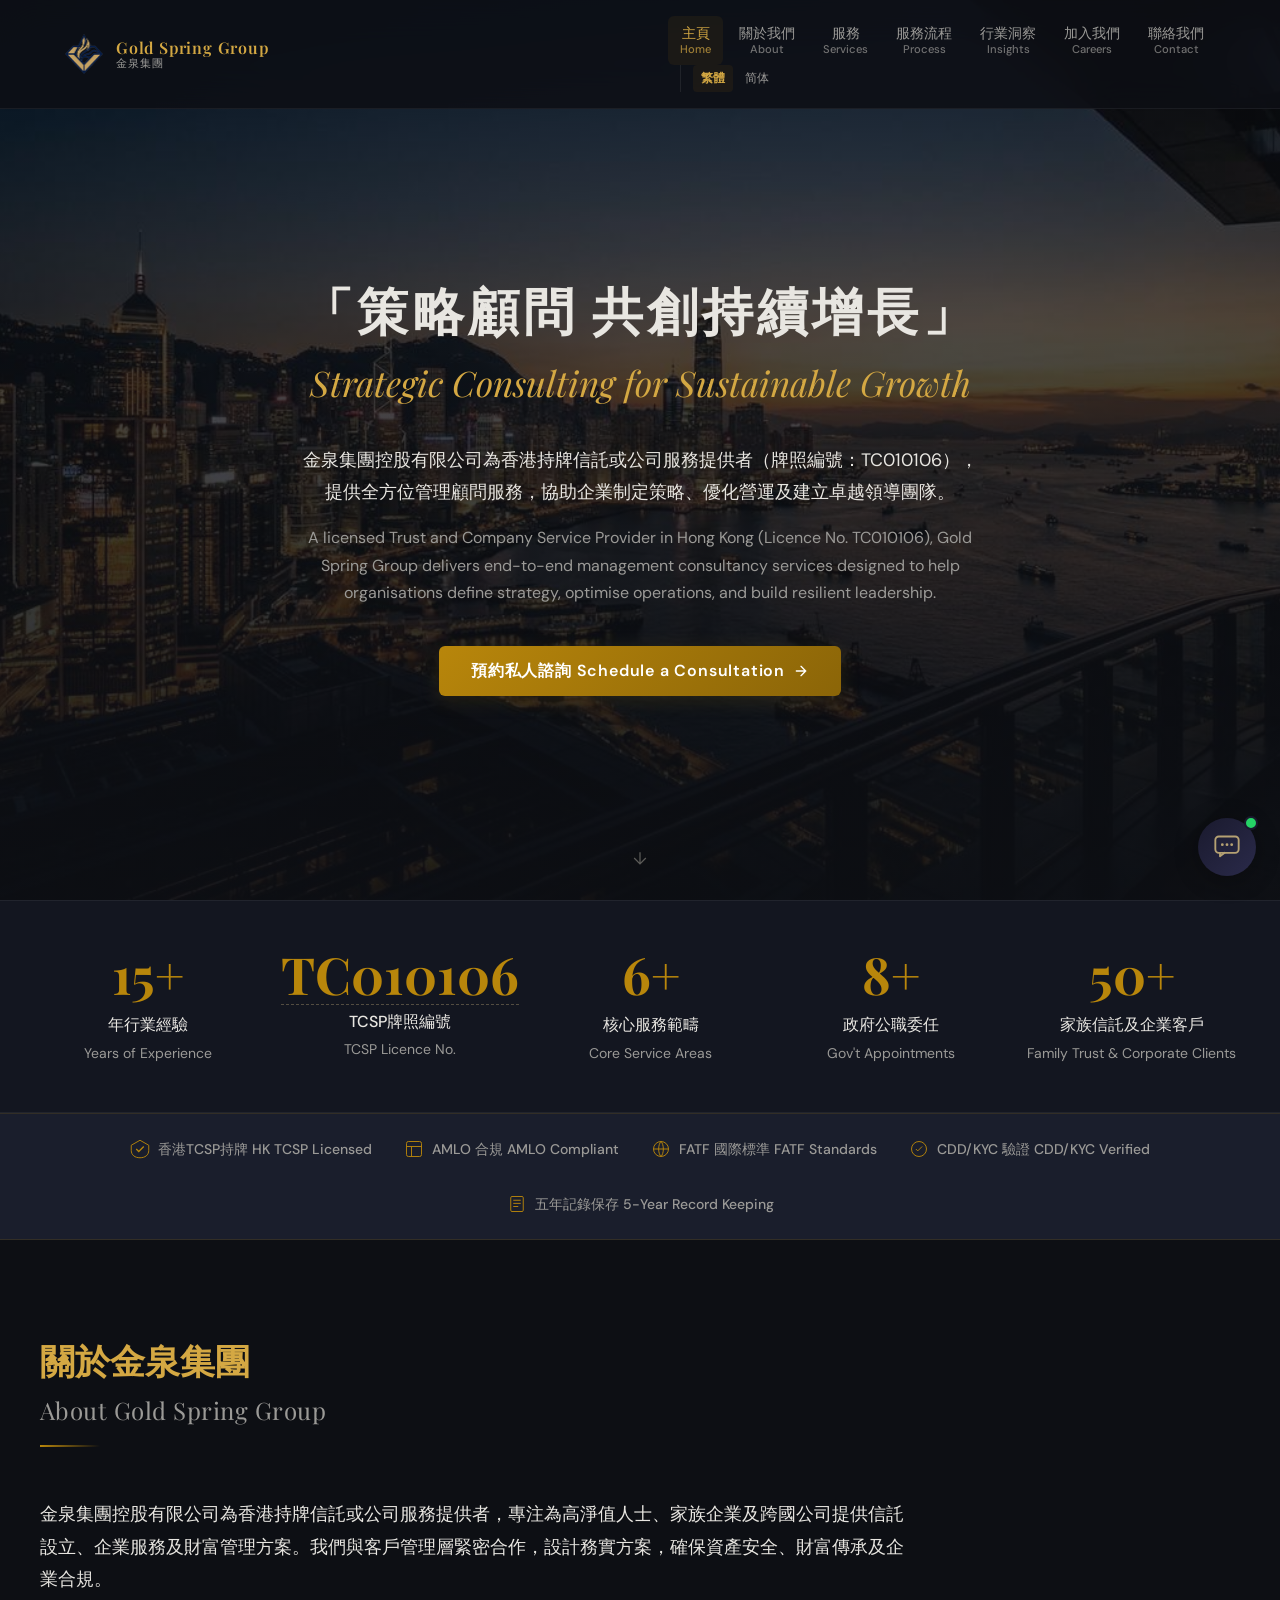
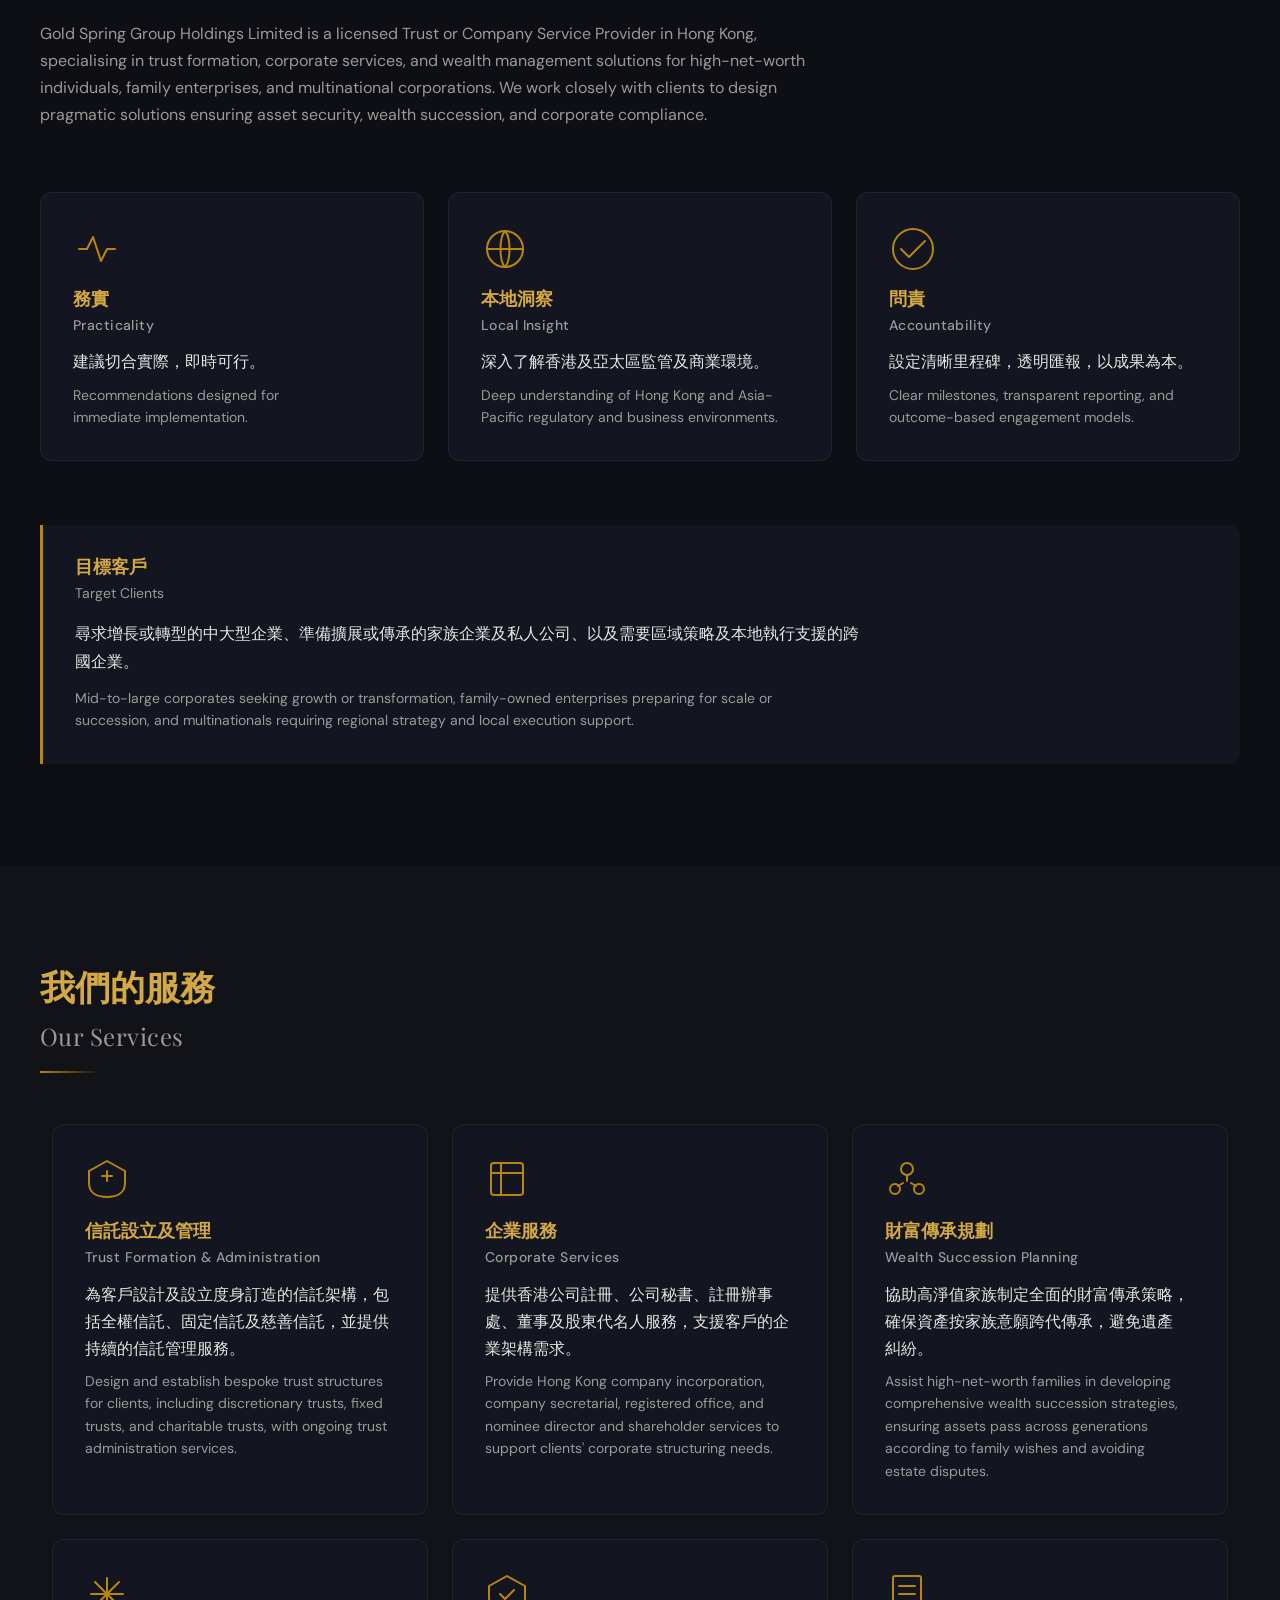
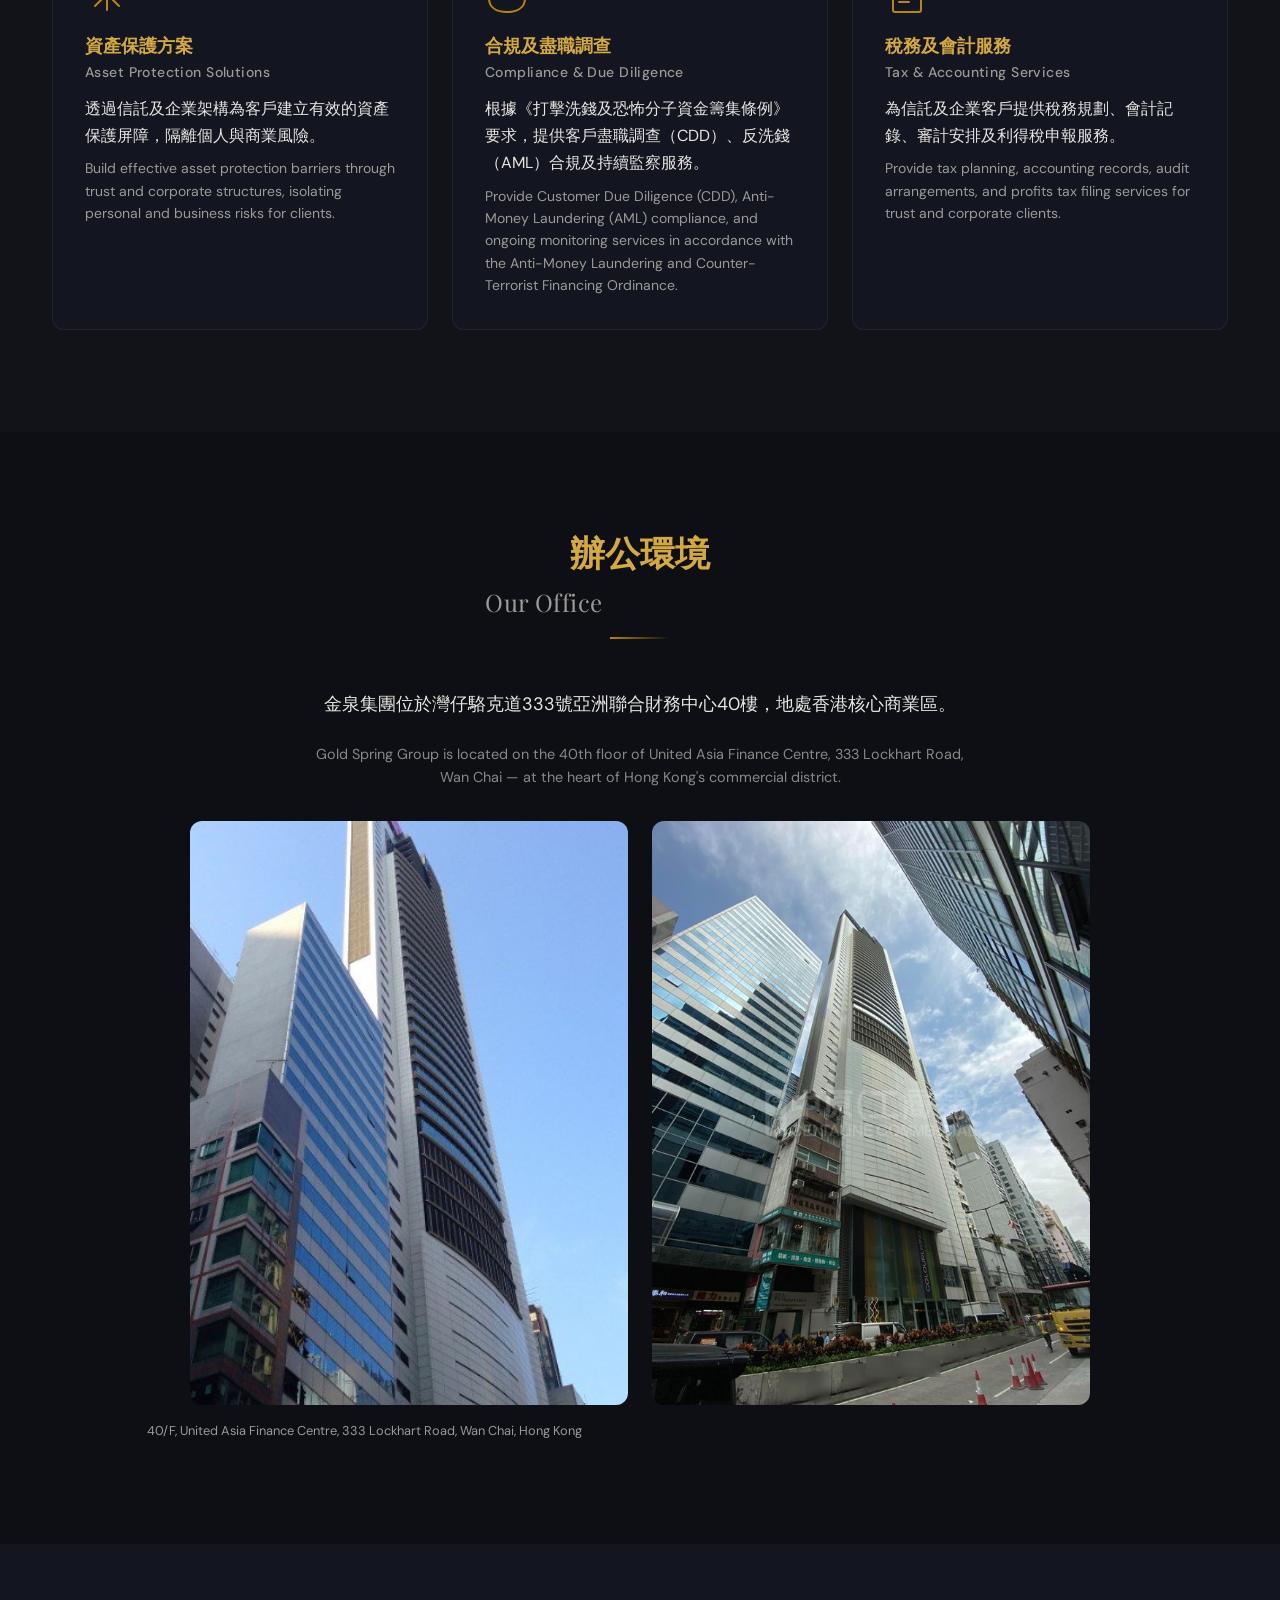
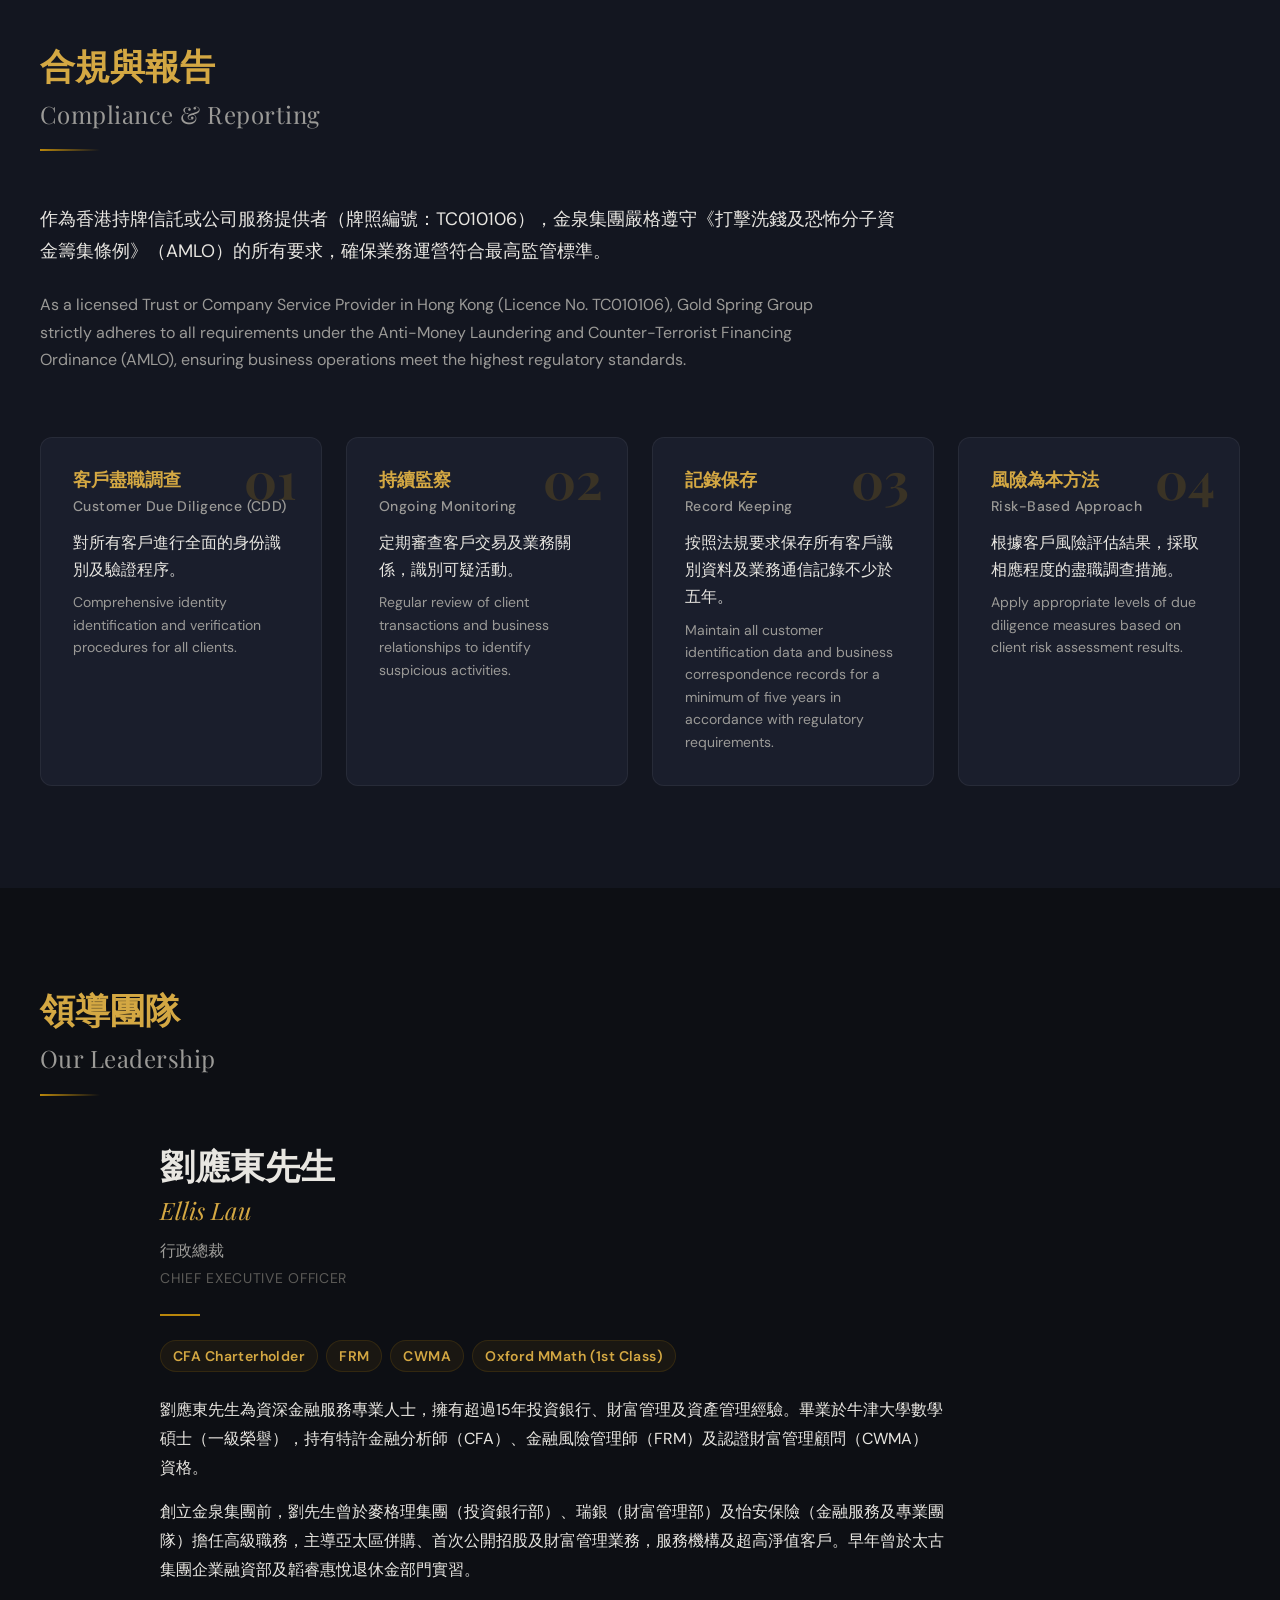
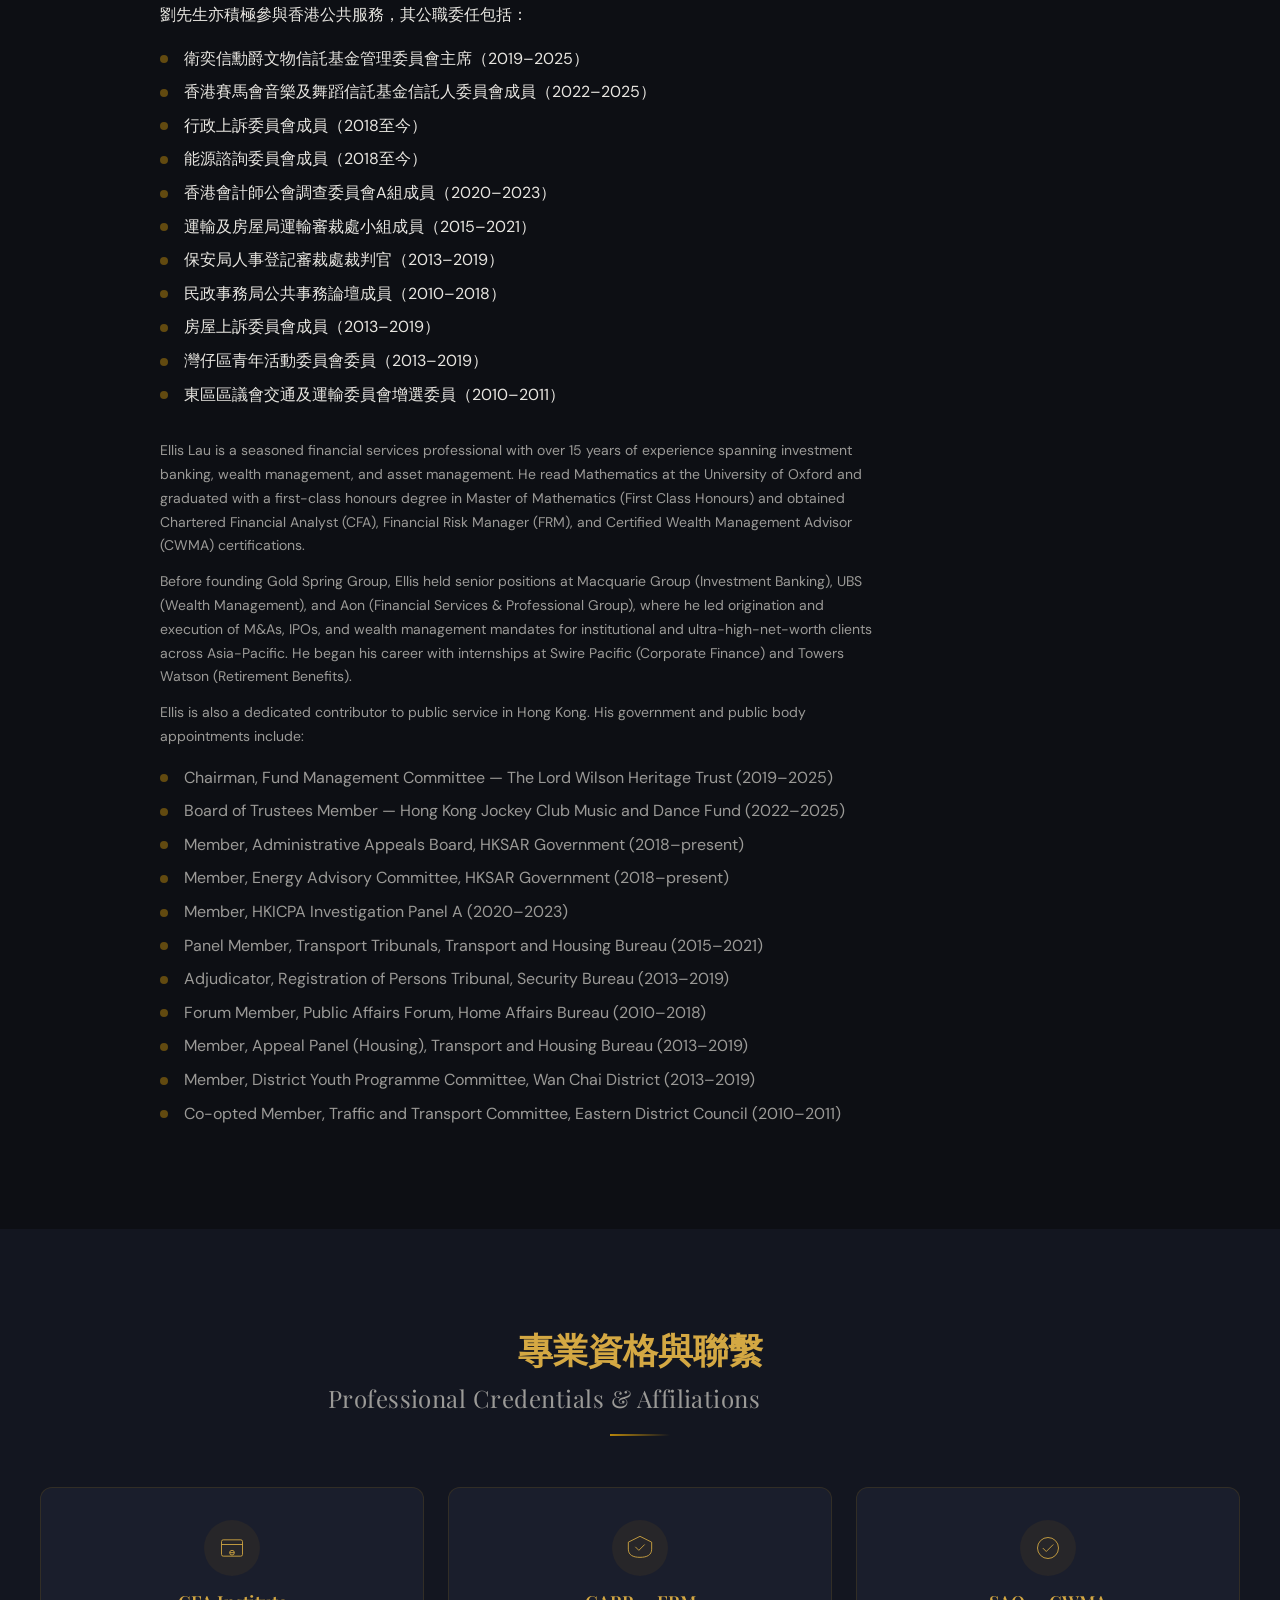
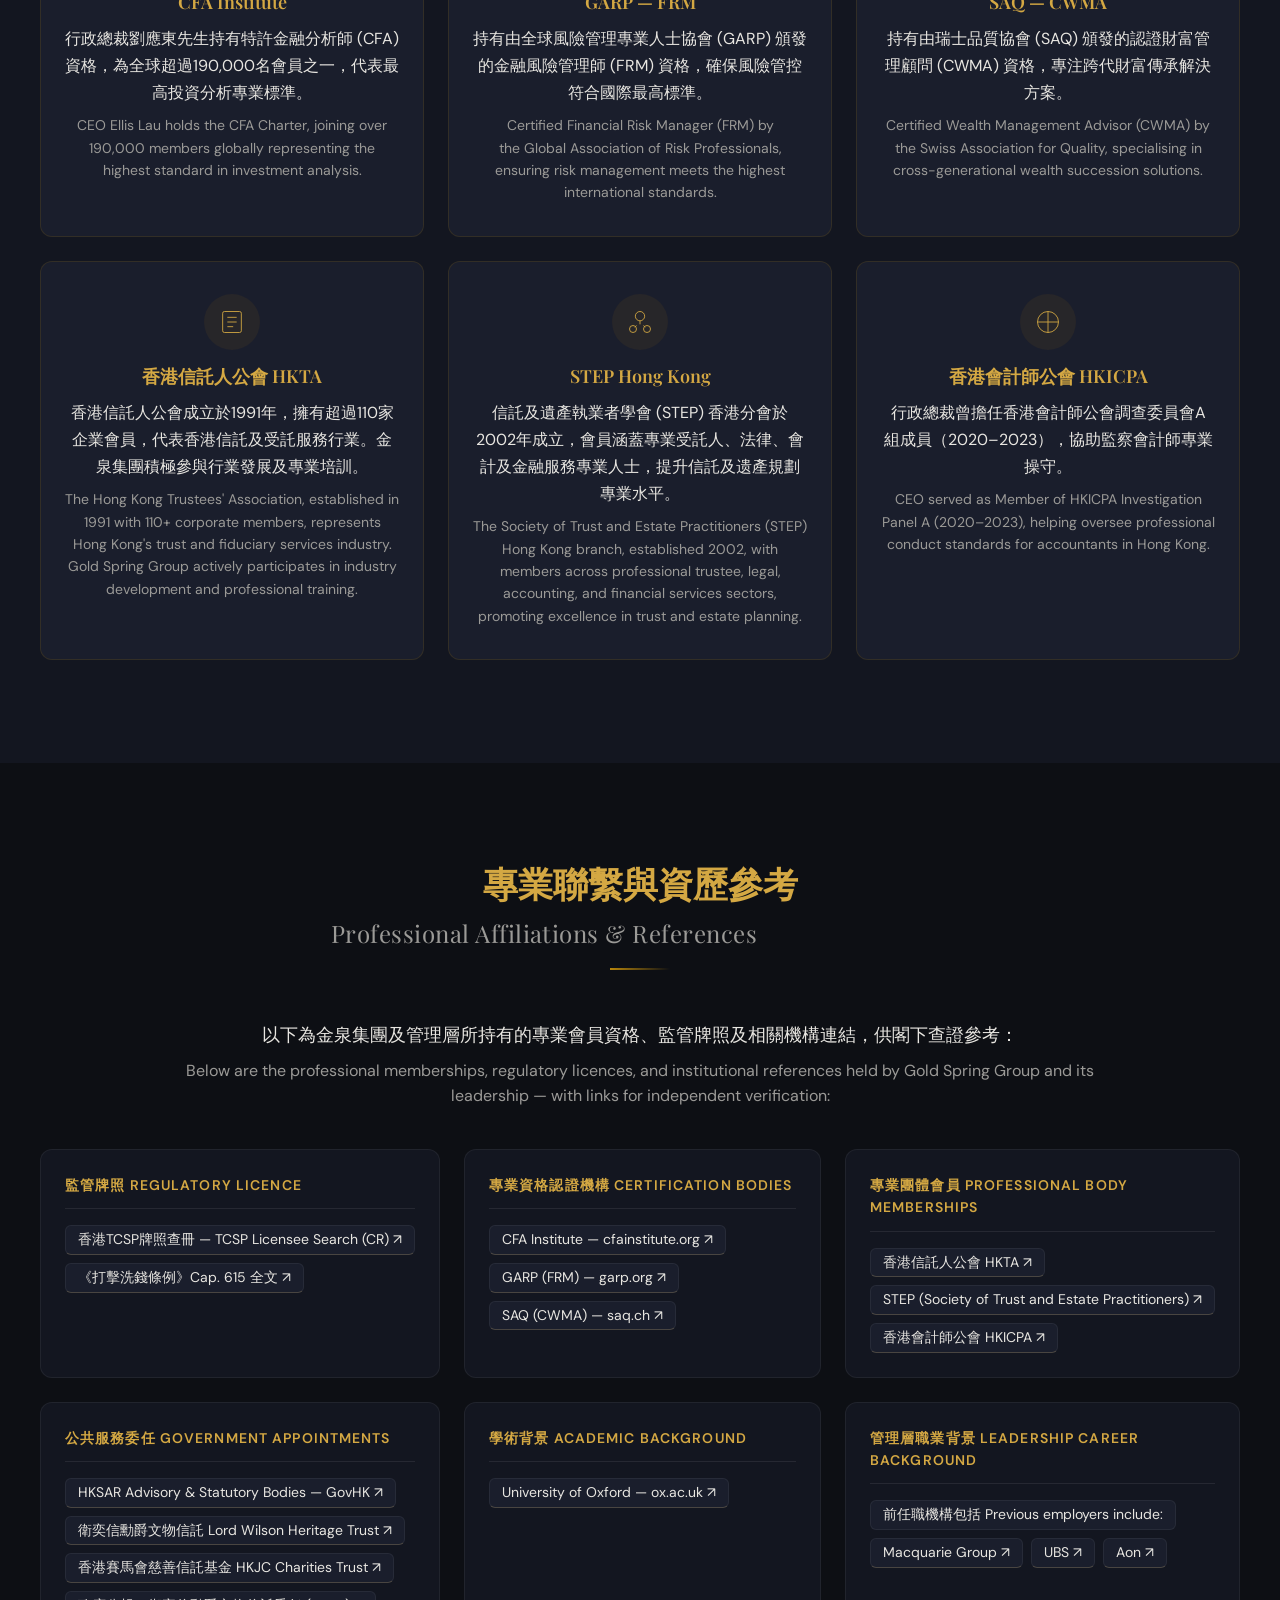
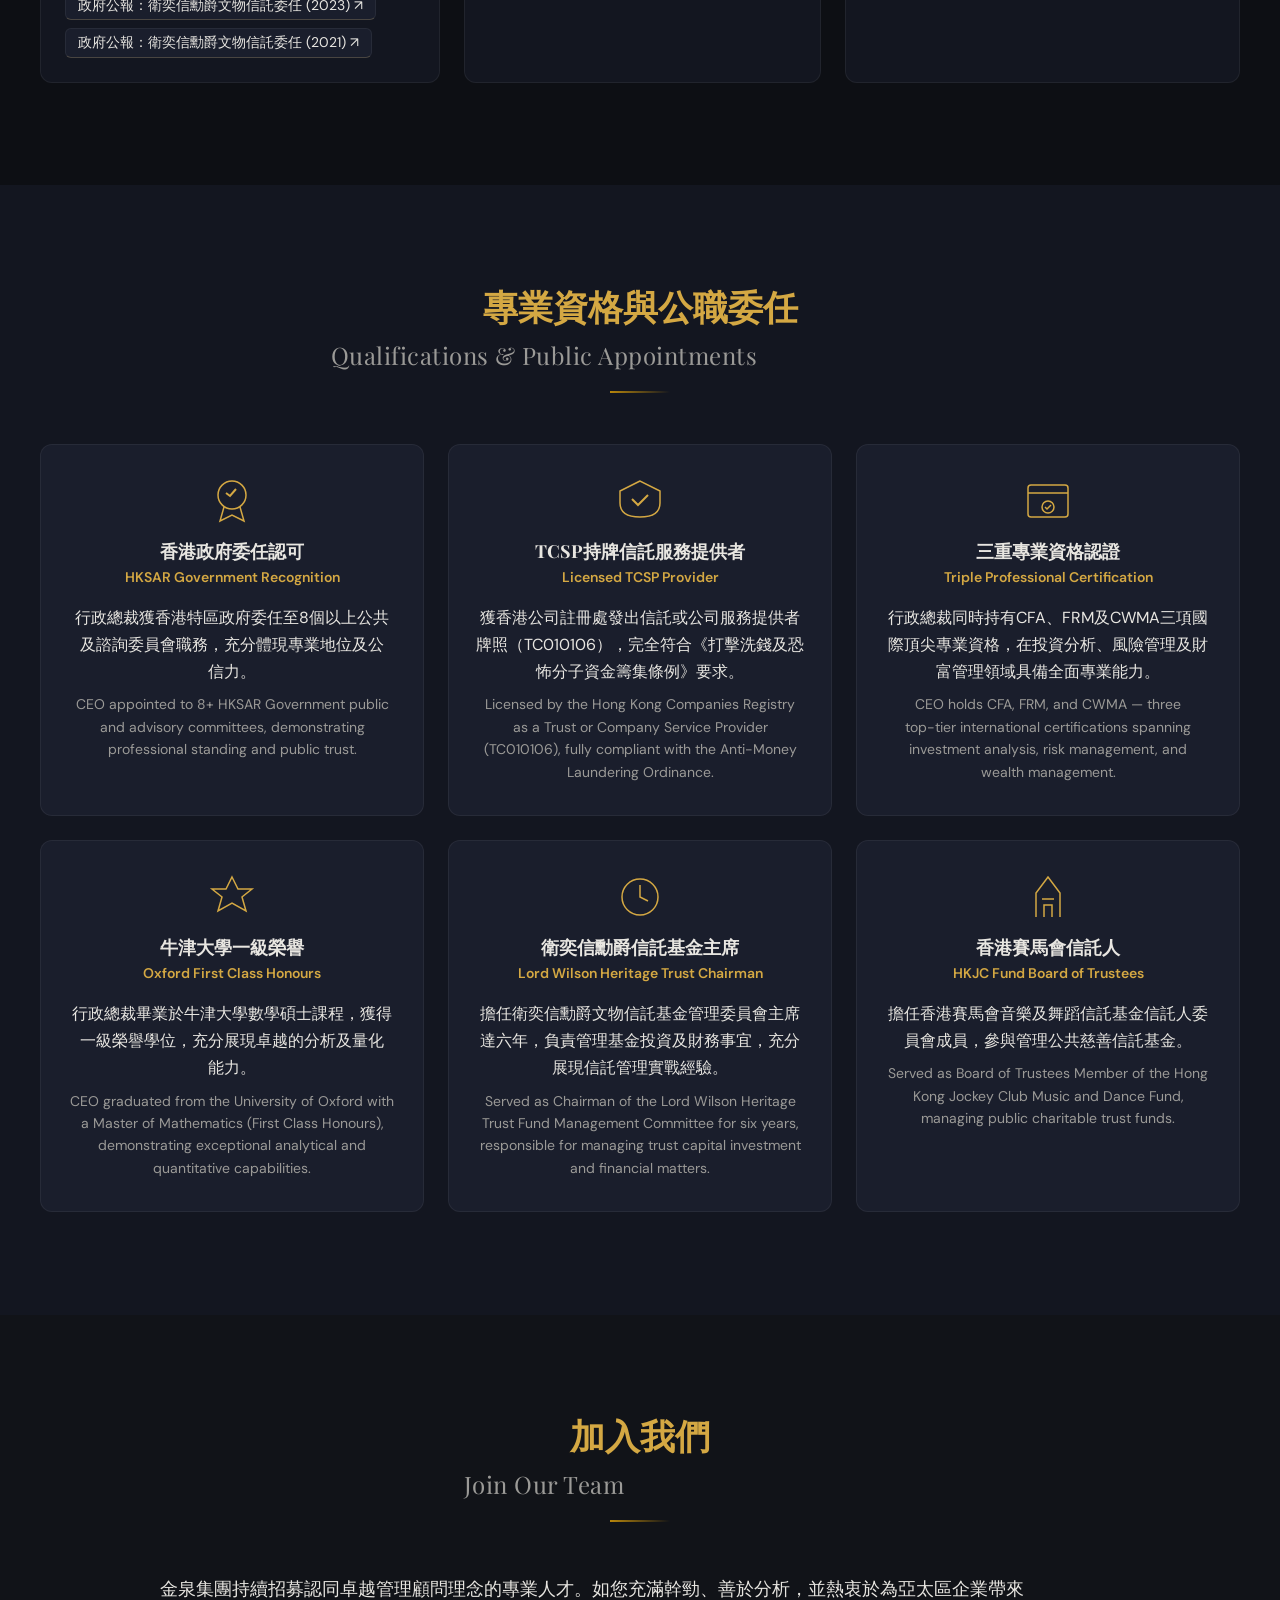
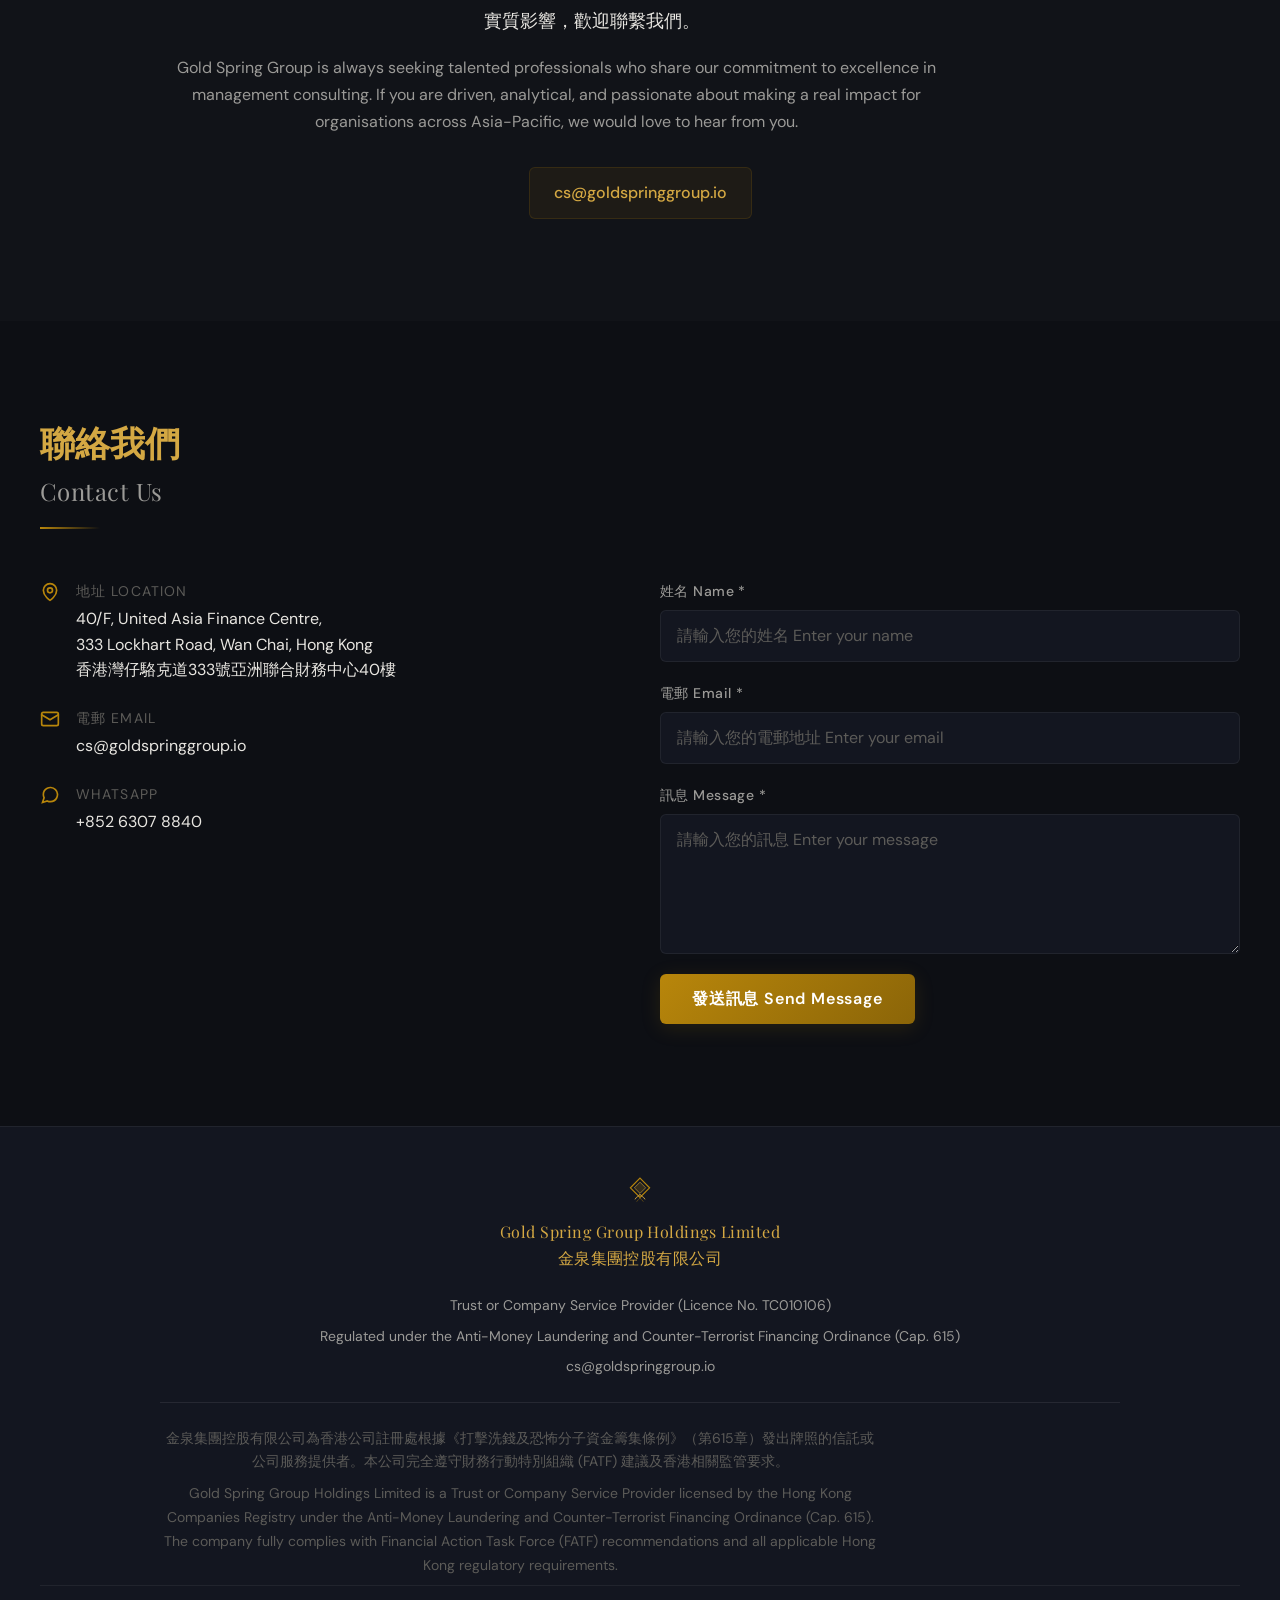
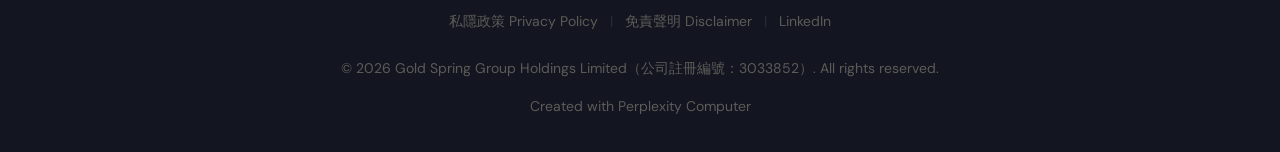
==== commit 5ca874d6: "Add admin panel CMS for easy content editing" ====
--- a/index.html
+++ b/index.html
@@ -930,5 +930,86 @@
 <!-- ===== JAVASCRIPT ===== -->
 <script src="./app.js" defer></script>
 
+<!-- ===== CMS CONTENT INJECTION ===== -->
+<script>
+(function(){
+  'use strict';
+  // Fetch content.json and inject into the DOM.
+  // Falls back gracefully — if the fetch fails, hardcoded HTML remains unchanged.
+  fetch('./content.json?_=' + Date.now())
+    .then(function(r){ return r.ok ? r.json() : Promise.reject('not found'); })
+    .then(function(c){
+      // Helper: set textContent of all matching elements
+      function setText(sel, val) {
+        if (!val) return;
+        document.querySelectorAll(sel).forEach(function(el){ el.textContent = val; });
+      }
+      // Helper: set innerHTML of first matching element
+      function setHTML(sel, val) {
+        if (!val) return;
+        var el = document.querySelector(sel);
+        if (el) el.innerHTML = val;
+      }
+
+      // Hero
+      setText('.hero-title-zh', c.hero_title_zh);
+      setText('.hero-title-en', c.hero_title_en);
+      setText('.hero-desc-zh', c.hero_desc_zh);
+      setText('.hero-desc-en', c.hero_desc_en);
+
+      // About (first occurrence in #about)
+      var aboutSection = document.getElementById('about');
+      if (aboutSection) {
+        var aboutZh = aboutSection.querySelector('.about-text-zh');
+        var aboutEn = aboutSection.querySelector('.about-text-en');
+        if (aboutZh && c.about_intro_zh) aboutZh.textContent = c.about_intro_zh;
+        if (aboutEn && c.about_intro_en) aboutEn.textContent = c.about_intro_en;
+      }
+
+      // Target clients
+      setText('.target-text-zh', c.target_clients_zh);
+      setText('.target-text-en', c.target_clients_en);
+
+      // Leadership
+      setText('.leader-name-zh', c.leader_name_zh);
+      setText('.leader-name-en', c.leader_name_en);
+      setText('.leader-role-zh', c.leader_role_zh);
+      setText('.leader-role-en', c.leader_role_en);
+      // Bio uses innerHTML (contains HTML markup)
+      setHTML('.leader-bio-zh', c.leader_bio_zh);
+      setHTML('.leader-bio-en', c.leader_bio_en);
+
+      // Careers
+      setText('.careers-text-zh', c.careers_text_zh);
+      setText('.careers-text-en', c.careers_text_en);
+
+      // Office intro
+      setText('.office-intro-zh', c.office_intro_zh);
+      setText('.office-intro-en', c.office_intro_en);
+
+      // Contact values (using .contact-value inside .contact-item)
+      if (c.contact_address) {
+        var addrEl = document.querySelector('.contact-item:nth-child(1) .contact-value');
+        if (addrEl) addrEl.innerHTML = c.contact_address.replace(/\n/g, '<br>');
+      }
+      if (c.contact_email) {
+        document.querySelectorAll('a[href^="mailto:"]').forEach(function(el){
+          el.href = 'mailto:' + c.contact_email;
+          if (el.textContent.indexOf('@') > -1) el.textContent = c.contact_email;
+        });
+      }
+      if (c.contact_whatsapp) {
+        var waNum = c.contact_whatsapp.replace(/[^0-9]/g, '');
+        document.querySelectorAll('a[href^="https://wa.me/"]').forEach(function(el){
+          el.href = 'https://wa.me/' + waNum;
+        });
+        var waValEl = document.querySelector('.contact-item:nth-child(3) .contact-value a');
+        if (waValEl) waValEl.textContent = c.contact_whatsapp;
+      }
+    })
+    .catch(function(){/* silently ignore — hardcoded content remains */});
+})();
+</script>
+
 </body>
 </html>
